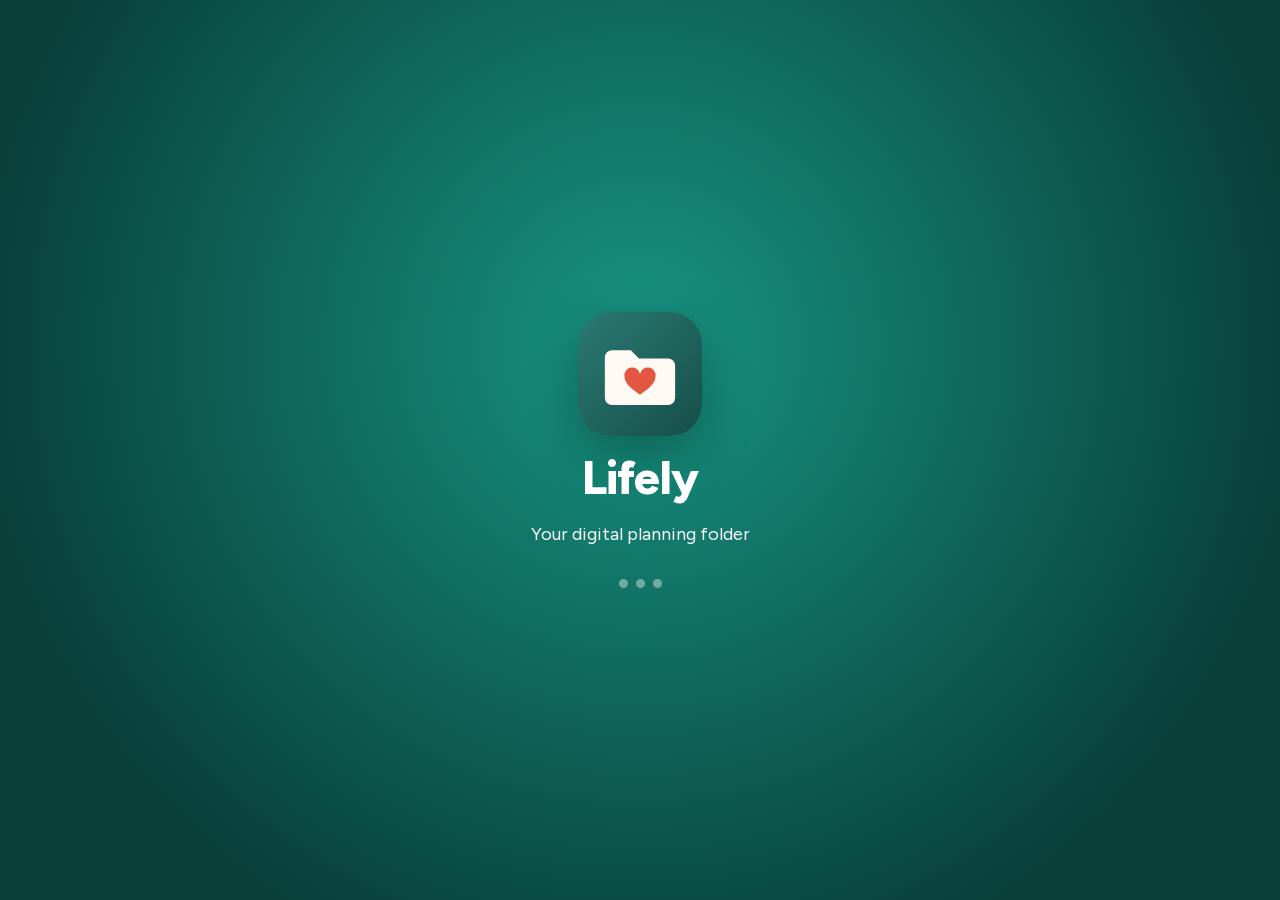
==== index.html @ 0f490be2 "Lifely Prototyp v33 (4 Sprachen)" ====
<!doctype html>
<html lang="de-CH">
<head>
  <meta charset="utf-8">
  <meta name="viewport" content="width=device-width, initial-scale=1, viewport-fit=cover">
  <meta name="theme-color" content="#0e7a6c">
  <meta name="description" content="Lifely – Ihre wichtigen Unterlagen sicher an einem Ort, für Sie und Ihre Angehörigen.">
  <title>Lifely</title>
  <link rel="manifest" href="manifest.json">
  <link rel="icon" href="icons/logo.svg" type="image/svg+xml">
  <link rel="apple-touch-icon" href="icons/logo.svg">
  <link rel="stylesheet" href="styles.css?v=33">
</head>
<body>
  <main id="app" aria-live="polite"></main>
  <div id="toast" role="status" hidden></div>
  <script src="config.js?v=33"></script>
  <script src="i18n.js?v=33"></script>
  <script src="app.js?v=33"></script>
</body>
</html>
---- styles.css ----
/* Lifely – neues Design. Schrift «Figtree» (SIL Open Font License), lokal eingebunden. */
@font-face {
  font-family: 'Figtree';
  src: url('fonts/figtree-latin.woff2') format('woff2');
  font-weight: 400 800;
  font-display: swap;
}

:root {
  --bg: #ffffff;
  --soft: #f2f5f4;
  --tint: #dcefeb;
  --tint-2: #eef7f5;
  --ink: #111a18;
  --muted: #59655f;
  --line: #e2e8e6;
  --primary: #0e7a6c;
  --primary-strong: #0a5c52;
  --primary-deep: #083f39;
  --accent: #e2573f;
  --accent-soft: #fdebe6;
  --warn: #f6e7b8;
  --warn-ink: #6b5210;
  --ok-soft: #dff3e7;
  --ok-ink: #17643a;
  --radius-xl: 32px;
  --radius-l: 24px;
  --radius-m: 18px;
  --tabbar-h: 84px;
  --fs: 18px;
  font-size: var(--fs);
}
:root[data-size="gross"] { --fs: 21px; }
:root[data-size="sehr-gross"] { --fs: 24px; }

* { box-sizing: border-box; }
html, body { margin: 0; min-height: 100%; }
body {
  font-family: 'Figtree', -apple-system, BlinkMacSystemFont, 'Segoe UI', Roboto, 'Helvetica Neue', Arial, sans-serif;
  background: var(--bg); color: var(--ink); line-height: 1.45; -webkit-font-smoothing: antialiased;
  overflow-wrap: break-word; hyphens: auto;
}
input, textarea, select, .wordmark, .code-boxes { hyphens: manual; }
button, input, select, textarea { font: inherit; color: inherit; }
button { cursor: pointer; }
:focus-visible { outline: 3px solid var(--accent); outline-offset: 3px; }
h1:focus { outline: none; }
[hidden] { display: none !important; }
svg { flex: none; }

#app { max-width: 560px; margin: 0 auto; min-height: 100vh; padding: 0 20px; }
body.has-tabs #app { padding-bottom: calc(var(--tabbar-h) + 32px + env(safe-area-inset-bottom)); }
.screen { animation: rise .28s ease both; padding-top: calc(14px + env(safe-area-inset-top)); padding-bottom: 28px; }
@keyframes rise { from { opacity: 0; transform: translateY(10px); } to { opacity: 1; transform: none; } }
@keyframes pop { from { transform: scale(.6); opacity: 0; } to { transform: scale(1); opacity: 1; } }
@keyframes blink { 50% { opacity: 1; } }
@keyframes fadeOut { to { opacity: 0; visibility: hidden; } }
@keyframes pulse { 0%, 100% { box-shadow: 0 0 0 0 rgba(14, 122, 108, .35); } 50% { box-shadow: 0 0 0 10px rgba(14, 122, 108, 0); } }

h1 { font-size: 1.75rem; line-height: 1.15; letter-spacing: -.02em; font-weight: 800; margin: 6px 0 8px; text-wrap: balance; }
h2 { font-size: 1.15rem; letter-spacing: -.01em; font-weight: 800; margin: 28px 0 12px; }
.lead { color: var(--muted); margin: 0 0 22px; }
.fine { font-size: .85rem; color: var(--muted); margin: 16px 0 0; }
.center { text-align: center; }

/* ---------- Splash ---------- */
.splash { position: fixed; inset: 0; z-index: 50; display: flex; flex-direction: column; align-items: center; justify-content: center; gap: 16px;
  background: radial-gradient(circle at 50% 38%, #179483, var(--primary-deep) 78%); color: #fff; }
.splash img { width: 124px; height: 124px; border-radius: 32px; box-shadow: 0 16px 50px rgba(0,0,0,.28); animation: pop .9s cubic-bezier(.2,.9,.3,1.3) both; }
.splash h1 { margin: 0; font-size: 2.6rem; animation: rise .6s .3s both; }
.splash p { margin: 0; opacity: .85; animation: rise .6s .5s both; }
.splash .dots { display: flex; gap: 8px; margin-top: 16px; animation: rise .5s .7s both; }
.splash .dots span { width: 9px; height: 9px; border-radius: 50%; background: #fff; opacity: .4; animation: blink 1.2s infinite; }
.splash .dots span:nth-child(2) { animation-delay: .2s; }
.splash .dots span:nth-child(3) { animation-delay: .4s; }
.splash.out { animation: fadeOut .45s forwards; }

/* ---------- Buttons ---------- */
.btn { display: flex; align-items: center; justify-content: center; gap: 10px; width: 100%; min-height: 60px; padding: 12px 22px;
  border-radius: 999px; border: 2px solid transparent; font-weight: 700; font-size: 1.05rem; text-align: center; text-decoration: none;
  transition: transform .08s, background .15s, border-color .15s; }
.btn:active { transform: scale(.98); }
.btn svg { width: 24px; height: 24px; }
.btn-primary { background: var(--primary); color: #fff; }
.btn-primary:hover { background: var(--primary-strong); }
.btn-soft { background: var(--tint); color: var(--primary-deep); }
.btn-soft:hover { background: #cde8e2; }
.btn-outline { background: var(--bg); border-color: var(--line); color: var(--ink); }
.btn-outline:hover { border-color: var(--primary); }
.btn-danger { background: var(--accent-soft); color: #9c2b17; }
.btn-link { background: none; border: 0; padding: 8px 4px; min-height: 48px; color: var(--primary); font-weight: 700; text-decoration: underline; text-underline-offset: 4px; }
.btn[disabled] { opacity: .45; cursor: not-allowed; }
.btn.small { width: auto; min-height: 48px; padding: 8px 18px; font-size: .95rem; }
.stack { display: grid; gap: 12px; }
.stack > * { min-width: 0; }
.bottom-actions { position: sticky; bottom: 0; padding: 16px 0 calc(12px + env(safe-area-inset-bottom)); background: linear-gradient(transparent, var(--bg) 24%); display: grid; gap: 10px; margin-top: 12px; }

/* ---------- Inputs ---------- */
label.field, fieldset.field { display: grid; gap: 8px; font-weight: 700; border: 0; padding: 0; margin: 0; }
fieldset.field legend { padding: 0; margin-bottom: 8px; }
.opt { font-weight: 400; color: var(--muted); font-size: .9rem; }
.input { width: 100%; min-height: 60px; padding: 14px 20px; border-radius: var(--radius-m); border: 2px solid var(--line); background: var(--bg); font-size: 1rem; }
textarea.input { min-height: 0; resize: vertical; line-height: 1.4; }
.input:focus { outline: none; border-color: var(--primary); box-shadow: 0 0 0 4px var(--tint); }

/* ---------- Topbar ---------- */
.topbar { display: flex; align-items: center; justify-content: space-between; gap: 12px; min-height: 60px; margin-bottom: 6px; }
.wordmark { display: flex; align-items: center; gap: 10px; font-weight: 800; font-size: 1.5rem; letter-spacing: -.03em; color: var(--primary-strong); }
.wordmark img { width: 38px; height: 38px; border-radius: 11px; }
.back { display: inline-flex; align-items: center; gap: 4px; min-height: 48px; padding: 0 16px 0 10px; border: 0; background: var(--soft); border-radius: 999px; font-weight: 700; }
.back svg { width: 22px; height: 22px; }
.avatar-btn { width: 52px; height: 52px; border-radius: 50%; border: 0; background: #fbeec2; color: #7a5a06; font-weight: 800; font-size: 1rem; display: grid; place-items: center; }

/* ---------- Illustration (Handy-Mockup im Stil der Einführung) ---------- */
.illu { position: relative; background: var(--tint); border-radius: var(--radius-xl); height: 330px; overflow: hidden; display: flex; justify-content: center; align-items: flex-end; }
.phone { width: 64%; max-width: 260px; height: 88%; border-radius: 36px 36px 0 0; background: linear-gradient(180deg, #13907f, var(--primary-deep)); padding: 22px 16px 0; display: grid; align-content: start; gap: 10px; position: relative; }
.phone::before { content: ""; justify-self: center; width: 42%; height: 18px; border-radius: 999px; background: #0a1412; margin-bottom: 8px; }
.ph-card { background: rgba(255,255,255,.95); border-radius: 14px; padding: 10px 12px; display: flex; align-items: center; gap: 10px; font-size: .78rem; font-weight: 700; color: var(--ink); animation: rise .5s both; }
.ph-card:nth-of-type(2) { animation-delay: .1s; } .ph-card:nth-of-type(3) { animation-delay: .2s; }
.ph-card small { display: block; font-weight: 500; color: var(--muted); font-size: .68rem; }
.ph-dot { width: 30px; height: 30px; border-radius: 9px; display: grid; place-items: center; }
.ph-dot svg { width: 18px; height: 18px; }
.ph-bubble { max-width: 86%; padding: 9px 12px; border-radius: 14px; font-size: .76rem; font-weight: 600; line-height: 1.35; animation: rise .5s both; }
.ph-bubble.me { justify-self: end; background: #fff; color: var(--ink); border-bottom-right-radius: 4px; }
.ph-bubble.bot { justify-self: start; background: rgba(255,255,255,.18); color: #fff; border-bottom-left-radius: 4px; animation-delay: .25s; }
.ph-shield { justify-self: center; width: 92px; height: 92px; border-radius: 50%; background: rgba(255,255,255,.16); display: grid; place-items: center; color: #fff; margin: 10px 0 4px; }
.ph-shield svg { width: 50px; height: 50px; }
.illu .float { position: absolute; border-radius: 6px; opacity: .8; }

/* ---------- Einführung ---------- */
.intro { min-height: 100vh; display: flex; flex-direction: column; padding-top: calc(12px + env(safe-area-inset-top)); position: relative; }
.intro-brand { display: grid; grid-template-columns: 1fr auto 1fr; align-items: center; margin: 6px 0 10px; }
.intro-brand > span:last-child { justify-self: end; }
.pager { display: flex; justify-content: center; gap: 8px; margin: 4px 0 18px; }
.pager span { width: 8px; height: 8px; border-radius: 999px; background: #b9dcd5; transition: width .25s; }
.pager span.on { width: 34px; background: var(--primary); }
.intro h1 { text-align: center; font-size: 2rem; margin: 26px 8px 10px; }
.intro .lead { text-align: center; margin: 0 8px; }
.intro .spacer { flex: 1; min-height: 16px; }
.intro .skip { font-size: .9rem; padding: 8px 0; }

/* ---------- Anmeldung ---------- */
.login-hero { text-align: center; padding: 30px 0 8px; }
.login-hero img { width: 92px; height: 92px; border-radius: 26px; box-shadow: 0 10px 30px rgba(8, 63, 57, .18); }
.login-hero h1 { font-size: 2rem; margin-top: 18px; }
.google-g { width: 24px; height: 24px; }
.divider { display: flex; align-items: center; gap: 14px; color: var(--muted); margin: 4px 0; font-size: .95rem; }
.divider::before, .divider::after { content: ""; flex: 1; height: 2px; background: var(--line); }
.code-boxes { display: grid; grid-template-columns: repeat(6, 1fr); gap: 8px; margin: 8px 0 4px; }
.code-boxes input { width: 100%; min-width: 0; aspect-ratio: 4/5; max-height: 78px; text-align: center; font-size: 1.6rem; font-weight: 800; border-radius: var(--radius-m); border: 2px solid var(--line); background: var(--bg); }
.code-boxes input:focus { outline: none; border-color: var(--primary); box-shadow: 0 0 0 4px var(--tint); }
.demo-note { background: var(--tint-2); border-radius: var(--radius-m); padding: 12px 16px; font-size: .9rem; margin-bottom: 18px; color: var(--primary-deep); }
.demo-note b { font-size: 1.15rem; letter-spacing: .15em; }

/* ---------- Datenschutz (Akkordeon) ---------- */
.acc { border-bottom: 1px solid var(--line); }
.acc summary { list-style: none; display: flex; align-items: center; gap: 14px; padding: 18px 0; cursor: pointer; font-weight: 800; font-size: 1.05rem; }
.acc summary::-webkit-details-marker { display: none; }
.acc summary .ic { width: 44px; height: 44px; border-radius: 14px; background: var(--tint); color: var(--primary-strong); display: grid; place-items: center; }
.acc summary .ic svg { width: 24px; height: 24px; }
.acc summary > span:nth-child(2) { flex: 1; }
.acc summary .chev { width: 30px; height: 30px; border: 2px solid var(--line); border-radius: 50%; display: grid; place-items: center; color: var(--muted); transition: transform .2s; }
.acc summary .chev svg { width: 16px; height: 16px; }
.acc[open] summary .chev { transform: rotate(180deg); }
.acc p { margin: 0 0 18px 58px; color: var(--muted); }
.privacy-badges { display: flex; flex-wrap: wrap; gap: 8px; margin: 0 0 8px; }
.badge { display: inline-flex; align-items: center; gap: 6px; padding: 6px 12px; border-radius: 999px; background: var(--ok-soft); color: var(--ok-ink); font-weight: 700; font-size: .85rem; }
.badge svg { width: 16px; height: 16px; }

/* ---------- Auswahl (Onboarding & Formulare) ---------- */
.steps { display: flex; gap: 6px; margin: 4px 0 12px; }
.steps span { flex: 1; height: 6px; border-radius: 3px; background: var(--line); }
.steps span.on { background: var(--primary); }
.step-label { color: var(--muted); font-weight: 700; font-size: .9rem; margin: 0; }
.choice { display: flex; align-items: center; gap: 14px; width: 100%; min-height: 64px; padding: 14px 18px; border-radius: var(--radius-m); border: 2px solid var(--line); background: var(--bg); text-align: left; font-weight: 700; }
.choice::before { content: ""; width: 24px; height: 24px; border-radius: 50%; border: 2px solid #c7d1ce; flex: none; box-sizing: border-box; }
.choice[aria-checked="true"], .choice[aria-pressed="true"] { border-color: var(--primary); background: var(--tint-2); }
.choice[aria-checked="true"]::before { border: 7px solid var(--primary); }
.choice.multi::before { border-radius: 7px; }
.choice.multi[aria-pressed="true"]::before { background: var(--primary) url("data:image/svg+xml,%3Csvg xmlns='http://www.w3.org/2000/svg' viewBox='0 0 24 24' fill='none' stroke='white' stroke-width='3.5' stroke-linecap='round' stroke-linejoin='round'%3E%3Cpath d='M5 12.5l4.5 4.5L19 7.5'/%3E%3C/svg%3E") center/16px no-repeat; border-color: var(--primary); }
.segmented { display: grid; grid-template-columns: repeat(3, 1fr); gap: 6px; padding: 6px; background: var(--soft); border-radius: 999px; }
.segmented.two { grid-template-columns: repeat(2, 1fr); }
.segmented button { min-height: 50px; border-radius: 999px; border: 0; background: transparent; font-weight: 700; color: var(--muted); }
.segmented button[aria-pressed="true"] { background: var(--bg); color: var(--ink); box-shadow: 0 2px 8px rgba(17, 26, 24, .1); }
.done-mark { width: 150px; height: 150px; margin: 10px auto 0; border-radius: 50%; display: grid; place-items: center; background: radial-gradient(circle, #cdebe5 0 45%, #e4f4f1 46% 65%, #f1f9f7 66%); }
.done-mark span { width: 84px; height: 84px; border-radius: 50%; display: grid; place-items: center; background: var(--primary); color: #fff; animation: pop .6s cubic-bezier(.2,.9,.3,1.3) both; }
.done-mark svg { width: 44px; height: 44px; }

/* ---------- Karten & Listen ---------- */
.card { background: var(--bg); border: 2px solid var(--line); border-radius: var(--radius-l); padding: 18px; }
.soft-card { background: var(--soft); border-radius: var(--radius-l); padding: 18px; }
.row { display: flex; align-items: center; gap: 14px; width: 100%; min-height: 72px; padding: 14px 16px; border-radius: var(--radius-l); border: 2px solid var(--line); background: var(--bg); text-align: left; }
button.row:hover, a.row:hover { border-color: var(--primary); }
.row .meta { flex: 1; min-width: 0; display: grid; gap: 2px; }
.row .meta strong { overflow: hidden; text-overflow: ellipsis; }
.row .meta small { color: var(--muted); font-size: .88rem; overflow: hidden; text-overflow: ellipsis; }
.row .chev { color: #a9b5b1; width: 22px; height: 22px; }
.ico { width: 48px; height: 48px; border-radius: 15px; display: grid; place-items: center; background: var(--tint); color: var(--primary-strong); flex: none; }
.ico svg { width: 26px; height: 26px; }
.ico.coral { background: var(--accent-soft); color: var(--accent); }
.list { display: grid; gap: 10px; }
.list > * { min-width: 0; }
.pill { flex: none; font-size: .8rem; font-weight: 800; padding: 5px 12px; border-radius: 999px; background: var(--warn); color: var(--warn-ink); }
.pill.ok { background: var(--ok-soft); color: var(--ok-ink); }
.tag { display: inline-flex; align-items: center; font-size: .8rem; font-weight: 700; padding: 3px 10px; border-radius: 999px; width: fit-content; }
.empty { text-align: center; padding: 30px 12px; color: var(--muted); }
.empty .bubble-ic { width: 110px; height: 110px; margin: 0 auto 14px; border-radius: 50%; background: var(--soft); display: grid; place-items: center; color: #a4b1ad; }
.empty .bubble-ic svg { width: 48px; height: 48px; }
.empty strong { display: block; color: var(--ink); font-size: 1.15rem; margin-bottom: 4px; }
.info { display: flex; gap: 12px; padding: 14px 16px; border-radius: var(--radius-m); background: var(--tint-2); color: var(--primary-deep); font-size: .92rem; margin-top: 18px; }
.info svg { width: 24px; height: 24px; }
.info.warn { background: #fdf6e0; color: var(--warn-ink); }
.sum { display: grid; padding: 4px 18px; }
.sum-row { display: flex; justify-content: space-between; gap: 16px; padding: 14px 0; border-bottom: 1px solid var(--line); }
.sum-row:last-child { border-bottom: 0; }
.sum-row span { color: var(--muted); }
.sum-row strong { text-align: right; }
.sum-row strong small { display: block; font-weight: 400; color: var(--muted); font-size: .85rem; }
.sum-row em { color: var(--muted); font-weight: 400; }

/* ---------- Startseite ---------- */
.greet { margin: 4px 0 18px; }
.greet h1 { margin: 0; font-size: 1.9rem; }
.greet p { margin: 4px 0 0; color: var(--muted); }
.ai-hero { position: relative; overflow: hidden; border-radius: var(--radius-xl); padding: 22px 20px 20px; color: #fff;
  background: radial-gradient(circle at 90% 0%, #1bab97 0, transparent 55%), linear-gradient(160deg, #0f8373, var(--primary-deep)); }
.ai-hero .ai-top { display: flex; align-items: center; gap: 12px; }
.ai-orb { width: 48px; height: 48px; border-radius: 16px; display: grid; place-items: center; background: rgba(255,255,255,.18); flex: none; }
.ai-orb svg { width: 28px; height: 28px; }
.ai-hero h2 { margin: 0; font-size: 1.3rem; color: #fff; }
.ai-hero p { margin: 2px 0 0; opacity: .85; font-size: .92rem; }
.ai-ask { display: flex; align-items: center; gap: 10px; margin-top: 18px; background: #fff; border-radius: 999px; padding: 6px 6px 6px 20px; }
.ai-ask svg.s { width: 22px; height: 22px; color: var(--muted); }
.ai-ask input { flex: 1; min-width: 0; border: 0; outline: none; background: transparent; min-height: 50px; font-size: 1rem; color: var(--ink); }
.ai-ask button { width: 50px; height: 50px; border-radius: 50%; border: 0; background: var(--primary); color: #fff; display: grid; place-items: center; flex: none; }
.ai-ask button svg { width: 22px; height: 22px; }
.ai-chips { display: flex; gap: 8px; margin-top: 12px; flex-wrap: wrap; }
.ai-chips button { border: 0; border-radius: 999px; padding: 9px 14px; background: rgba(255,255,255,.16); color: #fff; font-weight: 600; font-size: .88rem; text-align: left; }
.ai-chips button:hover { background: rgba(255,255,255,.26); }

.photo-cta { display: flex; align-items: center; gap: 16px; width: 100%; margin-top: 14px; padding: 18px; border-radius: var(--radius-l); border: 0; background: var(--tint); color: var(--primary-deep); text-align: left; }
.photo-cta .cam { width: 60px; height: 60px; border-radius: 50%; background: var(--primary); color: #fff; display: grid; place-items: center; flex: none; }
.photo-cta .cam svg { width: 30px; height: 30px; }
.photo-cta strong { display: block; font-size: 1.15rem; }
.photo-cta small { color: var(--primary-strong); font-size: .9rem; }

.progress-card { margin-top: 14px; background: var(--soft); border-radius: var(--radius-l); padding: 18px; display: grid; gap: 10px; }
.progress-top { display: flex; align-items: center; justify-content: space-between; gap: 12px; }
.progress-top span { color: var(--muted); font-weight: 600; }
.progress-top strong { font-size: 1.6rem; font-weight: 800; color: var(--primary-strong); font-variant-numeric: tabular-nums; }
.bar { height: 12px; border-radius: 6px; background: #d9e3e0; overflow: hidden; }
.bar span { display: block; height: 100%; min-width: 12px; border-radius: 6px; background: var(--primary); transition: width .6s ease; }
.next-link { display: flex; align-items: center; justify-content: space-between; gap: 10px; border: 0; background: var(--bg); border-radius: 999px; min-height: 54px; padding: 8px 10px 8px 18px; font-weight: 700; text-align: left; }
.next-link span.arrow { width: 38px; height: 38px; border-radius: 50%; background: var(--primary); color: #fff; display: grid; place-items: center; flex: none; }
.next-link span.arrow svg { width: 20px; height: 20px; }

.discover { display: grid; grid-template-columns: repeat(3, minmax(0, 1fr)); gap: 10px; }
.disc { min-width: 0; display: grid; justify-items: center; gap: 10px; padding: 16px 8px; border-radius: var(--radius-l); border: 0; background: var(--soft); text-align: center; font-weight: 700; font-size: .9rem; line-height: 1.2; }
.disc:hover { background: #e7eeec; }
.disc .ico { width: 58px; height: 58px; border-radius: 50%; }
.disc small { display: block; color: var(--muted); font-weight: 500; font-size: .78rem; margin-top: 2px; }
.alert-banner { display: flex; align-items: center; gap: 14px; width: 100%; margin-bottom: 14px; padding: 14px 16px; border-radius: var(--radius-l); border: 0; background: var(--accent-soft); color: #7d2412; text-align: left; }
.alert-banner svg { width: 26px; height: 26px; }
.alert-banner small { display: block; font-size: .85rem; }

/* ---------- Tabbar ---------- */
.tabbar { position: fixed; left: 50%; transform: translateX(-50%); bottom: calc(12px + env(safe-area-inset-bottom)); z-index: 30;
  width: min(calc(100% - 24px), 540px); height: var(--tabbar-h); display: grid; grid-template-columns: repeat(5, minmax(0, 1fr)); align-items: center;
  background: rgba(255,255,255,.96); backdrop-filter: blur(12px); border-radius: 999px; box-shadow: 0 8px 30px rgba(17, 26, 24, .14); padding: 0 4px; }
.tab { display: grid; justify-items: center; gap: 3px; border: 0; background: none; padding: 8px 0; border-radius: 999px; color: var(--ink); font-size: 11.5px; letter-spacing: -.01em; min-width: 0; font-weight: 700; min-height: 64px; align-content: center; }
.tab svg { width: 26px; height: 26px; }
.tab[aria-current="page"] { color: var(--primary); background: var(--tint-2); }
.tab.ai { align-self: start; margin-top: -18px; }
.tab.ai .orb { width: 62px; height: 62px; border-radius: 50%; display: grid; place-items: center; color: #fff; background: linear-gradient(160deg, #15a08d, var(--primary-deep)); box-shadow: 0 6px 18px rgba(8, 63, 57, .35); animation: pulse 2.6s ease-in-out 3; }
.tab.ai .orb svg { width: 30px; height: 30px; }
.tab.ai[aria-current="page"] { background: none; color: var(--primary); }

/* ---------- Assistent ---------- */
.assistant-head { display: flex; align-items: center; gap: 14px; margin: 4px 0 16px; }
.assistant-head .ai-orb { width: 56px; height: 56px; border-radius: 18px; background: linear-gradient(160deg, #15a08d, var(--primary-deep)); color: #fff; }
.assistant-head h1 { margin: 0; font-size: 1.5rem; }
.assistant-head p { margin: 2px 0 0; color: var(--muted); font-size: .9rem; }
.chat { display: grid; gap: 10px; align-content: start; margin-top: 16px; }
.bubble { max-width: 88%; padding: 12px 16px; border-radius: 20px; font-size: .98rem; }
.bubble.bot { background: var(--soft); border-bottom-left-radius: 6px; justify-self: start; }
.bubble.me { background: var(--primary); color: #fff; border-bottom-right-radius: 6px; justify-self: end; }
.bubble p { margin: 0 0 8px; } .bubble p:last-child { margin: 0; }
.bubble ol, .bubble ul { margin: 4px 0 8px; padding-left: 1.3em; display: grid; gap: 4px; }
.bubble.typing { display: flex; gap: 6px; }
.bubble.typing span { width: 8px; height: 8px; border-radius: 50%; background: var(--muted); opacity: .35; animation: blink 1s infinite; }
.bubble.typing span:nth-child(2) { animation-delay: .15s; } .bubble.typing span:nth-child(3) { animation-delay: .3s; }
.ai-note { display: block; margin-top: 8px; color: var(--muted); font-size: .8rem; }
.suggest { display: flex; flex-wrap: wrap; gap: 8px; margin-top: 14px; }
.suggest button { border: 2px solid var(--line); background: var(--bg); border-radius: 999px; padding: 9px 14px; font-weight: 600; font-size: .9rem; text-align: left; }
.suggest button:hover { border-color: var(--primary); }
.composer { z-index: 5; isolation: isolate; position: sticky; bottom: calc(var(--tabbar-h) + 26px + env(safe-area-inset-bottom)); margin-top: 18px; display: flex; gap: 8px; padding: 6px 6px 6px 18px; background: var(--bg); border: 2px solid var(--line); border-radius: 999px; box-shadow: 0 6px 20px rgba(17, 26, 24, .08); }
.composer::before { content: ""; position: absolute; z-index: -1; left: -22px; right: -22px; top: -14px; bottom: calc(-1 * (var(--tabbar-h) + 40px)); background: linear-gradient(rgba(255,255,255,0), var(--bg) 22px); pointer-events: none; }
.composer::after { content: ""; position: absolute; inset: 0; z-index: -1; border-radius: 999px; background: var(--bg); }
.composer input { flex: 1; min-width: 0; border: 0; outline: none; background: transparent; min-height: 50px; font-size: 1rem; }
.composer button { width: 50px; height: 50px; border-radius: 50%; border: 0; background: var(--primary); color: #fff; display: grid; place-items: center; }
.composer button svg { width: 22px; height: 22px; }
.guide-list { list-style: none; margin: 0; padding: 0; display: grid; gap: 10px; counter-reset: step; }
ol.guide-list li { counter-increment: step; }
.guide-item { display: flex; align-items: flex-start; gap: 14px; width: 100%; padding: 14px 16px; border-radius: var(--radius-m); border: 2px solid var(--line); background: var(--bg); text-align: left; font-weight: 700; }
.guide-item > span:last-child { min-width: 0; }
.guide-item small { display: block; margin-top: 3px; color: var(--primary); font-size: .8rem; font-weight: 800; }
.guide-item.is-done > span:last-child { color: var(--muted); }
.check-mark { width: 30px; height: 30px; border-radius: 50%; border: 2px solid #c7d1ce; display: grid; place-items: center; flex: none; color: #fff; }
.check-mark svg { width: 18px; height: 18px; }
.is-done .check-mark { background: var(--primary); border-color: var(--primary); }
ol.guide-list .guide-item:not(.is-done) .check-mark::before { content: counter(step); color: var(--muted); font-size: .85rem; }

/* ---------- Dokumente ---------- */
.chips { display: flex; gap: 8px; overflow-x: auto; margin: 0 -20px 14px; padding: 2px 20px 6px; scrollbar-width: none; }
.chip { flex: none; min-height: 46px; padding: 0 18px; border-radius: 999px; border: 0; background: var(--soft); font-weight: 700; white-space: nowrap; }
.chip[aria-pressed="true"] { background: var(--ink); color: #fff; }
.thumb { width: 64px; height: 64px; border-radius: 14px; object-fit: cover; flex: none; background: var(--tint); display: grid; place-items: center; color: var(--primary-strong); font-weight: 800; font-size: .8rem; }
.note-line { display: flex !important; gap: 6px; align-items: center; white-space: nowrap; }
.note-line svg { width: 15px; height: 15px; }
.preview { width: 100%; max-height: 42vh; object-fit: contain; border-radius: var(--radius-l); background: var(--soft); display: block; }
.pdf-box { display: grid; place-items: center; gap: 8px; padding: 36px; border-radius: var(--radius-l); background: var(--tint); color: var(--primary-deep); font-weight: 800; }
.pdf-box svg { width: 52px; height: 52px; }
.cat-grid { display: grid; grid-template-columns: repeat(2, minmax(0, 1fr)); gap: 10px; }
.cat { display: grid; gap: 10px; align-content: start; min-height: 108px; padding: 14px; border-radius: var(--radius-m); border: 2px solid var(--line); background: var(--bg); text-align: left; font-weight: 700; font-size: .95rem; line-height: 1.2; overflow-wrap: break-word; min-width: 0; }
.cat small { display: block; font-weight: 500; color: var(--muted); font-size: .8rem; margin-top: 3px; }
.cat .dot { width: 40px; height: 40px; border-radius: 12px; display: grid; place-items: center; }
.cat .dot svg { width: 22px; height: 22px; }
.cat[aria-pressed="true"] { border-color: var(--primary); background: var(--tint-2); }
.fab-row { display: grid; grid-template-columns: 1fr 1fr; gap: 10px; }

/* ---------- Vorsorge ---------- */
.vorsorge-hero { background: var(--tint); border-radius: var(--radius-xl); padding: 22px; display: grid; gap: 12px; }
.vorsorge-hero .big { font-size: 3rem; font-weight: 800; letter-spacing: -.03em; color: var(--primary-deep); line-height: 1; font-variant-numeric: tabular-nums; }
.vorsorge-hero .bar { background: rgba(255,255,255,.7); }
.vorsorge-hero p { margin: 0; color: var(--primary-deep); }
.group-label { font-size: .8rem; font-weight: 800; letter-spacing: .08em; text-transform: uppercase; color: var(--muted); margin: 26px 0 10px; }

/* ---------- Erinnerungen ---------- */
.reminder.is-due { border-color: #f5c9bd; background: #fff8f6; }
.reminder.is-due .ico { background: var(--accent-soft); color: var(--accent); }
.demo-link { display: block; margin: 12px auto 0; font-size: .85rem; color: var(--muted); }

/* ---------- Notfall ---------- */
.emergency-banner { background: linear-gradient(160deg, #0f8373, var(--primary-deep)); color: #fff; border-radius: var(--radius-xl); padding: 22px; }
.emergency-banner h1 { margin: 0 0 6px; }
.emergency-banner p { margin: 0; opacity: .9; font-size: .92rem; }

/* ---------- Profil ---------- */
.profile-head { display: flex; align-items: center; gap: 16px; margin: 6px 0 8px; }
.profile-head .avatar-btn { width: 72px; height: 72px; font-size: 1.5rem; cursor: default; }
.profile-head h1 { margin: 0; font-size: 1.5rem; }
.profile-head small { color: var(--muted); }
.help-steps { display: grid; gap: 12px; padding-left: 1.4em; margin: 0; }
.help-steps strong { display: block; }
.help-steps span { color: var(--muted); }

/* ---------- Sheets, Viewer, Toast ---------- */
.sheet-backdrop { position: fixed; inset: 0; z-index: 40; background: rgba(12, 22, 20, .45); display: flex; align-items: flex-end; justify-content: center; animation: rise .2s both; }
.sheet { background: var(--bg); width: 100%; max-width: 560px; border-radius: 28px 28px 0 0; padding: 26px 22px calc(24px + env(safe-area-inset-bottom)); }
.sheet h2 { margin-top: 0; }
.account { display: flex; align-items: center; gap: 14px; width: 100%; padding: 14px; border-radius: var(--radius-m); border: 2px solid var(--line); background: var(--bg); text-align: left; margin-bottom: 12px; }
.account:hover { border-color: var(--primary); }
.avatar { width: 48px; height: 48px; border-radius: 50%; display: grid; place-items: center; background: var(--tint); color: var(--primary-deep); font-weight: 800; flex: none; }
.avatar svg { width: 24px; height: 24px; }
.viewer { position: fixed; inset: 0; z-index: 45; background: #0d1715; display: flex; flex-direction: column; gap: 12px; padding: calc(12px + env(safe-area-inset-top)) 16px calc(16px + env(safe-area-inset-bottom)); }
.viewer-bar { display: flex; align-items: center; justify-content: space-between; gap: 12px; color: #fff; }
.viewer-bar strong { overflow: hidden; text-overflow: ellipsis; white-space: nowrap; }
.viewer-bar .btn { width: auto; min-height: 50px; }
.viewer img { flex: 1; min-height: 0; width: 100%; object-fit: contain; }
.viewer .pdf-box { margin: auto; }
.viewer-note { display: flex; gap: 10px; color: #e2efec; margin: 0; }
.viewer-note svg { width: 20px; height: 20px; margin-top: 3px; }
#toast { position: fixed; left: 20px; right: 20px; margin: 0 auto; width: fit-content; max-width: 520px; text-align: center; z-index: 60;
  bottom: calc(var(--tabbar-h) + 30px + env(safe-area-inset-bottom)); background: var(--ink); color: #fff; padding: 14px 22px; border-radius: 999px; font-weight: 700; box-shadow: 0 10px 30px rgba(0,0,0,.25); animation: rise .25s both; }


/* ---------- Sprachauswahl ---------- */
.choice.lang { min-height: 70px; font-size: 1.1rem; }
.lang-code { font-size: .8rem; font-weight: 800; letter-spacing: .06em; padding: 4px 9px; border-radius: 8px; background: var(--tint); color: var(--primary-strong); }
.tab span { max-width: 100%; overflow: hidden; text-overflow: ellipsis; white-space: nowrap; hyphens: manual; }


/* Grosse Schrift: Entdecken-Kacheln untereinander */
:root[data-size="gross"] .discover, :root[data-size="sehr-gross"] .discover { grid-template-columns: 1fr; }
:root[data-size="gross"] .disc, :root[data-size="sehr-gross"] .disc { display: flex; justify-items: start; text-align: left; align-items: center; padding: 12px 14px; }
:root[data-size="sehr-gross"] .tabbar { --tabbar-h: 84px; }

/* ---------- Kleine & grosse Bildschirme ---------- */
@media (max-width: 360px) {
  #app { padding: 0 14px; }
  .discover { grid-template-columns: 1fr; }
  .tab { font-size: .66rem; }
}
@media (min-width: 900px) {
  #app { max-width: 760px; }
  body { background: linear-gradient(180deg, var(--tint-2), var(--bg) 40%); }
  .illu { height: 380px; }
  .cat-grid { grid-template-columns: repeat(4, minmax(0, 1fr)); }
  .home-grid { display: grid; grid-template-columns: 1.2fr 1fr; gap: 14px; align-items: start; }
  .home-grid .photo-cta, .home-grid .progress-card { margin-top: 0; }
  .home-grid > div { display: grid; gap: 14px; }
  .intro, .auth { max-width: 520px; margin: 0 auto; }
  .sheet-backdrop { align-items: center; }
  .sheet { border-radius: 28px; max-width: 480px; }
}
@media (prefers-reduced-motion: reduce) { * { animation-duration: .01ms !important; animation-iteration-count: 1 !important; transition: none !important; } }
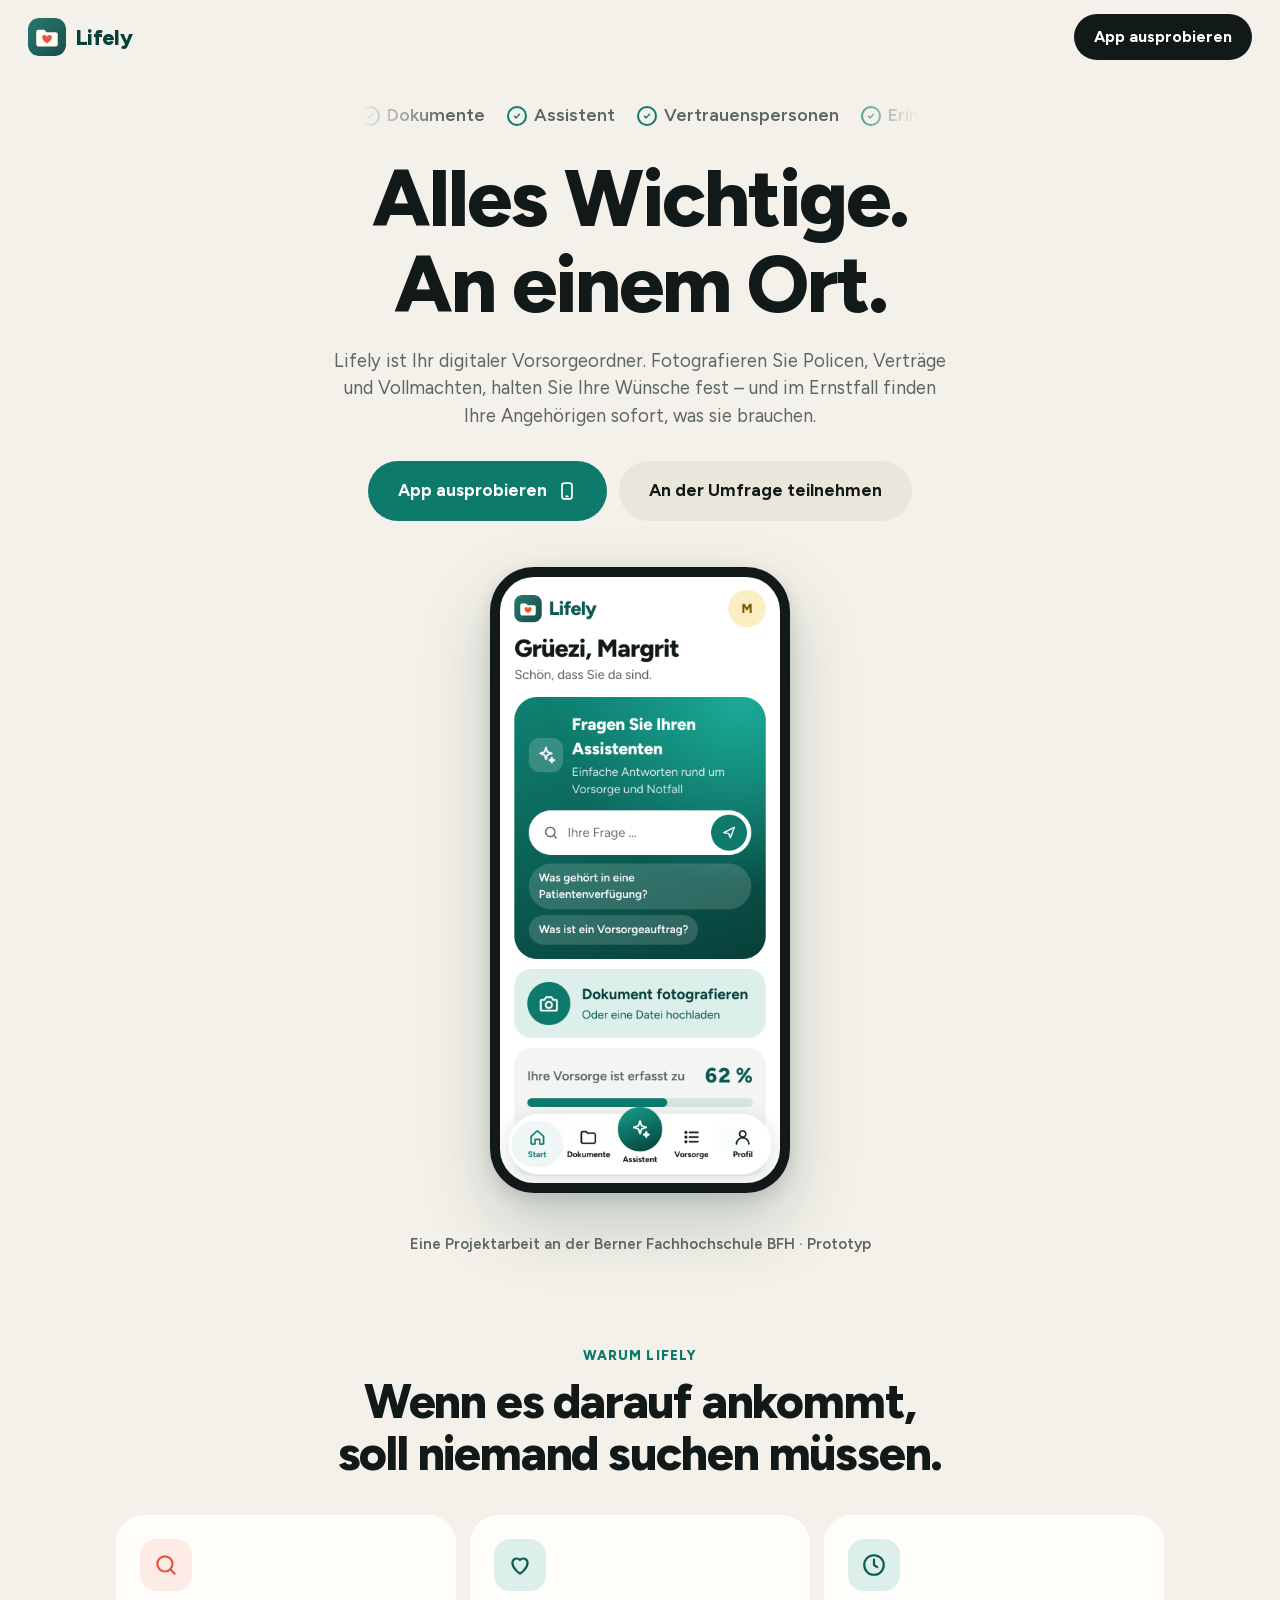
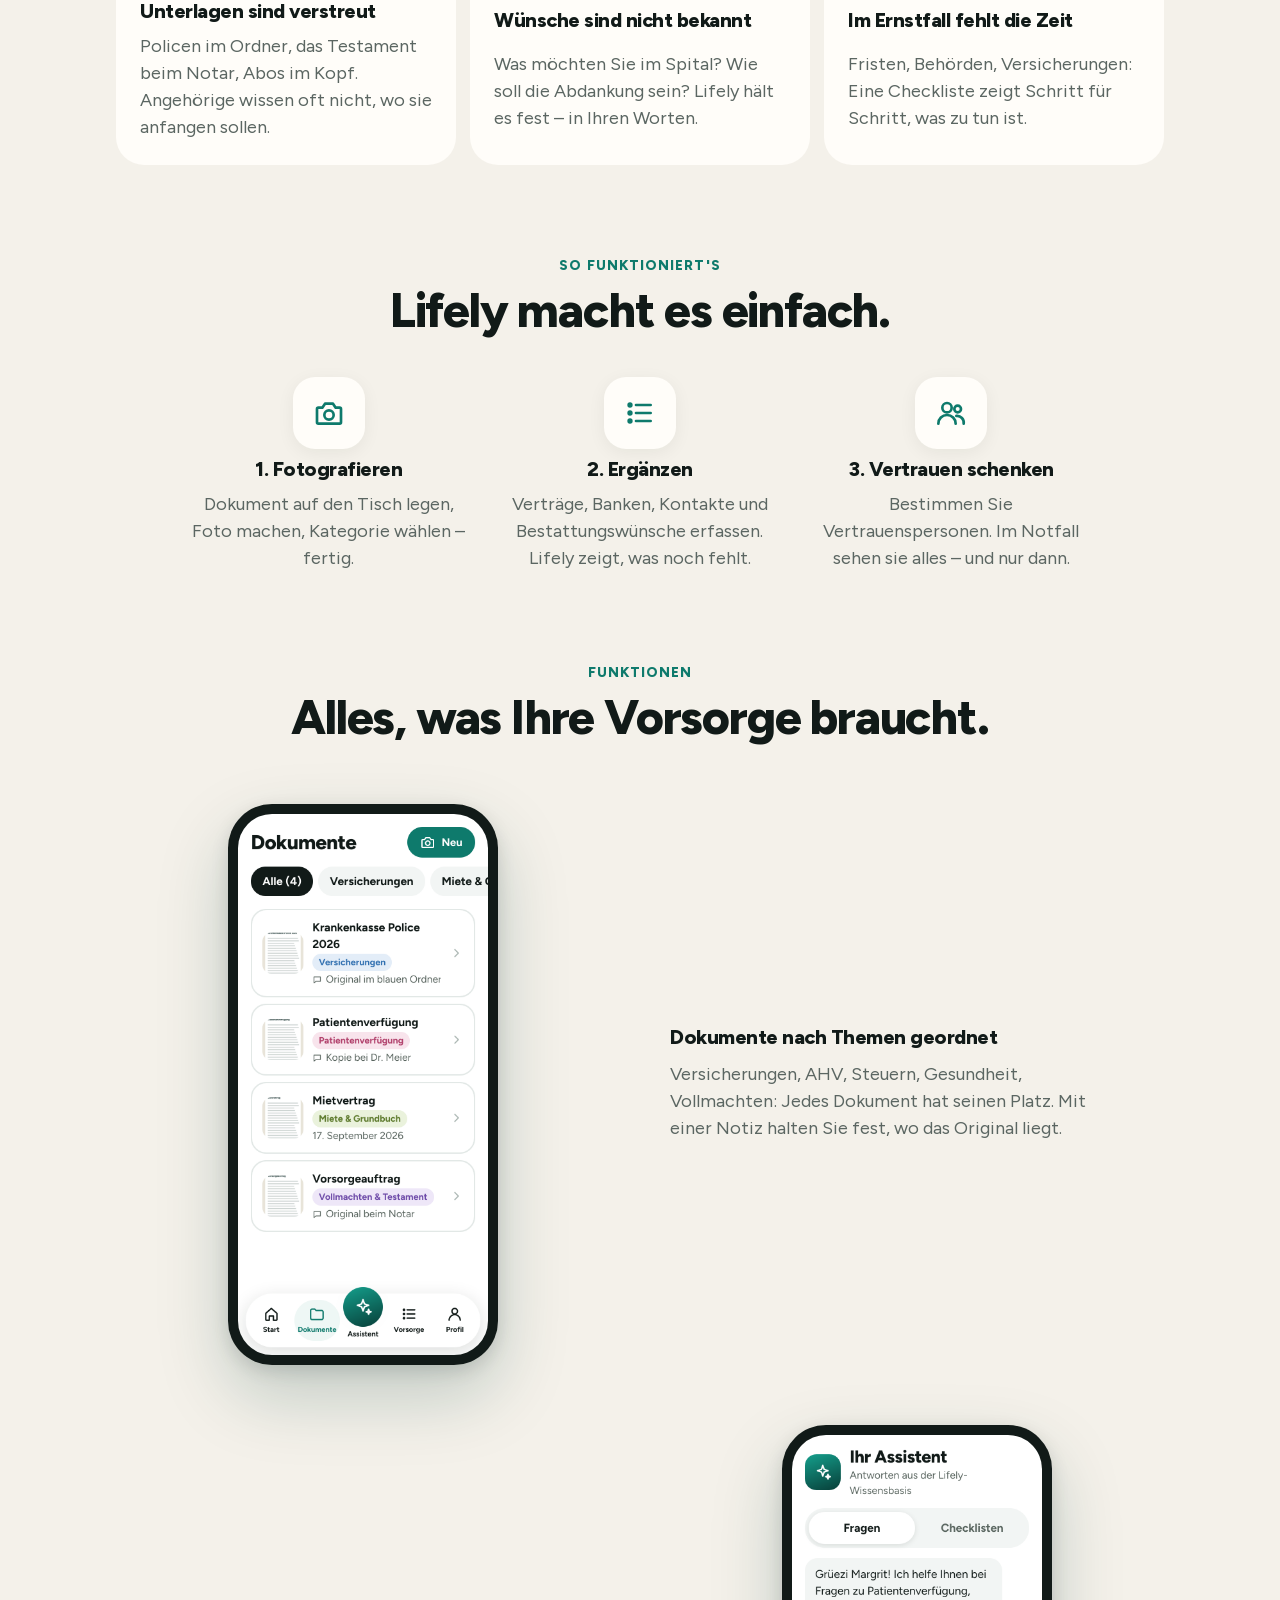
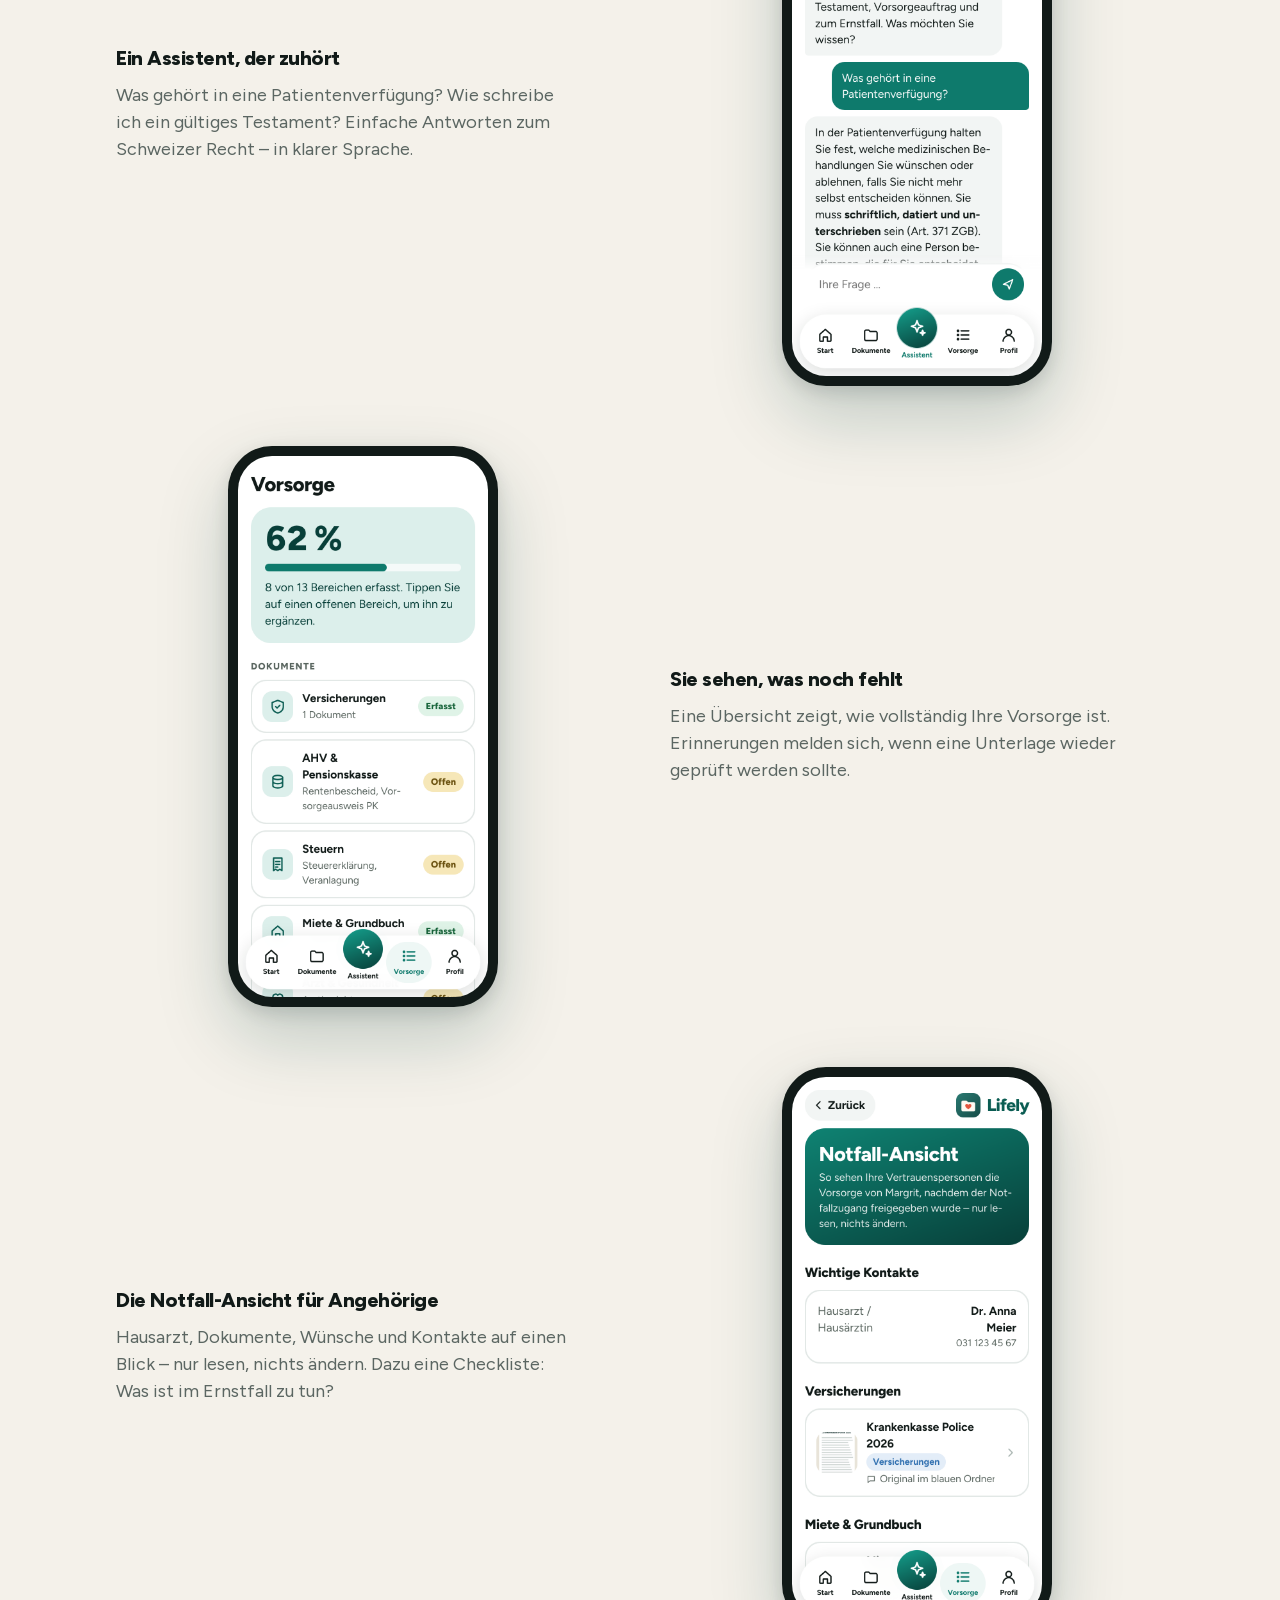
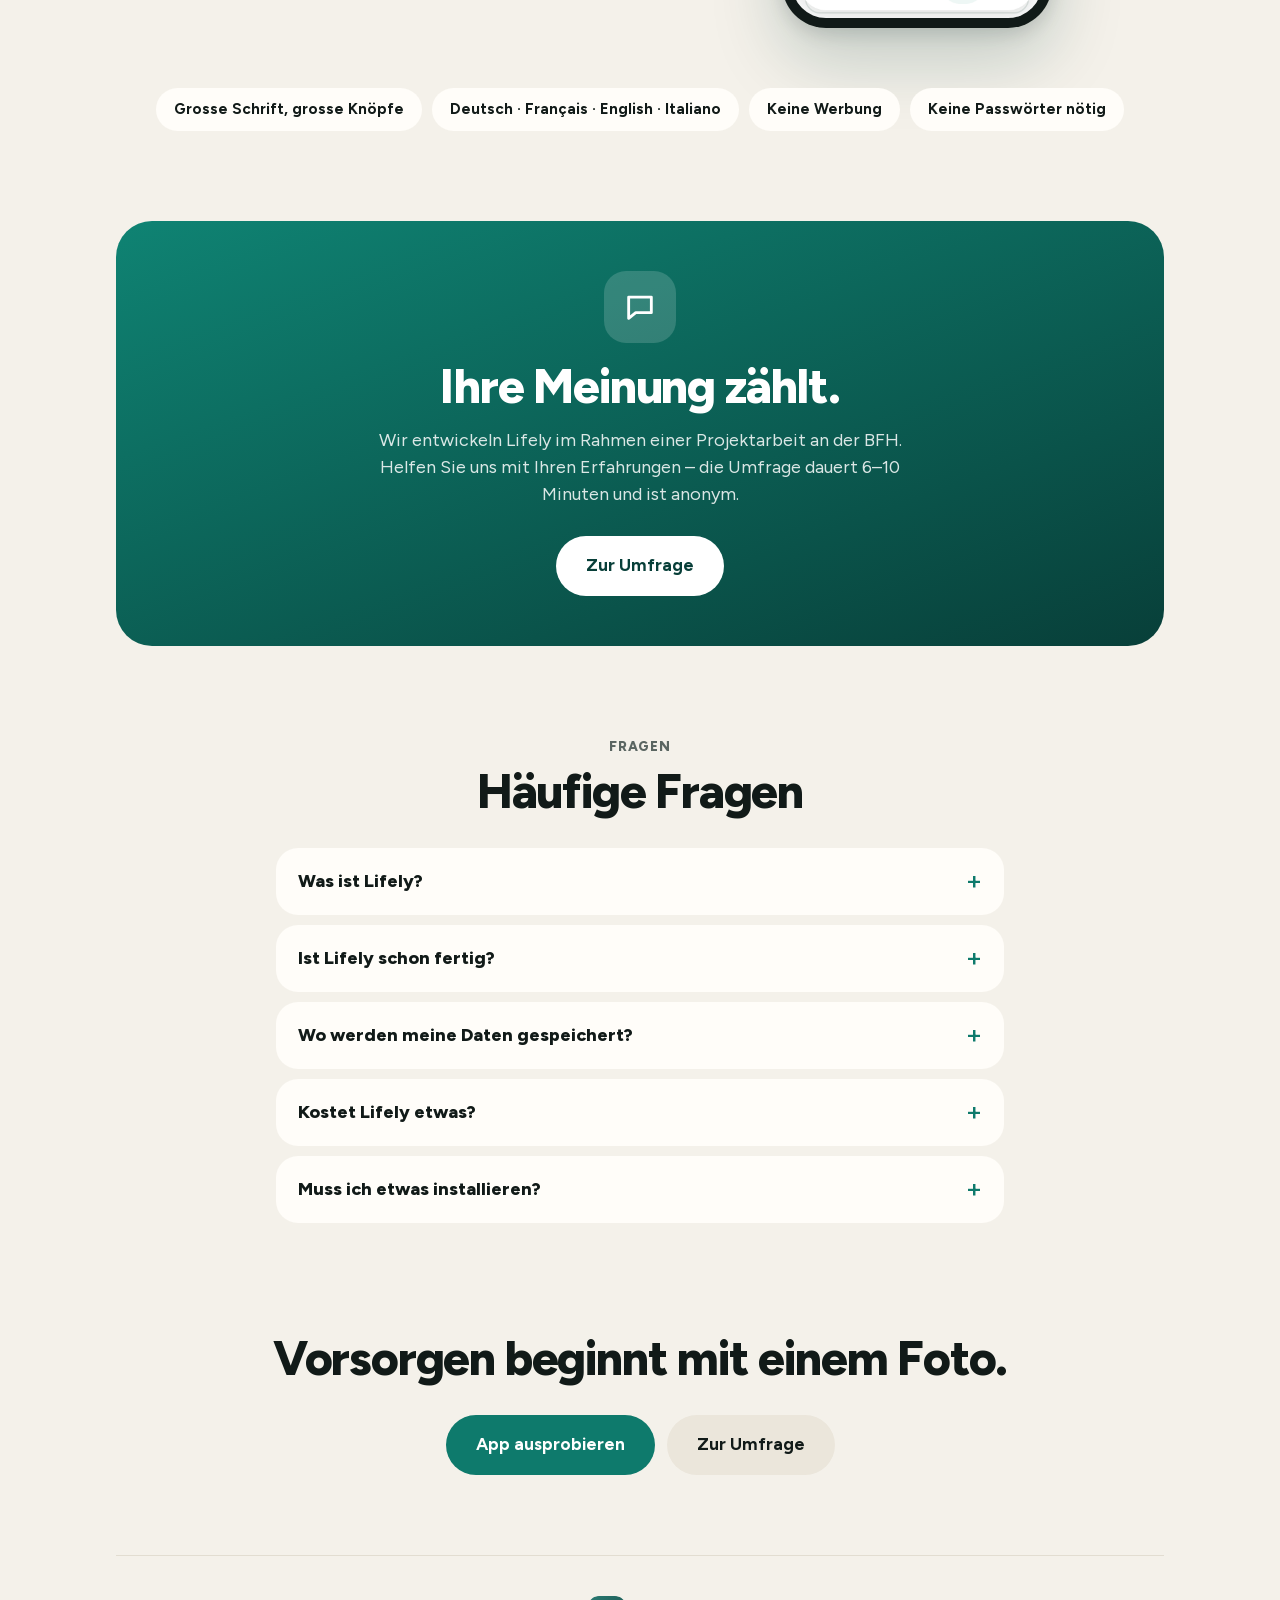
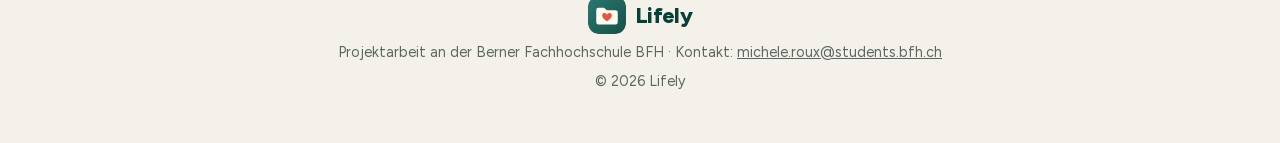
==== commit d246a079: "Landingpage, App unter /app/, Umfrage unter /umfrage/" ====
--- a/index.html
+++ b/index.html
@@ -3,19 +3,112 @@
 <head>
   <meta charset="utf-8">
   <meta name="viewport" content="width=device-width, initial-scale=1, viewport-fit=cover">
-  <meta name="theme-color" content="#0e7a6c">
-  <meta name="description" content="Lifely – Ihre wichtigen Unterlagen sicher an einem Ort, für Sie und Ihre Angehörigen.">
-  <title>Lifely</title>
-  <link rel="manifest" href="manifest.json">
+  <meta name="theme-color" content="#f4f1ea">
+  <title>Lifely – Ihr digitaler Vorsorgeordner</title>
+  <meta name="description" content="Lifely ordnet Ihre wichtigen Unterlagen an einem Ort. Im Ernstfall finden Ihre Angehörigen sofort, was sie brauchen. Ein Projekt der Berner Fachhochschule BFH.">
+  <meta property="og:title" content="Lifely – Ihr digitaler Vorsorgeordner">
+  <meta property="og:description" content="Alle wichtigen Unterlagen an einem Ort – für Sie und Ihre Angehörigen.">
+  <meta property="og:image" content="img/screen-start.png">
   <link rel="icon" href="icons/logo.svg" type="image/svg+xml">
-  <link rel="apple-touch-icon" href="icons/logo.svg">
-  <link rel="stylesheet" href="styles.css?v=33">
+  <link rel="stylesheet" href="site.css?v=1">
 </head>
 <body>
-  <main id="app" aria-live="polite"></main>
-  <div id="toast" role="status" hidden></div>
-  <script src="config.js?v=33"></script>
-  <script src="i18n.js?v=33"></script>
-  <script src="app.js?v=33"></script>
+  <header class="nav">
+    <a class="brand" href="./"><img src="icons/logo.svg" alt="">Lifely</a>
+    <a class="pill dark" href="app/">App ausprobieren</a>
+  </header>
+
+  <main>
+    <section class="hero">
+      <div class="marquee" aria-hidden="true"><div class="track">
+        <span>Dokumente</span><span>Assistent</span><span>Vertrauenspersonen</span><span>Erinnerungen</span><span>Notfall-Ansicht</span><span>4 Sprachen</span><span>Kostenlos</span>
+        <span>Dokumente</span><span>Assistent</span><span>Vertrauenspersonen</span><span>Erinnerungen</span><span>Notfall-Ansicht</span><span>4 Sprachen</span><span>Kostenlos</span>
+      </div></div>
+      <h1>Alles Wichtige.<br>An einem Ort.</h1>
+      <p class="lead">Lifely ist Ihr digitaler Vorsorgeordner. Fotografieren Sie Policen, Verträge und Vollmachten, halten Sie Ihre Wünsche fest – und im Ernstfall finden Ihre Angehörigen sofort, was sie brauchen.</p>
+      <div class="cta">
+        <a class="pill primary big" href="app/">App ausprobieren <svg viewBox="0 0 24 24" aria-hidden="true"><rect x="6" y="2.5" width="12" height="19" rx="3"/><path d="M11 18.5h2"/></svg></a>
+        <a class="pill soft big" href="umfrage/">An der Umfrage teilnehmen</a>
+      </div>
+      <div class="phone hero-phone"><img src="img/screen-start.png" alt="Startseite der Lifely-App mit Assistent und Fortschritt"></div>
+    </section>
+
+    <p class="band">Eine Projektarbeit an der Berner Fachhochschule BFH · Prototyp</p>
+
+    <section class="why">
+      <p class="eyebrow">Warum Lifely</p>
+      <h2>Wenn es darauf ankommt,<br>soll niemand suchen müssen.</h2>
+      <div class="cards">
+        <article class="card"><span class="ic coral"><svg viewBox="0 0 24 24"><circle cx="11" cy="11" r="7"/><path d="M20 20l-4-4"/></svg></span><h3>Unterlagen sind verstreut</h3><p>Policen im Ordner, das Testament beim Notar, Abos im Kopf. Angehörige wissen oft nicht, wo sie anfangen sollen.</p></article>
+        <article class="card"><span class="ic"><svg viewBox="0 0 24 24"><path d="M12 20s-7-4.4-7-10a4 4 0 0 1 7-2.6A4 4 0 0 1 19 10c0 5.6-7 10-7 10z"/></svg></span><h3>Wünsche sind nicht bekannt</h3><p>Was möchten Sie im Spital? Wie soll die Abdankung sein? Lifely hält es fest – in Ihren Worten.</p></article>
+        <article class="card"><span class="ic"><svg viewBox="0 0 24 24"><circle cx="12" cy="12" r="9"/><path d="M12 7v5l3 2"/></svg></span><h3>Im Ernstfall fehlt die Zeit</h3><p>Fristen, Behörden, Versicherungen: Eine Checkliste zeigt Schritt für Schritt, was zu tun ist.</p></article>
+      </div>
+    </section>
+
+    <section class="how">
+      <p class="eyebrow">So funktioniert's</p>
+      <h2>Lifely macht es einfach.</h2>
+      <ol class="steps">
+        <li><span class="step-ic"><svg viewBox="0 0 24 24"><path d="M4 8h3l2-3h6l2 3h3a1 1 0 0 1 1 1v10a1 1 0 0 1-1 1H4a1 1 0 0 1-1-1V9a1 1 0 0 1 1-1z"/><circle cx="12" cy="13.5" r="3.5"/></svg></span><h3>1. Fotografieren</h3><p>Dokument auf den Tisch legen, Foto machen, Kategorie wählen – fertig.</p></li>
+        <li><span class="step-ic"><svg viewBox="0 0 24 24"><path d="M9 6h11M9 12h11M9 18h11"/><circle cx="4.5" cy="6" r="1"/><circle cx="4.5" cy="12" r="1"/><circle cx="4.5" cy="18" r="1"/></svg></span><h3>2. Ergänzen</h3><p>Verträge, Banken, Kontakte und Bestattungswünsche erfassen. Lifely zeigt, was noch fehlt.</p></li>
+        <li><span class="step-ic"><svg viewBox="0 0 24 24"><circle cx="9" cy="8" r="3.5"/><path d="M2.5 20a6.5 6.5 0 0 1 13 0"/><circle cx="17" cy="9" r="2.5"/><path d="M16 14.2a5 5 0 0 1 5.5 5.8"/></svg></span><h3>3. Vertrauen schenken</h3><p>Bestimmen Sie Vertrauenspersonen. Im Notfall sehen sie alles – und nur dann.</p></li>
+      </ol>
+    </section>
+
+    <section class="features">
+      <p class="eyebrow">Funktionen</p>
+      <h2>Alles, was Ihre Vorsorge braucht.</h2>
+      <div class="feature">
+        <div class="phone"><img src="img/screen-dokumente.png" alt="Dokumentenliste mit Kategorien" loading="lazy"></div>
+        <div class="text"><h3>Dokumente nach Themen geordnet</h3><p>Versicherungen, AHV, Steuern, Gesundheit, Vollmachten: Jedes Dokument hat seinen Platz. Mit einer Notiz halten Sie fest, wo das Original liegt.</p></div>
+      </div>
+      <div class="feature flip">
+        <div class="phone"><img src="img/screen-assistent.png" alt="Assistent beantwortet eine Frage zur Patientenverfügung" loading="lazy"></div>
+        <div class="text"><h3>Ein Assistent, der zuhört</h3><p>Was gehört in eine Patientenverfügung? Wie schreibe ich ein gültiges Testament? Einfache Antworten zum Schweizer Recht – in klarer Sprache.</p></div>
+      </div>
+      <div class="feature">
+        <div class="phone"><img src="img/screen-vorsorge.png" alt="Vorsorge-Übersicht mit Prozentanzeige" loading="lazy"></div>
+        <div class="text"><h3>Sie sehen, was noch fehlt</h3><p>Eine Übersicht zeigt, wie vollständig Ihre Vorsorge ist. Erinnerungen melden sich, wenn eine Unterlage wieder geprüft werden sollte.</p></div>
+      </div>
+      <div class="feature flip">
+        <div class="phone"><img src="img/screen-notfall.png" alt="Notfall-Ansicht für Angehörige" loading="lazy"></div>
+        <div class="text"><h3>Die Notfall-Ansicht für Angehörige</h3><p>Hausarzt, Dokumente, Wünsche und Kontakte auf einen Blick – nur lesen, nichts ändern. Dazu eine Checkliste: Was ist im Ernstfall zu tun?</p></div>
+      </div>
+      <ul class="extras">
+        <li>Grosse Schrift, grosse Knöpfe</li><li>Deutsch · Français · English · Italiano</li><li>Keine Werbung</li><li>Keine Passwörter nötig</li>
+      </ul>
+    </section>
+
+    <section class="survey-cta">
+      <span class="ic big"><svg viewBox="0 0 24 24"><path d="M4 5h16v11H9l-5 4z"/></svg></span>
+      <h2>Ihre Meinung zählt.</h2>
+      <p>Wir entwickeln Lifely im Rahmen einer Projektarbeit an der BFH. Helfen Sie uns mit Ihren Erfahrungen – die Umfrage dauert 6–10 Minuten und ist anonym.</p>
+      <a class="pill primary big" href="umfrage/">Zur Umfrage</a>
+    </section>
+
+    <section class="faq">
+      <p class="eyebrow">Fragen</p>
+      <h2>Häufige Fragen</h2>
+      <details><summary>Was ist Lifely?</summary><p>Lifely ist ein digitaler Vorsorgeordner. Sie legen wichtige Dokumente, Verträge und persönliche Wünsche an einem Ort ab und bestimmen Vertrauenspersonen, die im Ernstfall Zugriff erhalten.</p></details>
+      <details><summary>Ist Lifely schon fertig?</summary><p>Nein. Lifely ist ein Prototyp aus einer Projektarbeit an der Berner Fachhochschule BFH. Sie können die App ausprobieren – bitte nur mit Testdokumenten.</p></details>
+      <details><summary>Wo werden meine Daten gespeichert?</summary><p>Im Prototyp bleiben alle Dokumente und Angaben nur im Browser auf Ihrem Gerät. Es gibt keine Cloud und keinen Server, niemand sonst sieht Ihre Unterlagen.</p></details>
+      <details><summary>Kostet Lifely etwas?</summary><p>Der Prototyp ist kostenlos und ohne Werbung. Ob und was eine spätere Version kosten soll, möchten wir in der Umfrage herausfinden.</p></details>
+      <details><summary>Muss ich etwas installieren?</summary><p>Nein. Lifely läuft im Browser auf Handy, Tablet und Computer. Auf dem Handy können Sie die App zum Startbildschirm hinzufügen.</p></details>
+    </section>
+
+    <section class="final">
+      <h2>Vorsorgen beginnt mit einem Foto.</h2>
+      <div class="cta">
+        <a class="pill primary big" href="app/">App ausprobieren</a>
+        <a class="pill soft big" href="umfrage/">Zur Umfrage</a>
+      </div>
+    </section>
+  </main>
+
+  <footer>
+    <a class="brand" href="./"><img src="icons/logo.svg" alt="">Lifely</a>
+    <p>Projektarbeit an der Berner Fachhochschule BFH · Kontakt: <a href="mailto:michele.roux@students.bfh.ch">michele.roux@students.bfh.ch</a></p>
+    <p>© 2026 Lifely</p>
+  </footer>
 </body>
 </html>
--- a/site.css
+++ b/site.css
@@ -0,0 +1,105 @@
+/* Lifely – Landingpage und Umfrage. Farben wie in der App, warmer Hintergrund. */
+@font-face { font-family: 'Figtree'; src: url('fonts/figtree-latin.woff2') format('woff2'); font-weight: 400 800; font-display: swap; }
+:root {
+  --bg: #f4f1ea; --card: #fffdf9; --soft: #ebe6db; --ink: #111a18; --muted: #5b6662; --line: #e2ddd1;
+  --primary: #0e7a6c; --primary-strong: #0a5c52; --primary-deep: #083f39; --tint: #dcefeb;
+  --accent: #e2573f; --accent-soft: #fdebe6;
+}
+* { box-sizing: border-box; }
+html { scroll-behavior: smooth; }
+body { margin: 0; background: var(--bg); color: var(--ink); font: 18px/1.5 'Figtree', -apple-system, 'Segoe UI', Roboto, Arial, sans-serif; -webkit-font-smoothing: antialiased; overflow-x: hidden; }
+a { color: inherit; }
+svg { width: 22px; height: 22px; fill: none; stroke: currentColor; stroke-width: 2; stroke-linecap: round; stroke-linejoin: round; flex: none; }
+:focus-visible { outline: 3px solid var(--accent); outline-offset: 3px; }
+h1, h2, h3 { letter-spacing: -.025em; line-height: 1.08; margin: 0; text-wrap: balance; }
+h1 { font-size: clamp(2.6rem, 9vw, 5rem); font-weight: 800; }
+h2 { font-size: clamp(1.9rem, 5.5vw, 3rem); font-weight: 800; }
+h3 { font-size: 1.25rem; font-weight: 800; }
+p { margin: 0; }
+
+/* Navigation */
+.nav { position: sticky; top: 0; z-index: 20; display: flex; align-items: center; justify-content: space-between; gap: 12px; padding: 12px 16px;
+  background: rgba(244, 241, 234, .86); backdrop-filter: blur(14px); -webkit-backdrop-filter: blur(14px); }
+.brand { display: flex; align-items: center; gap: 10px; font-weight: 800; font-size: 1.35rem; letter-spacing: -.03em; text-decoration: none; color: var(--primary-deep); }
+.brand img { width: 38px; height: 38px; border-radius: 11px; }
+.pill { display: inline-flex; align-items: center; justify-content: center; gap: 10px; min-height: 46px; padding: 10px 20px; border-radius: 999px; font-weight: 700; text-decoration: none; border: 0; font-size: 1rem; cursor: pointer; transition: transform .1s, background .15s; }
+.pill:active { transform: scale(.98); }
+.pill.dark { background: var(--ink); color: #fff; }
+.pill.primary { background: var(--primary); color: #fff; }
+.pill.primary:hover { background: var(--primary-strong); }
+.pill.soft { background: var(--soft); color: var(--ink); }
+.pill.soft:hover { background: #e2dccf; }
+.pill.big { min-height: 60px; padding: 14px 30px; font-size: 1.08rem; width: 100%; max-width: 340px; }
+
+/* Hero */
+main > section { padding: 0 16px; max-width: 1080px; margin: 0 auto; }
+.hero { text-align: center; padding-top: 28px !important; }
+.marquee { overflow: hidden; margin: 0 auto 26px; max-width: 560px; mask-image: linear-gradient(90deg, transparent, #000 15%, #000 85%, transparent); -webkit-mask-image: linear-gradient(90deg, transparent, #000 15%, #000 85%, transparent); }
+.track { display: flex; gap: 22px; width: max-content; animation: slide 26s linear infinite; }
+.track span { display: inline-flex; align-items: center; gap: 7px; color: var(--muted); font-weight: 600; white-space: nowrap; }
+.track span::before { content: ""; width: 16px; height: 16px; border-radius: 50%; border: 2px solid var(--primary); background: url("data:image/svg+xml,%3Csvg xmlns='http://www.w3.org/2000/svg' viewBox='0 0 24 24' fill='none' stroke='%230e7a6c' stroke-width='3.5' stroke-linecap='round' stroke-linejoin='round'%3E%3Cpath d='M6 12.5l4 4L18 8'/%3E%3C/svg%3E") center/10px no-repeat; }
+@keyframes slide { to { transform: translateX(-50%); } }
+.hero .lead { max-width: 620px; margin: 20px auto 0; color: var(--muted); font-size: 1.15rem; }
+.cta { display: flex; flex-direction: column; align-items: center; gap: 12px; margin-top: 30px; }
+.cta svg { width: 20px; height: 20px; }
+
+/* Handy-Rahmen */
+.phone { width: min(300px, 78vw); margin: 0 auto; border-radius: 44px; padding: 10px; background: #111a18; box-shadow: 0 30px 70px rgba(8, 63, 57, .22), 0 6px 18px rgba(0,0,0,.12); }
+.phone img { display: block; width: 100%; border-radius: 34px; }
+.hero-phone { margin-top: 46px; }
+
+.band { text-align: center; color: var(--muted); font-weight: 600; font-size: .95rem; padding: 40px 16px 0; }
+
+/* Abschnitte */
+.eyebrow { color: var(--primary); font-weight: 800; text-transform: uppercase; letter-spacing: .08em; font-size: .85rem; margin-bottom: 10px; }
+.why, .how, .features, .faq { padding-top: 90px !important; text-align: center; }
+.cards { display: grid; gap: 14px; margin-top: 36px; text-align: left; }
+.card { background: var(--card); border-radius: 28px; padding: 24px; display: grid; gap: 10px; }
+.card p, .steps p, .feature p, .faq p, .survey-cta p { color: var(--muted); }
+.ic { width: 52px; height: 52px; border-radius: 16px; display: grid; place-items: center; background: var(--tint); color: var(--primary-strong); }
+.ic.coral { background: var(--accent-soft); color: var(--accent); }
+.ic svg { width: 26px; height: 26px; }
+.ic.big { width: 72px; height: 72px; border-radius: 22px; margin: 0 auto 18px; }
+.ic.big svg { width: 34px; height: 34px; }
+
+.steps { list-style: none; padding: 0; margin: 40px auto 0; display: grid; gap: 34px; max-width: 900px; }
+.steps li { display: grid; justify-items: center; gap: 10px; }
+.step-ic { width: 72px; height: 72px; border-radius: 22px; background: var(--card); display: grid; place-items: center; color: var(--primary); box-shadow: 0 4px 18px rgba(17, 26, 24, .06); }
+.step-ic svg { width: 32px; height: 32px; }
+.steps p { max-width: 300px; }
+
+.feature { display: grid; gap: 30px; margin-top: 60px; align-items: center; }
+.feature .text { display: grid; gap: 12px; max-width: 460px; margin: 0 auto; }
+.feature .phone { width: min(270px, 72vw); }
+.extras { list-style: none; padding: 0; margin: 60px auto 0; display: flex; flex-wrap: wrap; justify-content: center; gap: 10px; }
+.extras li { background: var(--card); border-radius: 999px; padding: 10px 18px; font-weight: 700; font-size: .95rem; }
+
+.survey-cta { margin-top: 90px !important; text-align: center; background: linear-gradient(160deg, #0f8373, var(--primary-deep)); color: #fff; border-radius: 36px; padding: 50px 22px !important; max-width: 1048px !important; }
+.survey-cta p { color: rgba(255,255,255,.85); max-width: 560px; margin: 14px auto 28px; }
+.survey-cta .ic { background: rgba(255,255,255,.16); color: #fff; }
+.survey-cta .pill.primary { background: #fff; color: var(--primary-deep); }
+
+.faq { max-width: 760px !important; text-align: left; }
+.faq .eyebrow, .faq h2 { text-align: center; }
+.faq h2 { margin-bottom: 30px; }
+.faq details { background: var(--card); border-radius: 22px; margin-bottom: 10px; }
+.faq summary { list-style: none; cursor: pointer; padding: 20px 56px 20px 22px; font-weight: 800; position: relative; }
+.faq summary::-webkit-details-marker { display: none; }
+.faq summary::after { content: "+"; position: absolute; right: 22px; top: 50%; transform: translateY(-50%); font-size: 1.6rem; font-weight: 500; color: var(--primary); transition: transform .2s; }
+.faq details[open] summary::after { transform: translateY(-50%) rotate(45deg); }
+.faq details p { padding: 0 22px 22px; }
+
+.final { text-align: center; padding: 100px 16px 40px !important; }
+footer { text-align: center; padding: 40px 16px 50px; color: var(--muted); font-size: .9rem; display: grid; gap: 8px; justify-items: center; border-top: 1px solid var(--line); max-width: 1048px; margin: 40px auto 0; }
+
+@media (min-width: 760px) {
+  .nav { padding: 14px 28px; }
+  .cta { flex-direction: row; justify-content: center; }
+  .pill.big { width: auto; }
+  .cards { grid-template-columns: repeat(3, 1fr); }
+  .steps { grid-template-columns: repeat(3, 1fr); }
+  .feature { grid-template-columns: 1fr 1fr; text-align: left; gap: 60px; }
+  .feature.flip .phone { order: 2; }
+  .feature .text { margin: 0; }
+}
+@media (prefers-reduced-motion: reduce) { .track { animation: none; } html { scroll-behavior: auto; } }
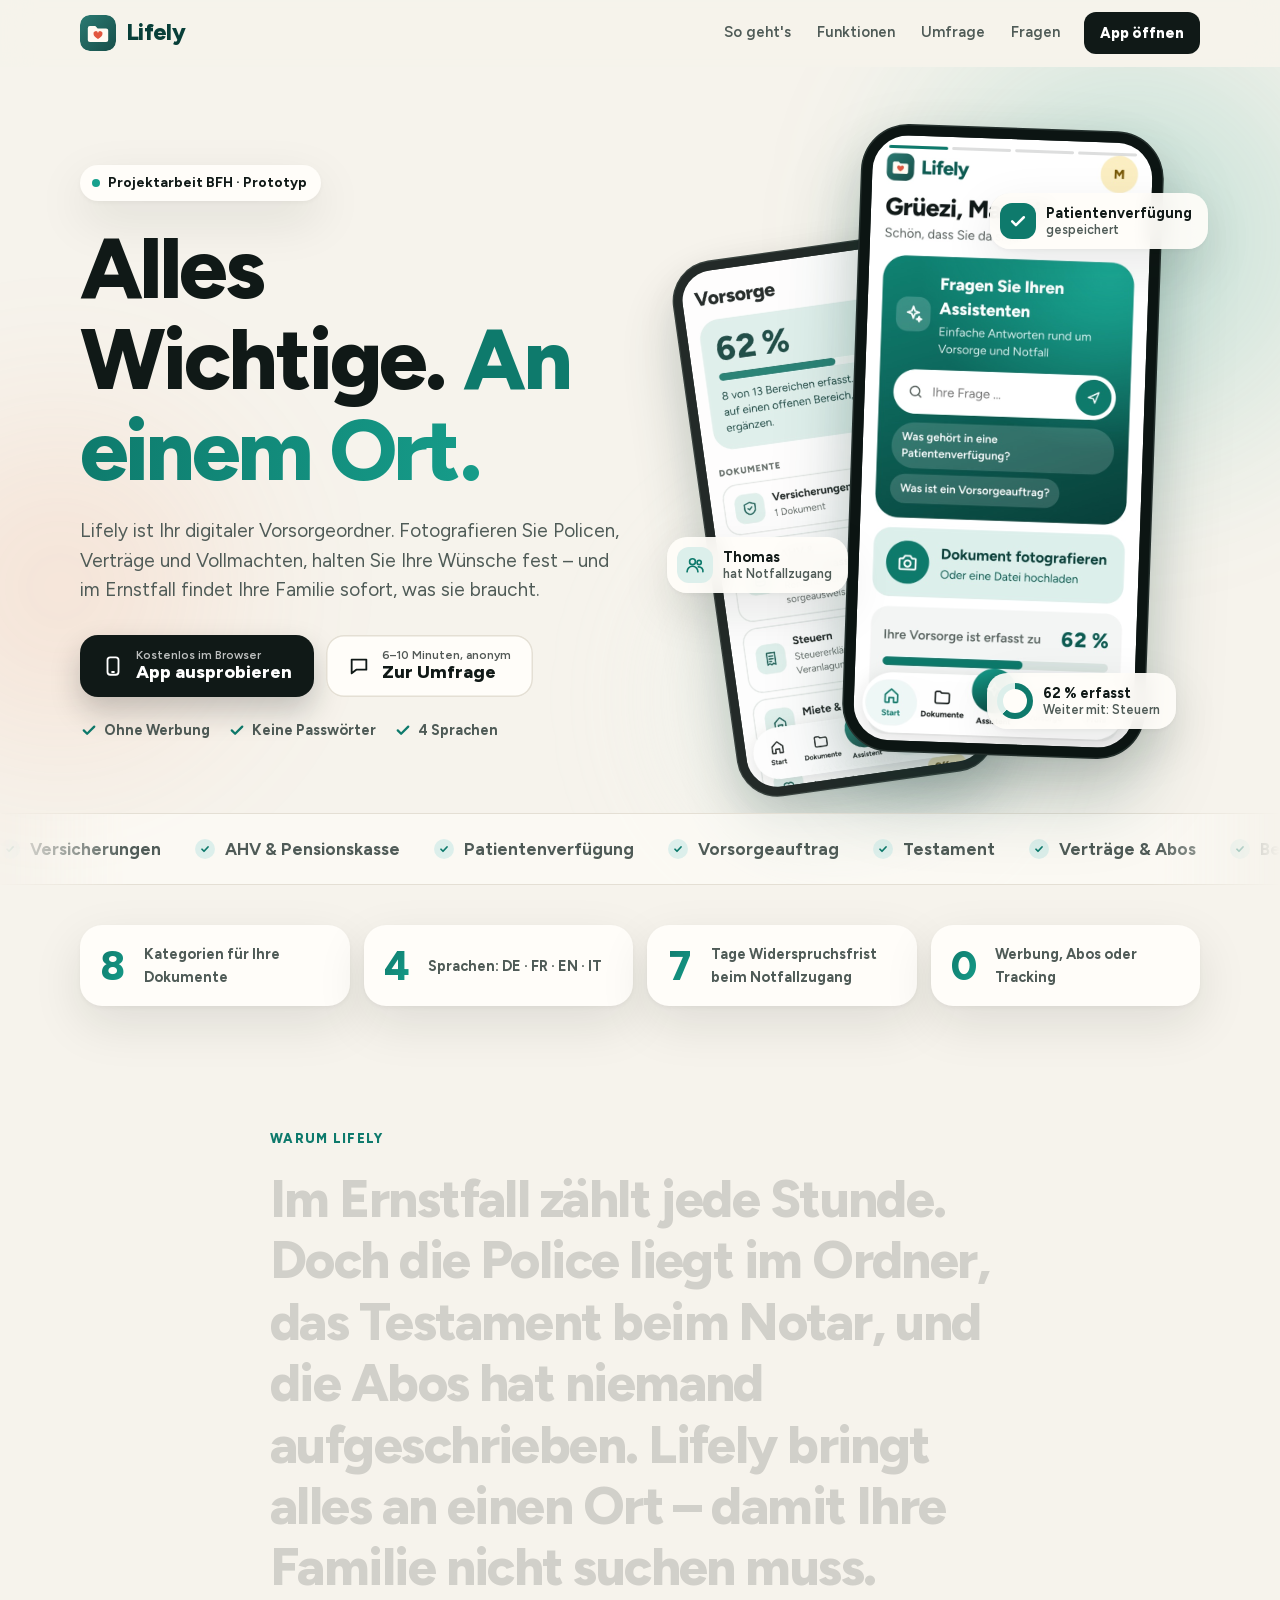
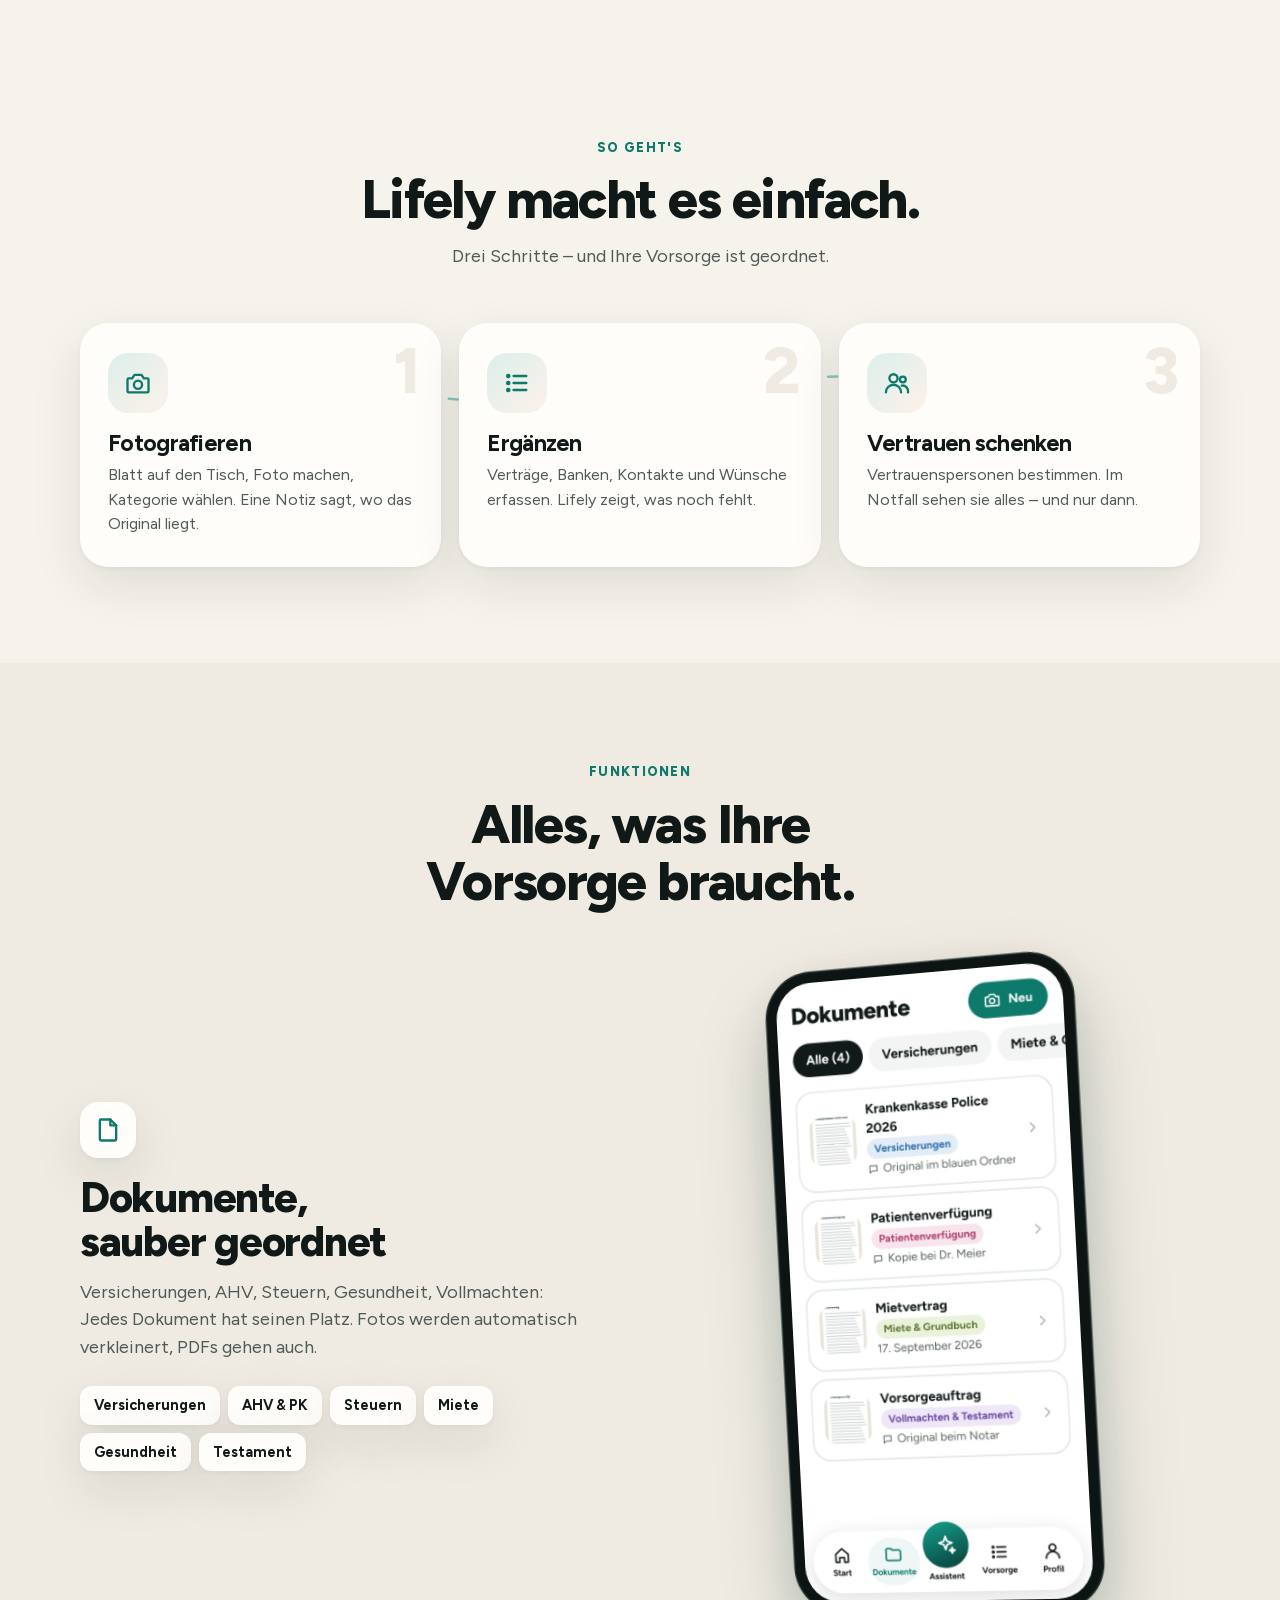
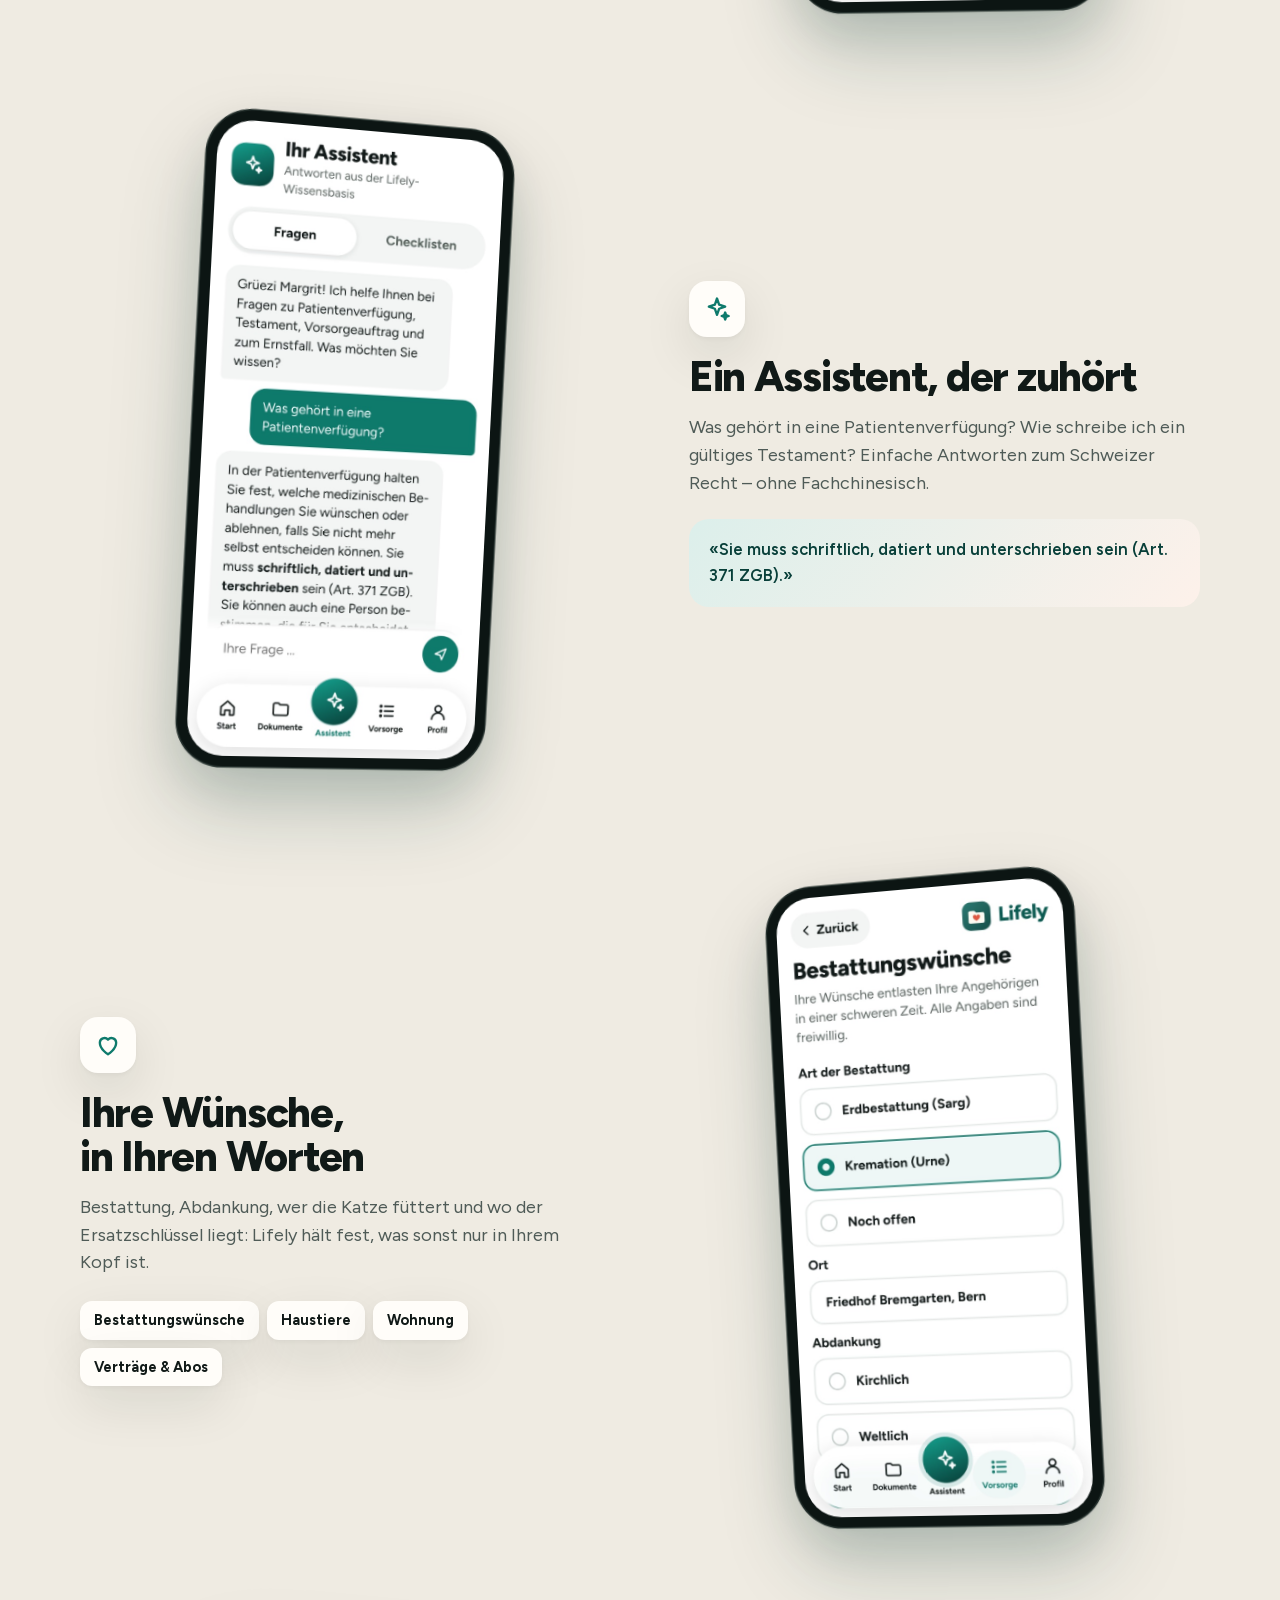
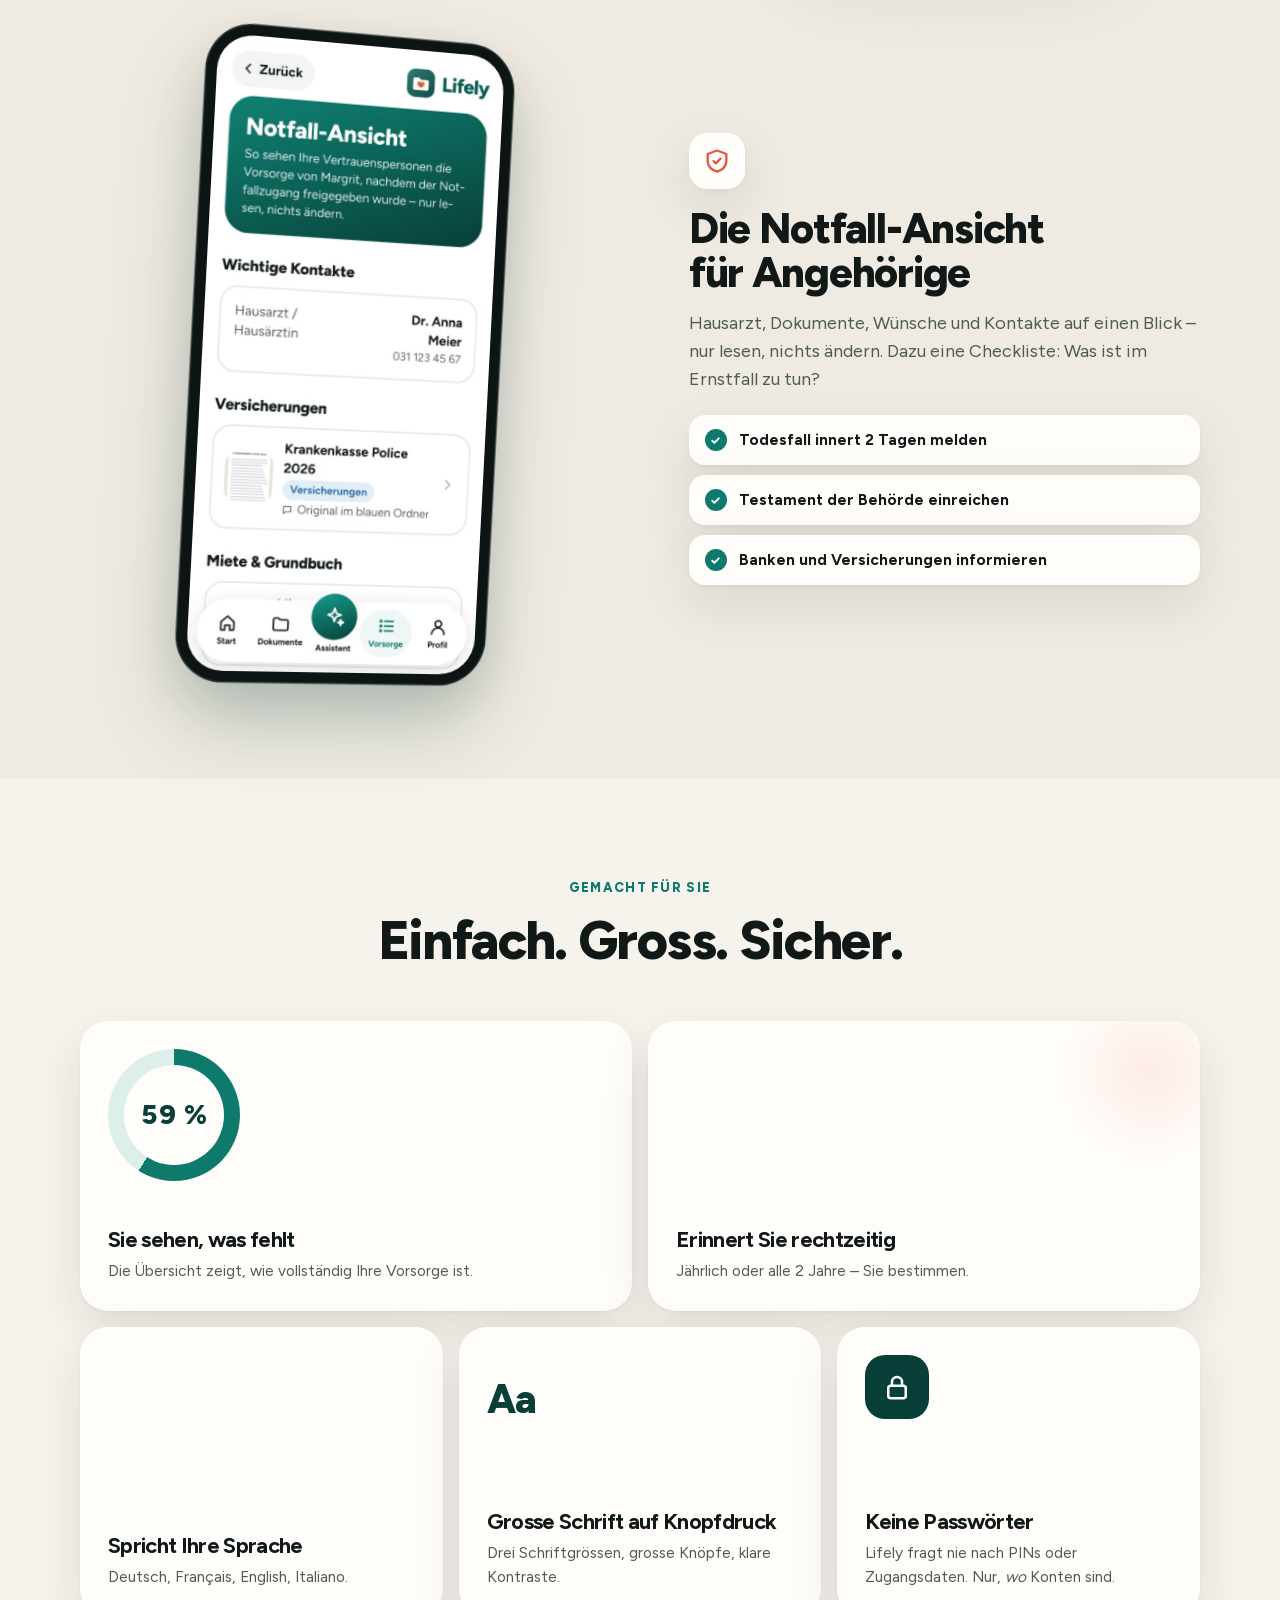
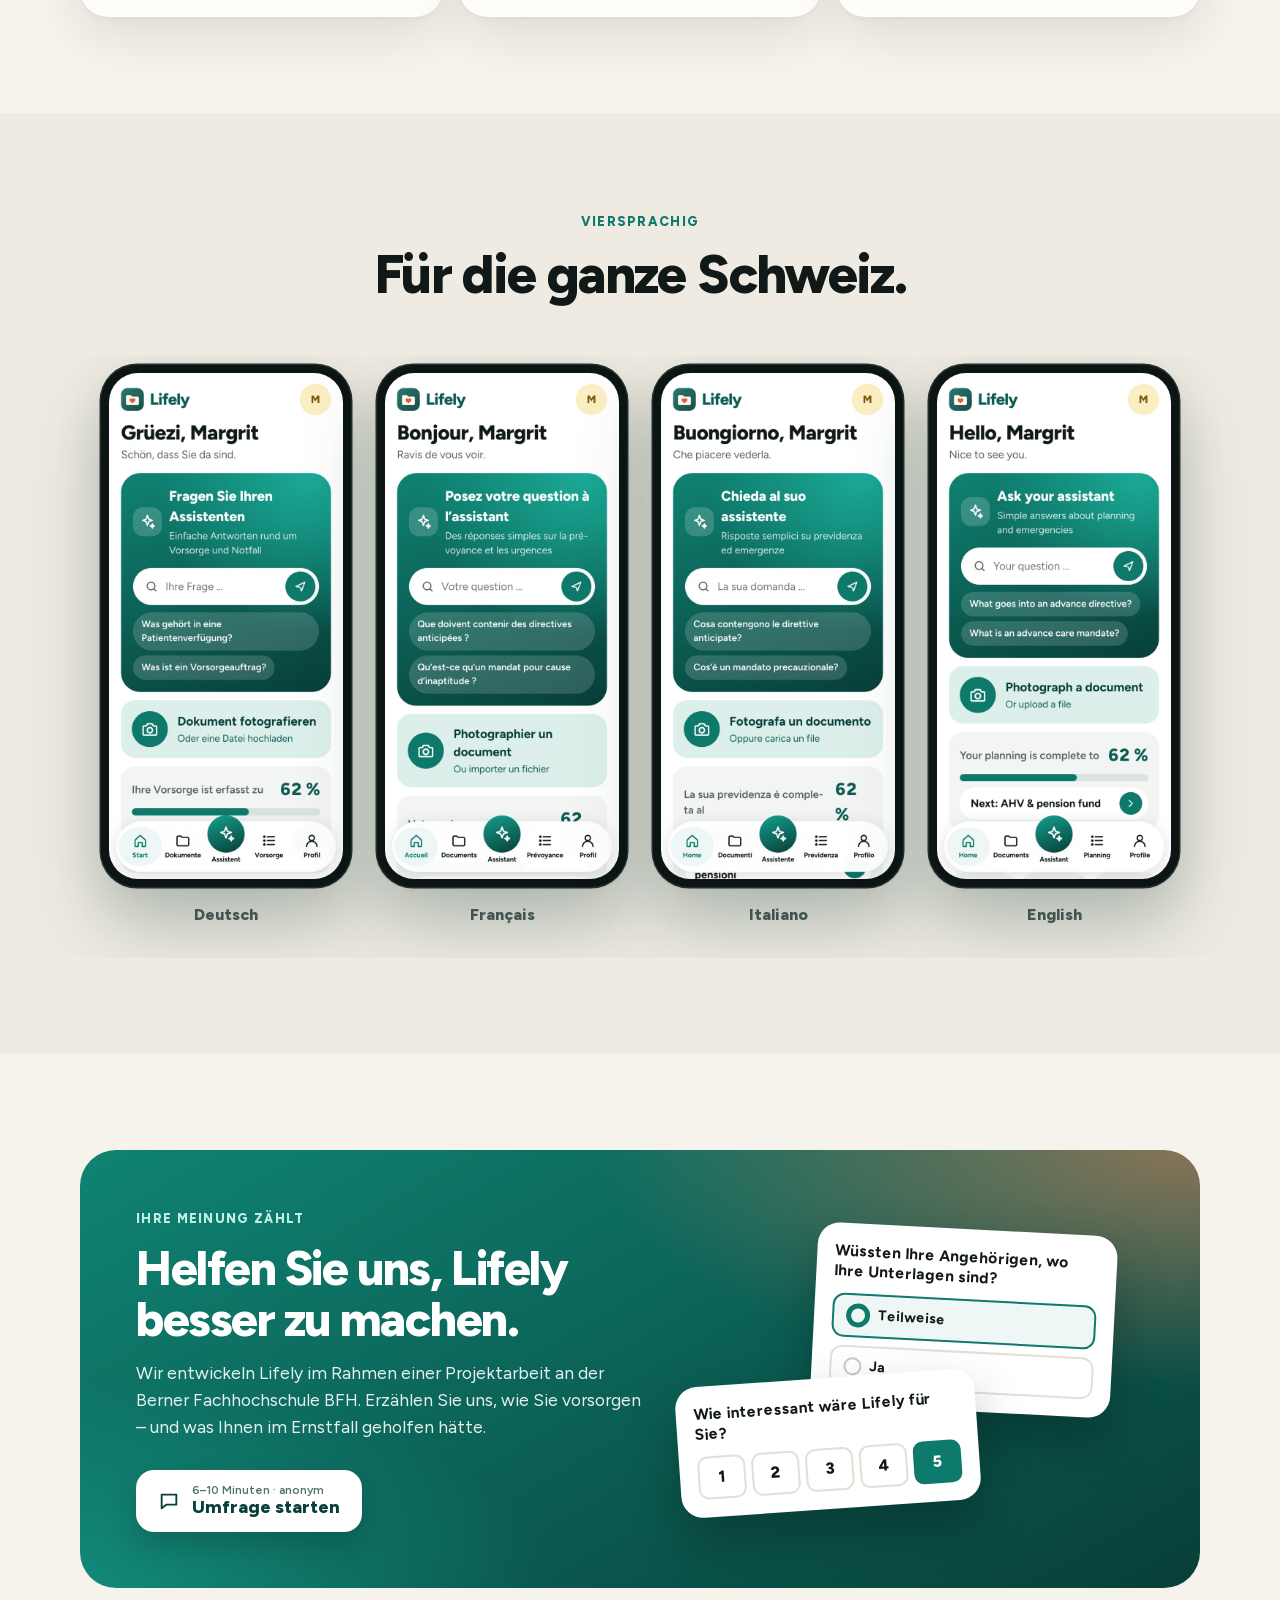
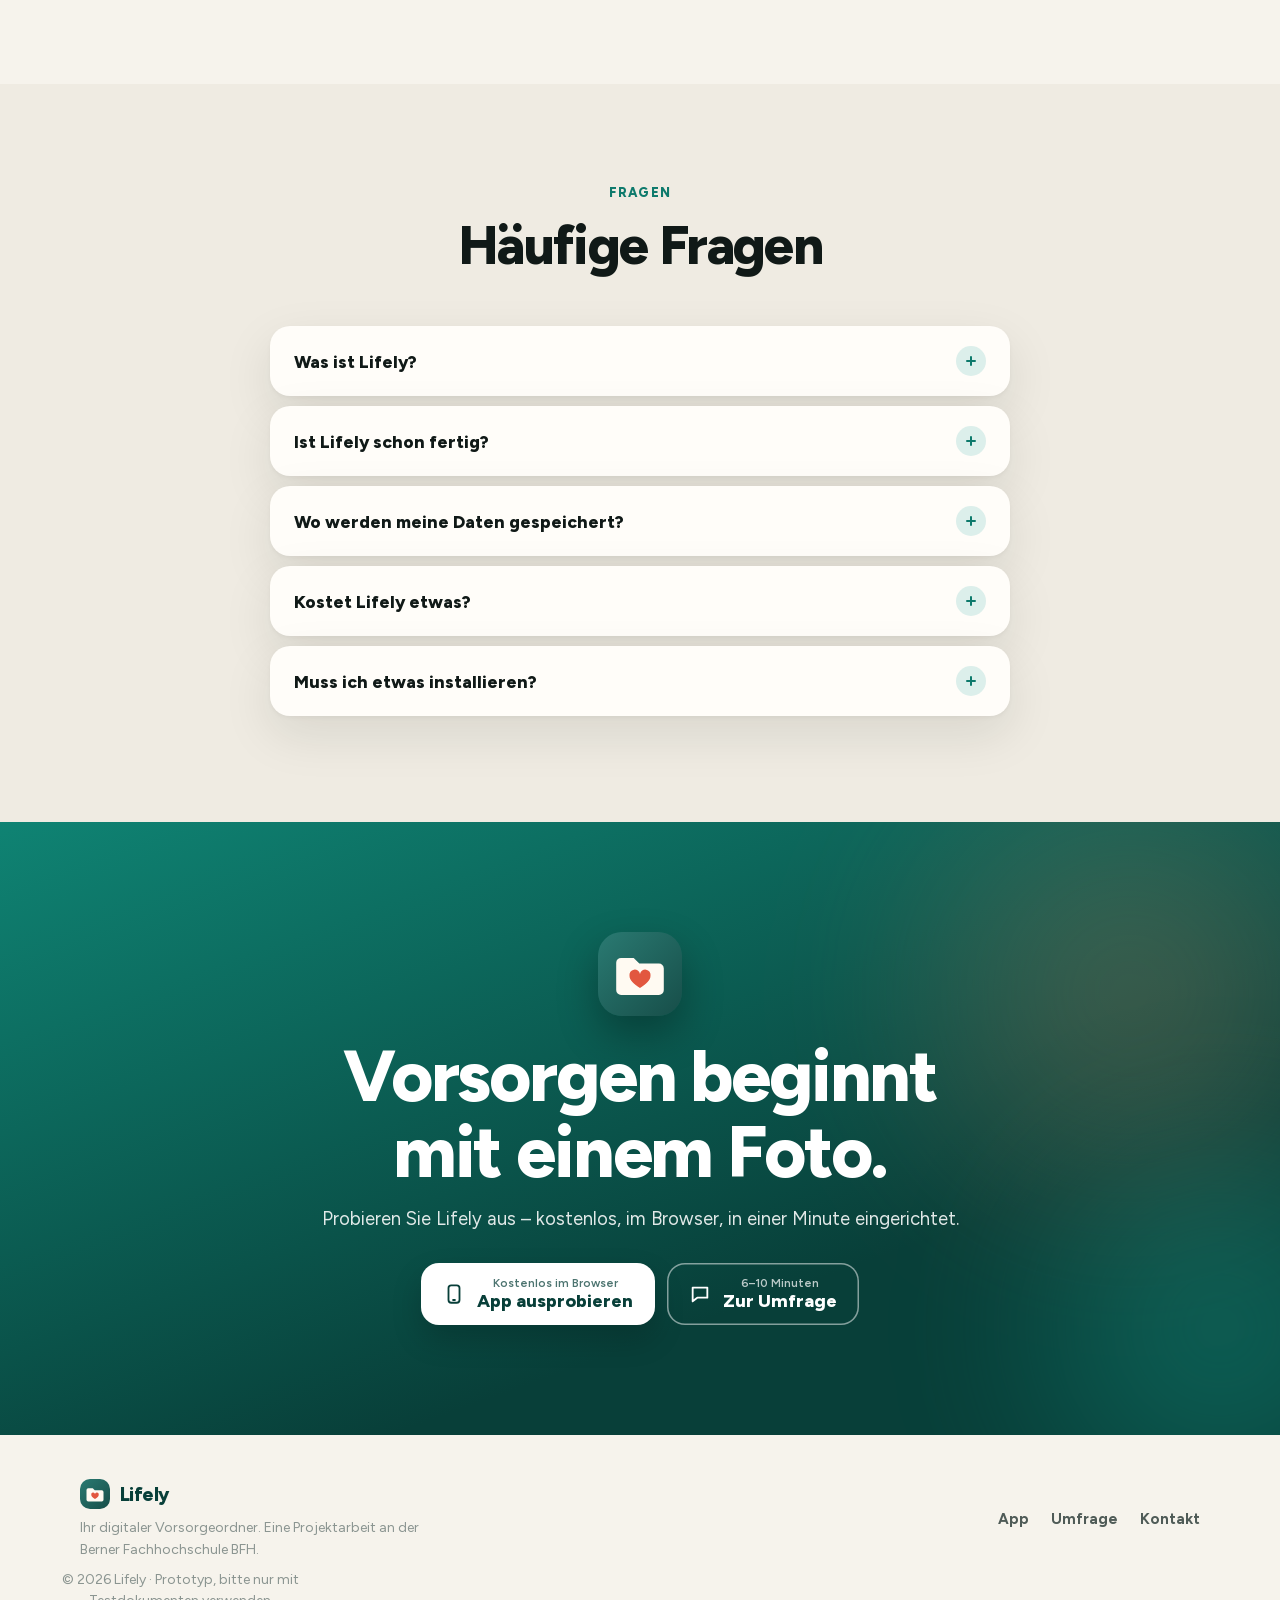
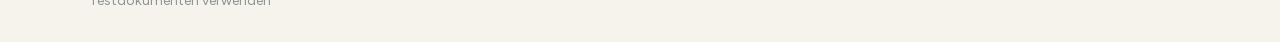
==== commit 03942bdc: "Landingpage neu: Mischung Brained/Coconote, Animationen, Story-Handy, Sprachen-Galerie; Screenshots " ====
--- a/index.html
+++ b/index.html
@@ -3,112 +3,231 @@
 <head>
   <meta charset="utf-8">
   <meta name="viewport" content="width=device-width, initial-scale=1, viewport-fit=cover">
-  <meta name="theme-color" content="#f4f1ea">
+  <meta name="theme-color" content="#f6f3ec">
   <title>Lifely – Ihr digitaler Vorsorgeordner</title>
   <meta name="description" content="Lifely ordnet Ihre wichtigen Unterlagen an einem Ort. Im Ernstfall finden Ihre Angehörigen sofort, was sie brauchen. Ein Projekt der Berner Fachhochschule BFH.">
   <meta property="og:title" content="Lifely – Ihr digitaler Vorsorgeordner">
   <meta property="og:description" content="Alle wichtigen Unterlagen an einem Ort – für Sie und Ihre Angehörigen.">
-  <meta property="og:image" content="img/screen-start.png">
+  <meta property="og:image" content="https://icham135.github.io/lifely/img/screen-start.jpg">
   <link rel="icon" href="icons/logo.svg" type="image/svg+xml">
-  <link rel="stylesheet" href="site.css?v=1">
+  <link rel="preload" href="fonts/figtree-latin.woff2" as="font" type="font/woff2" crossorigin>
+  <link rel="stylesheet" href="landing.css?v=2">
+  <script>document.documentElement.classList.add('js')</script>
 </head>
 <body>
-  <header class="nav">
-    <a class="brand" href="./"><img src="icons/logo.svg" alt="">Lifely</a>
-    <a class="pill dark" href="app/">App ausprobieren</a>
+  <svg width="0" height="0" style="position:absolute" aria-hidden="true">
+    <symbol id="i-check" viewBox="0 0 24 24"><path d="M5 12.5l4.5 4.5L19 7.5"/></symbol>
+    <symbol id="i-arrow" viewBox="0 0 24 24"><path d="M5 12h14M13 6l6 6-6 6"/></symbol>
+    <symbol id="i-phone" viewBox="0 0 24 24"><rect x="6" y="2.5" width="12" height="19" rx="3"/><path d="M11 18.5h2"/></symbol>
+    <symbol id="i-camera" viewBox="0 0 24 24"><path d="M4 8h3l2-3h6l2 3h3a1 1 0 0 1 1 1v10a1 1 0 0 1-1 1H4a1 1 0 0 1-1-1V9a1 1 0 0 1 1-1z"/><circle cx="12" cy="13.5" r="3.5"/></symbol>
+    <symbol id="i-list" viewBox="0 0 24 24"><path d="M9 6h11M9 12h11M9 18h11"/><circle cx="4.5" cy="6" r="1"/><circle cx="4.5" cy="12" r="1"/><circle cx="4.5" cy="18" r="1"/></symbol>
+    <symbol id="i-people" viewBox="0 0 24 24"><circle cx="9" cy="8" r="3.5"/><path d="M2.5 20a6.5 6.5 0 0 1 13 0"/><circle cx="17" cy="9" r="2.5"/><path d="M16 14.2a5 5 0 0 1 5.5 5.8"/></symbol>
+    <symbol id="i-shield" viewBox="0 0 24 24"><path d="M12 3l8 3v6c0 4.5-3.4 8.2-8 9-4.6-.8-8-4.5-8-9V6z"/><path d="M9 12l2 2 4-4"/></symbol>
+    <symbol id="i-bell" viewBox="0 0 24 24"><path d="M6 16V11a6 6 0 0 1 12 0v5l2 2H4z"/><path d="M10 20a2 2 0 0 0 4 0"/></symbol>
+    <symbol id="i-lock" viewBox="0 0 24 24"><rect x="5" y="11" width="14" height="10" rx="2"/><path d="M8 11V8a4 4 0 0 1 8 0v3"/></symbol>
+    <symbol id="i-spark" viewBox="0 0 24 24"><path d="M12 3l1.8 5.2L19 10l-5.2 1.8L12 17l-1.8-5.2L5 10l5.2-1.8z"/><path d="M19 15l.8 2.2L22 18l-2.2.8L19 21l-.8-2.2L16 18l2.2-.8z"/></symbol>
+    <symbol id="i-heart" viewBox="0 0 24 24"><path d="M12 20s-7-4.4-7-10a4 4 0 0 1 7-2.6A4 4 0 0 1 19 10c0 5.6-7 10-7 10z"/></symbol>
+    <symbol id="i-chat" viewBox="0 0 24 24"><path d="M4 5h16v11H9l-5 4z"/></symbol>
+    <symbol id="i-file" viewBox="0 0 24 24"><path d="M14 3H6a1 1 0 0 0-1 1v16a1 1 0 0 0 1 1h12a1 1 0 0 0 1-1V8z"/><path d="M14 3v5h5"/></symbol>
+  </svg>
+
+  <header class="nav" id="nav">
+    <div class="wrap nav-in">
+      <a class="logo" href="./"><img src="icons/logo.svg" alt="" width="36" height="36">Lifely</a>
+      <nav class="links" aria-label="Seitennavigation"><a href="#so-gehts">So geht's</a><a href="#funktionen">Funktionen</a><a href="#umfrage">Umfrage</a><a href="#fragen">Fragen</a></nav>
+      <a class="btn small" href="app/">App öffnen</a>
+    </div>
   </header>
 
   <main>
+    <!-- Hero -->
     <section class="hero">
+      <div class="aurora" aria-hidden="true"><span></span><span></span><span></span></div>
+      <div class="wrap hero-in">
+        <div class="hero-text">
+          <span class="badge rv"><span class="dot"></span> Projektarbeit BFH · Prototyp</span>
+          <h1 class="split-words">Alles Wichtige. <span class="grad">An einem Ort.</span></h1>
+          <p class="lead rv">Lifely ist Ihr digitaler Vorsorgeordner. Fotografieren Sie Policen, Verträge und Vollmachten, halten Sie Ihre Wünsche fest – und im Ernstfall findet Ihre Familie sofort, was sie braucht.</p>
+          <div class="ctas rv">
+            <a class="store dark" href="app/"><svg><use href="#i-phone"/></svg><span><small>Kostenlos im Browser</small>App ausprobieren</span></a>
+            <a class="store ghost" href="umfrage/"><svg><use href="#i-chat"/></svg><span><small>6–10 Minuten, anonym</small>Zur Umfrage</span></a>
+          </div>
+          <ul class="trust rv"><li><svg><use href="#i-check"/></svg>Ohne Werbung</li><li><svg><use href="#i-check"/></svg>Keine Passwörter</li><li><svg><use href="#i-check"/></svg>4 Sprachen</li></ul>
+        </div>
+
+        <div class="hero-art" aria-label="Lifely auf dem Handy">
+          <div class="phone back" aria-hidden="true"><img src="img/screen-vorsorge.jpg" alt="" width="640" height="1385"></div>
+          <div class="phone main story" id="story">
+            <div class="story-bars" aria-hidden="true"><i></i><i></i><i></i><i></i></div>
+            <img class="on" src="img/screen-start.jpg" alt="Lifely Startseite" width="640" height="1385">
+            <img src="img/screen-dokumente.jpg" alt="Dokumente nach Kategorien" width="640" height="1385" loading="lazy">
+            <img src="img/screen-assistent.jpg" alt="Assistent beantwortet eine Frage" width="640" height="1385" loading="lazy">
+            <img src="img/screen-notfall.jpg" alt="Notfall-Ansicht für Angehörige" width="640" height="1385" loading="lazy">
+          </div>
+          <div class="chip c1"><span class="chip-ic ok"><svg><use href="#i-check"/></svg></span><span><b>Patientenverfügung</b><small>gespeichert</small></span></div>
+          <div class="chip c2"><span class="chip-ic"><svg><use href="#i-people"/></svg></span><span><b>Thomas</b><small>hat Notfallzugang</small></span></div>
+          <div class="chip c3"><span class="ring-mini" style="--p:62"></span><span><b>62 % erfasst</b><small>Weiter mit: Steuern</small></span></div>
+        </div>
+      </div>
+
       <div class="marquee" aria-hidden="true"><div class="track">
-        <span>Dokumente</span><span>Assistent</span><span>Vertrauenspersonen</span><span>Erinnerungen</span><span>Notfall-Ansicht</span><span>4 Sprachen</span><span>Kostenlos</span>
-        <span>Dokumente</span><span>Assistent</span><span>Vertrauenspersonen</span><span>Erinnerungen</span><span>Notfall-Ansicht</span><span>4 Sprachen</span><span>Kostenlos</span>
+        <span>Versicherungen</span><span>AHV &amp; Pensionskasse</span><span>Patientenverfügung</span><span>Vorsorgeauftrag</span><span>Testament</span><span>Verträge &amp; Abos</span><span>Bestattungswünsche</span><span>Wichtige Kontakte</span><span>Steuern</span>
+        <span>Versicherungen</span><span>AHV &amp; Pensionskasse</span><span>Patientenverfügung</span><span>Vorsorgeauftrag</span><span>Testament</span><span>Verträge &amp; Abos</span><span>Bestattungswünsche</span><span>Wichtige Kontakte</span><span>Steuern</span>
       </div></div>
-      <h1>Alles Wichtige.<br>An einem Ort.</h1>
-      <p class="lead">Lifely ist Ihr digitaler Vorsorgeordner. Fotografieren Sie Policen, Verträge und Vollmachten, halten Sie Ihre Wünsche fest – und im Ernstfall finden Ihre Angehörigen sofort, was sie brauchen.</p>
-      <div class="cta">
-        <a class="pill primary big" href="app/">App ausprobieren <svg viewBox="0 0 24 24" aria-hidden="true"><rect x="6" y="2.5" width="12" height="19" rx="3"/><path d="M11 18.5h2"/></svg></a>
-        <a class="pill soft big" href="umfrage/">An der Umfrage teilnehmen</a>
-      </div>
-      <div class="phone hero-phone"><img src="img/screen-start.png" alt="Startseite der Lifely-App mit Assistent und Fortschritt"></div>
-    </section>
-
-    <p class="band">Eine Projektarbeit an der Berner Fachhochschule BFH · Prototyp</p>
-
-    <section class="why">
-      <p class="eyebrow">Warum Lifely</p>
-      <h2>Wenn es darauf ankommt,<br>soll niemand suchen müssen.</h2>
-      <div class="cards">
-        <article class="card"><span class="ic coral"><svg viewBox="0 0 24 24"><circle cx="11" cy="11" r="7"/><path d="M20 20l-4-4"/></svg></span><h3>Unterlagen sind verstreut</h3><p>Policen im Ordner, das Testament beim Notar, Abos im Kopf. Angehörige wissen oft nicht, wo sie anfangen sollen.</p></article>
-        <article class="card"><span class="ic"><svg viewBox="0 0 24 24"><path d="M12 20s-7-4.4-7-10a4 4 0 0 1 7-2.6A4 4 0 0 1 19 10c0 5.6-7 10-7 10z"/></svg></span><h3>Wünsche sind nicht bekannt</h3><p>Was möchten Sie im Spital? Wie soll die Abdankung sein? Lifely hält es fest – in Ihren Worten.</p></article>
-        <article class="card"><span class="ic"><svg viewBox="0 0 24 24"><circle cx="12" cy="12" r="9"/><path d="M12 7v5l3 2"/></svg></span><h3>Im Ernstfall fehlt die Zeit</h3><p>Fristen, Behörden, Versicherungen: Eine Checkliste zeigt Schritt für Schritt, was zu tun ist.</p></article>
-      </div>
-    </section>
-
-    <section class="how">
-      <p class="eyebrow">So funktioniert's</p>
-      <h2>Lifely macht es einfach.</h2>
-      <ol class="steps">
-        <li><span class="step-ic"><svg viewBox="0 0 24 24"><path d="M4 8h3l2-3h6l2 3h3a1 1 0 0 1 1 1v10a1 1 0 0 1-1 1H4a1 1 0 0 1-1-1V9a1 1 0 0 1 1-1z"/><circle cx="12" cy="13.5" r="3.5"/></svg></span><h3>1. Fotografieren</h3><p>Dokument auf den Tisch legen, Foto machen, Kategorie wählen – fertig.</p></li>
-        <li><span class="step-ic"><svg viewBox="0 0 24 24"><path d="M9 6h11M9 12h11M9 18h11"/><circle cx="4.5" cy="6" r="1"/><circle cx="4.5" cy="12" r="1"/><circle cx="4.5" cy="18" r="1"/></svg></span><h3>2. Ergänzen</h3><p>Verträge, Banken, Kontakte und Bestattungswünsche erfassen. Lifely zeigt, was noch fehlt.</p></li>
-        <li><span class="step-ic"><svg viewBox="0 0 24 24"><circle cx="9" cy="8" r="3.5"/><path d="M2.5 20a6.5 6.5 0 0 1 13 0"/><circle cx="17" cy="9" r="2.5"/><path d="M16 14.2a5 5 0 0 1 5.5 5.8"/></svg></span><h3>3. Vertrauen schenken</h3><p>Bestimmen Sie Vertrauenspersonen. Im Notfall sehen sie alles – und nur dann.</p></li>
-      </ol>
-    </section>
-
-    <section class="features">
-      <p class="eyebrow">Funktionen</p>
-      <h2>Alles, was Ihre Vorsorge braucht.</h2>
-      <div class="feature">
-        <div class="phone"><img src="img/screen-dokumente.png" alt="Dokumentenliste mit Kategorien" loading="lazy"></div>
-        <div class="text"><h3>Dokumente nach Themen geordnet</h3><p>Versicherungen, AHV, Steuern, Gesundheit, Vollmachten: Jedes Dokument hat seinen Platz. Mit einer Notiz halten Sie fest, wo das Original liegt.</p></div>
-      </div>
-      <div class="feature flip">
-        <div class="phone"><img src="img/screen-assistent.png" alt="Assistent beantwortet eine Frage zur Patientenverfügung" loading="lazy"></div>
-        <div class="text"><h3>Ein Assistent, der zuhört</h3><p>Was gehört in eine Patientenverfügung? Wie schreibe ich ein gültiges Testament? Einfache Antworten zum Schweizer Recht – in klarer Sprache.</p></div>
-      </div>
-      <div class="feature">
-        <div class="phone"><img src="img/screen-vorsorge.png" alt="Vorsorge-Übersicht mit Prozentanzeige" loading="lazy"></div>
-        <div class="text"><h3>Sie sehen, was noch fehlt</h3><p>Eine Übersicht zeigt, wie vollständig Ihre Vorsorge ist. Erinnerungen melden sich, wenn eine Unterlage wieder geprüft werden sollte.</p></div>
-      </div>
-      <div class="feature flip">
-        <div class="phone"><img src="img/screen-notfall.png" alt="Notfall-Ansicht für Angehörige" loading="lazy"></div>
-        <div class="text"><h3>Die Notfall-Ansicht für Angehörige</h3><p>Hausarzt, Dokumente, Wünsche und Kontakte auf einen Blick – nur lesen, nichts ändern. Dazu eine Checkliste: Was ist im Ernstfall zu tun?</p></div>
-      </div>
-      <ul class="extras">
-        <li>Grosse Schrift, grosse Knöpfe</li><li>Deutsch · Français · English · Italiano</li><li>Keine Werbung</li><li>Keine Passwörter nötig</li>
-      </ul>
-    </section>
-
-    <section class="survey-cta">
-      <span class="ic big"><svg viewBox="0 0 24 24"><path d="M4 5h16v11H9l-5 4z"/></svg></span>
-      <h2>Ihre Meinung zählt.</h2>
-      <p>Wir entwickeln Lifely im Rahmen einer Projektarbeit an der BFH. Helfen Sie uns mit Ihren Erfahrungen – die Umfrage dauert 6–10 Minuten und ist anonym.</p>
-      <a class="pill primary big" href="umfrage/">Zur Umfrage</a>
-    </section>
-
-    <section class="faq">
-      <p class="eyebrow">Fragen</p>
-      <h2>Häufige Fragen</h2>
-      <details><summary>Was ist Lifely?</summary><p>Lifely ist ein digitaler Vorsorgeordner. Sie legen wichtige Dokumente, Verträge und persönliche Wünsche an einem Ort ab und bestimmen Vertrauenspersonen, die im Ernstfall Zugriff erhalten.</p></details>
-      <details><summary>Ist Lifely schon fertig?</summary><p>Nein. Lifely ist ein Prototyp aus einer Projektarbeit an der Berner Fachhochschule BFH. Sie können die App ausprobieren – bitte nur mit Testdokumenten.</p></details>
-      <details><summary>Wo werden meine Daten gespeichert?</summary><p>Im Prototyp bleiben alle Dokumente und Angaben nur im Browser auf Ihrem Gerät. Es gibt keine Cloud und keinen Server, niemand sonst sieht Ihre Unterlagen.</p></details>
-      <details><summary>Kostet Lifely etwas?</summary><p>Der Prototyp ist kostenlos und ohne Werbung. Ob und was eine spätere Version kosten soll, möchten wir in der Umfrage herausfinden.</p></details>
-      <details><summary>Muss ich etwas installieren?</summary><p>Nein. Lifely läuft im Browser auf Handy, Tablet und Computer. Auf dem Handy können Sie die App zum Startbildschirm hinzufügen.</p></details>
-    </section>
-
+    </section>
+
+    <!-- Zahlen -->
+    <section class="strip">
+      <div class="wrap strip-in">
+        <div class="rv"><b class="count" data-to="8">8</b><span>Kategorien für Ihre Dokumente</span></div>
+        <div class="rv"><b class="count" data-to="4">4</b><span>Sprachen: DE · FR · EN · IT</span></div>
+        <div class="rv"><b class="count" data-to="7">7</b><span>Tage Widerspruchsfrist beim Notfallzugang</span></div>
+        <div class="rv"><b>0</b><span>Werbung, Abos oder Tracking</span></div>
+      </div>
+    </section>
+
+    <!-- Aussage, die sich beim Scrollen einfärbt -->
+    <section class="statement">
+      <div class="wrap narrow">
+        <p class="kicker rv">Warum Lifely</p>
+        <p class="fill" id="fill">Im Ernstfall zählt jede Stunde. Doch die Police liegt im Ordner, das Testament beim Notar, und die Abos hat niemand aufgeschrieben. Lifely bringt alles an einen Ort – damit Ihre Familie nicht suchen muss.</p>
+      </div>
+    </section>
+
+    <!-- So geht's -->
+    <section class="section" id="so-gehts">
+      <div class="wrap">
+        <div class="head rv"><span class="kicker">So geht's</span><h2>Lifely macht es einfach.</h2><p>Drei Schritte – und Ihre Vorsorge ist geordnet.</p></div>
+        <div class="steps">
+          <svg class="connector" viewBox="0 0 1000 40" preserveAspectRatio="none" aria-hidden="true"><path d="M60 20 C 300 -10, 400 50, 500 20 S 760 -10, 940 20"/></svg>
+          <article class="step rv"><span class="num">1</span><span class="step-ic"><svg><use href="#i-camera"/></svg></span><h3>Fotografieren</h3><p>Blatt auf den Tisch, Foto machen, Kategorie wählen. Eine Notiz sagt, wo das Original liegt.</p></article>
+          <article class="step rv"><span class="num">2</span><span class="step-ic"><svg><use href="#i-list"/></svg></span><h3>Ergänzen</h3><p>Verträge, Banken, Kontakte und Wünsche erfassen. Lifely zeigt, was noch fehlt.</p></article>
+          <article class="step rv"><span class="num">3</span><span class="step-ic"><svg><use href="#i-people"/></svg></span><h3>Vertrauen schenken</h3><p>Vertrauenspersonen bestimmen. Im Notfall sehen sie alles – und nur dann.</p></article>
+        </div>
+      </div>
+    </section>
+
+    <!-- Funktionen -->
+    <section class="section alt" id="funktionen">
+      <div class="wrap">
+        <div class="head rv"><span class="kicker">Funktionen</span><h2>Alles, was Ihre Vorsorge braucht.</h2></div>
+
+        <div class="split">
+          <div class="split-text rv">
+            <span class="tag-ic"><svg><use href="#i-file"/></svg></span>
+            <h3>Dokumente, sauber geordnet</h3>
+            <p>Versicherungen, AHV, Steuern, Gesundheit, Vollmachten: Jedes Dokument hat seinen Platz. Fotos werden automatisch verkleinert, PDFs gehen auch.</p>
+            <div class="tags"><span>Versicherungen</span><span>AHV &amp; PK</span><span>Steuern</span><span>Miete</span><span>Gesundheit</span><span>Testament</span></div>
+          </div>
+          <div class="split-art rv"><div class="phone tilt-r"><img src="img/screen-dokumente.jpg" alt="Dokumentenliste" width="640" height="1385" loading="lazy"></div></div>
+        </div>
+
+        <div class="split rev">
+          <div class="split-art rv"><div class="phone tilt-l"><img src="img/screen-assistent.jpg" alt="Assistent" width="640" height="1385" loading="lazy"></div></div>
+          <div class="split-text rv">
+            <span class="tag-ic"><svg><use href="#i-spark"/></svg></span>
+            <h3>Ein Assistent, der zuhört</h3>
+            <p>Was gehört in eine Patientenverfügung? Wie schreibe ich ein gültiges Testament? Einfache Antworten zum Schweizer Recht – ohne Fachchinesisch.</p>
+            <div class="callout">«Sie muss schriftlich, datiert und unterschrieben sein (Art. 371 ZGB).»</div>
+          </div>
+        </div>
+
+        <div class="split">
+          <div class="split-text rv">
+            <span class="tag-ic"><svg><use href="#i-heart"/></svg></span>
+            <h3>Ihre Wünsche, in Ihren Worten</h3>
+            <p>Bestattung, Abdankung, wer die Katze füttert und wo der Ersatzschlüssel liegt: Lifely hält fest, was sonst nur in Ihrem Kopf ist.</p>
+            <div class="tags"><span>Bestattungswünsche</span><span>Haustiere</span><span>Wohnung</span><span>Verträge &amp; Abos</span></div>
+          </div>
+          <div class="split-art rv"><div class="phone tilt-r"><img src="img/screen-bestattung.jpg" alt="Bestattungswünsche erfassen" width="640" height="1385" loading="lazy"></div></div>
+        </div>
+
+        <div class="split rev">
+          <div class="split-art rv"><div class="phone tilt-l"><img src="img/screen-notfall.jpg" alt="Notfall-Ansicht" width="640" height="1385" loading="lazy"></div></div>
+          <div class="split-text rv">
+            <span class="tag-ic coral"><svg><use href="#i-shield"/></svg></span>
+            <h3>Die Notfall-Ansicht für Angehörige</h3>
+            <p>Hausarzt, Dokumente, Wünsche und Kontakte auf einen Blick – nur lesen, nichts ändern. Dazu eine Checkliste: Was ist im Ernstfall zu tun?</p>
+            <ul class="mini-list"><li>Todesfall innert 2 Tagen melden</li><li>Testament der Behörde einreichen</li><li>Banken und Versicherungen informieren</li></ul>
+          </div>
+        </div>
+      </div>
+    </section>
+
+    <!-- Bento mit kleinen Animationen -->
+    <section class="section">
+      <div class="wrap">
+        <div class="head rv"><span class="kicker">Gemacht für Sie</span><h2>Einfach. Gross. Sicher.</h2></div>
+        <div class="bento">
+          <article class="tile t-ring rv"><div class="ring" id="ring" style="--p:0"><span id="ringNum">0 %</span></div><h3>Sie sehen, was fehlt</h3><p>Die Übersicht zeigt, wie vollständig Ihre Vorsorge ist.</p></article>
+          <article class="tile t-bell rv"><div class="notif"><img src="icons/logo.svg" alt="" width="34" height="34"><span><b>Lifely</b><small>Bitte Patientenverfügung prüfen</small></span></div><h3>Erinnert Sie rechtzeitig</h3><p>Jährlich oder alle 2 Jahre – Sie bestimmen.</p></article>
+          <article class="tile t-lang rv"><div class="hello" aria-hidden="true"><span>Grüezi</span><span>Bonjour</span><span>Hello</span><span>Buongiorno</span></div><h3>Spricht Ihre Sprache</h3><p>Deutsch, Français, English, Italiano.</p></article>
+          <article class="tile t-size rv"><div class="aa" aria-hidden="true">Aa</div><h3>Grosse Schrift auf Knopfdruck</h3><p>Drei Schriftgrössen, grosse Knöpfe, klare Kontraste.</p></article>
+          <article class="tile t-lock rv"><div class="lockbox" aria-hidden="true"><svg><use href="#i-lock"/></svg></div><h3>Keine Passwörter</h3><p>Lifely fragt nie nach PINs oder Zugangsdaten. Nur, <em>wo</em> Konten sind.</p></article>
+        </div>
+      </div>
+    </section>
+
+    <!-- Sprachen-Galerie -->
+    <section class="section alt">
+      <div class="wrap"><div class="head rv"><span class="kicker">Viersprachig</span><h2>Für die ganze Schweiz.</h2></div></div>
+      <div class="gallery" tabindex="0" aria-label="Lifely in vier Sprachen">
+        <figure class="rv"><div class="phone"><img src="img/screen-start.jpg" alt="Lifely auf Deutsch" width="640" height="1385" loading="lazy"></div><figcaption>Deutsch</figcaption></figure>
+        <figure class="rv"><div class="phone"><img src="img/screen-start-fr.jpg" alt="Lifely en français" width="640" height="1385" loading="lazy"></div><figcaption>Français</figcaption></figure>
+        <figure class="rv"><div class="phone"><img src="img/screen-start-it.jpg" alt="Lifely in italiano" width="640" height="1385" loading="lazy"></div><figcaption>Italiano</figcaption></figure>
+        <figure class="rv"><div class="phone"><img src="img/screen-start-en.jpg" alt="Lifely in English" width="640" height="1385" loading="lazy"></div><figcaption>English</figcaption></figure>
+      </div>
+    </section>
+
+    <!-- Umfrage -->
+    <section class="section" id="umfrage">
+      <div class="wrap">
+        <div class="survey-card rv">
+          <div class="survey-text">
+            <span class="kicker light">Ihre Meinung zählt</span>
+            <h2>Helfen Sie uns, Lifely besser zu machen.</h2>
+            <p>Wir entwickeln Lifely im Rahmen einer Projektarbeit an der Berner Fachhochschule BFH. Erzählen Sie uns, wie Sie vorsorgen – und was Ihnen im Ernstfall geholfen hätte.</p>
+            <div class="ctas"><a class="store light" href="umfrage/"><svg><use href="#i-chat"/></svg><span><small>6–10 Minuten · anonym</small>Umfrage starten</span></a></div>
+          </div>
+          <div class="survey-art" aria-hidden="true">
+            <div class="q-card qa"><b>Wüssten Ihre Angehörigen, wo Ihre Unterlagen sind?</b><span class="opt on">Teilweise</span><span class="opt">Ja</span></div>
+            <div class="q-card qb"><b>Wie interessant wäre Lifely für Sie?</b><span class="scale"><i>1</i><i>2</i><i>3</i><i>4</i><i class="on">5</i></span></div>
+          </div>
+        </div>
+      </div>
+    </section>
+
+    <!-- Fragen -->
+    <section class="section alt" id="fragen">
+      <div class="wrap narrow">
+        <div class="head rv"><span class="kicker">Fragen</span><h2>Häufige Fragen</h2></div>
+        <details class="rv"><summary>Was ist Lifely?</summary><div class="ans"><p>Ein digitaler Vorsorgeordner. Sie legen wichtige Dokumente, Verträge und persönliche Wünsche an einem Ort ab und bestimmen Vertrauenspersonen, die im Ernstfall Zugriff erhalten.</p></div></details>
+        <details class="rv"><summary>Ist Lifely schon fertig?</summary><div class="ans"><p>Nein. Lifely ist ein Prototyp aus einer Projektarbeit an der Berner Fachhochschule BFH. Sie können die App ausprobieren – bitte nur mit Testdokumenten.</p></div></details>
+        <details class="rv"><summary>Wo werden meine Daten gespeichert?</summary><div class="ans"><p>Im Prototyp bleiben alle Dokumente und Angaben nur im Browser auf Ihrem Gerät. Es gibt keine Cloud und keinen Server – niemand sonst sieht Ihre Unterlagen.</p></div></details>
+        <details class="rv"><summary>Kostet Lifely etwas?</summary><div class="ans"><p>Der Prototyp ist kostenlos und ohne Werbung. Ob und was eine spätere Version kosten soll, möchten wir in der <a href="umfrage/">Umfrage</a> herausfinden.</p></div></details>
+        <details class="rv"><summary>Muss ich etwas installieren?</summary><div class="ans"><p>Nein. Lifely läuft im Browser auf Handy, Tablet und Computer. Auf dem Handy können Sie die App zum Startbildschirm hinzufügen.</p></div></details>
+      </div>
+    </section>
+
+    <!-- Abschluss -->
     <section class="final">
-      <h2>Vorsorgen beginnt mit einem Foto.</h2>
-      <div class="cta">
-        <a class="pill primary big" href="app/">App ausprobieren</a>
-        <a class="pill soft big" href="umfrage/">Zur Umfrage</a>
+      <div class="aurora dark" aria-hidden="true"><span></span><span></span></div>
+      <div class="wrap final-in rv">
+        <img src="icons/logo.svg" alt="" width="84" height="84">
+        <h2>Vorsorgen beginnt<br>mit einem Foto.</h2>
+        <p>Probieren Sie Lifely aus – kostenlos, im Browser, in einer Minute eingerichtet.</p>
+        <div class="ctas center"><a class="store light" href="app/"><svg><use href="#i-phone"/></svg><span><small>Kostenlos im Browser</small>App ausprobieren</span></a><a class="store outline" href="umfrage/"><svg><use href="#i-chat"/></svg><span><small>6–10 Minuten</small>Zur Umfrage</span></a></div>
       </div>
     </section>
   </main>
 
-  <footer>
-    <a class="brand" href="./"><img src="icons/logo.svg" alt="">Lifely</a>
-    <p>Projektarbeit an der Berner Fachhochschule BFH · Kontakt: <a href="mailto:michele.roux@students.bfh.ch">michele.roux@students.bfh.ch</a></p>
-    <p>© 2026 Lifely</p>
+  <footer class="foot">
+    <div class="wrap foot-in">
+      <div><a class="logo small" href="./"><img src="icons/logo.svg" alt="" width="30" height="30">Lifely</a><p>Ihr digitaler Vorsorgeordner. Eine Projektarbeit an der Berner Fachhochschule BFH.</p></div>
+      <nav aria-label="Fusszeile"><a href="app/">App</a><a href="umfrage/">Umfrage</a><a href="mailto:michele.roux@students.bfh.ch">Kontakt</a></nav>
+    </div>
+    <p class="copy">© 2026 Lifely · Prototyp, bitte nur mit Testdokumenten verwenden</p>
   </footer>
+  <script src="landing.js?v=2"></script>
 </body>
 </html>
--- a/landing.css
+++ b/landing.css
@@ -0,0 +1,336 @@
+/* Lifely – Landingpage. Mischung aus Brained-Website (Hero, Kacheln, Splits) und Coconote (Laufband, Story, Ruhe). */
+@font-face { font-family: 'Figtree'; src: url('fonts/figtree-latin.woff2') format('woff2'); font-weight: 400 800; font-display: swap; }
+:root {
+  --bg: #f6f3ec; --surface: #fffdf9; --surface-2: #efebe2; --ink: #101917; --ink-2: #4f5b57; --ink-3: #8b9591; --line: #e4dfd4;
+  --brand: #0e7a6c; --brand-2: #17a08d; --deep: #083f39; --coral: #e2573f; --coral-2: #f08a5d; --tint: #dcefeb; --coral-soft: #fdebe6;
+  --shadow: 0 2px 4px rgba(16,25,23,.04), 0 18px 50px rgba(16,25,23,.10);
+  --ease: cubic-bezier(.2,.8,.2,1);
+  color-scheme: light;
+}
+* { box-sizing: border-box; }
+html { scroll-behavior: smooth; }
+body { margin: 0; font-family: 'Figtree', -apple-system, 'Segoe UI', Roboto, Arial, sans-serif; color: var(--ink); background: var(--bg); -webkit-font-smoothing: antialiased; line-height: 1.55; overflow-x: hidden; }
+img { max-width: 100%; display: block; }
+a { color: inherit; }
+svg { width: 22px; height: 22px; fill: none; stroke: currentColor; stroke-width: 2; stroke-linecap: round; stroke-linejoin: round; flex: none; }
+:focus-visible { outline: 3px solid var(--coral); outline-offset: 3px; border-radius: 8px; }
+h1, h2, h3 { margin: 0; letter-spacing: -.03em; line-height: 1.06; text-wrap: balance; }
+p { margin: 0; }
+.wrap { max-width: 1160px; margin: 0 auto; padding: 0 20px; }
+.narrow { max-width: 780px; }
+.grad { background: linear-gradient(100deg, var(--brand) 10%, var(--brand-2) 55%, var(--coral-2)); background-size: 200% 100%; -webkit-background-clip: text; background-clip: text; color: transparent; animation: sheen 8s ease-in-out infinite; }
+@keyframes sheen { 50% { background-position: 100% 0; } }
+
+/* ---------- Navigation ---------- */
+.nav { position: sticky; top: 0; z-index: 30; background: color-mix(in srgb, var(--bg) 80%, transparent); backdrop-filter: blur(16px) saturate(1.4); -webkit-backdrop-filter: blur(16px) saturate(1.4); border-bottom: 1px solid transparent; transition: border-color .3s, box-shadow .3s; }
+.nav.scrolled { border-color: var(--line); box-shadow: 0 6px 24px rgba(16,25,23,.06); }
+.nav-in { display: flex; align-items: center; gap: 24px; height: 66px; }
+.logo { display: flex; align-items: center; gap: 10px; font-weight: 800; font-size: 23px; letter-spacing: -.03em; text-decoration: none; color: var(--deep); }
+.logo img { border-radius: 10px; }
+.logo.small { font-size: 19px; }
+.links { display: flex; gap: 26px; margin-left: auto; }
+.links a { text-decoration: none; font-weight: 600; font-size: 15px; color: var(--ink-2); position: relative; }
+.links a::after { content: ""; position: absolute; left: 0; right: 0; bottom: -4px; height: 2px; background: var(--brand); transform: scaleX(0); transition: transform .3s var(--ease); }
+.links a:hover { color: var(--ink); }
+.links a:hover::after { transform: scaleX(1); }
+.btn { display: inline-flex; align-items: center; justify-content: center; height: 46px; padding: 0 20px; border-radius: 14px; background: var(--ink); color: #fff; font-weight: 800; text-decoration: none; transition: transform .2s var(--ease), box-shadow .2s; }
+.btn:hover { transform: translateY(-1px); box-shadow: 0 10px 24px rgba(16,25,23,.2); }
+.btn.small { height: 42px; padding: 0 16px; font-size: 14.5px; border-radius: 12px; }
+
+/* ---------- Hero ---------- */
+.hero { position: relative; padding: 56px 0 0; overflow: hidden; }
+.aurora { position: absolute; inset: 0; pointer-events: none; overflow: hidden; }
+.aurora span { position: absolute; border-radius: 50%; filter: blur(60px); opacity: .55; animation: drift 18s ease-in-out infinite; }
+.aurora span:nth-child(1) { width: 620px; height: 620px; right: -160px; top: -140px; background: radial-gradient(closest-side, rgba(23,160,141,.45), transparent); }
+.aurora span:nth-child(2) { width: 520px; height: 520px; left: -200px; top: 260px; background: radial-gradient(closest-side, rgba(240,138,93,.32), transparent); animation-delay: -6s; animation-duration: 22s; }
+.aurora span:nth-child(3) { width: 420px; height: 420px; right: 18%; top: 420px; background: radial-gradient(closest-side, rgba(220,239,235,.9), transparent); animation-delay: -11s; }
+@keyframes drift { 33% { transform: translate(40px, 30px) scale(1.08); } 66% { transform: translate(-30px, 20px) scale(.94); } }
+.hero-in { position: relative; display: grid; grid-template-columns: 1.05fr 1fr; gap: 40px; align-items: center; }
+.badge { display: inline-flex; gap: 8px; align-items: center; padding: 7px 14px 7px 12px; border-radius: 999px; background: var(--surface); box-shadow: var(--shadow); font-weight: 700; font-size: 14px; }
+.badge .dot { width: 8px; height: 8px; border-radius: 50%; background: var(--brand-2); box-shadow: 0 0 0 0 rgba(23,160,141,.6); animation: ping 2s infinite; }
+@keyframes ping { 70% { box-shadow: 0 0 0 9px rgba(23,160,141,0); } 100% { box-shadow: 0 0 0 0 rgba(23,160,141,0); } }
+.hero h1 { font-size: clamp(46px, 7vw, 86px); font-weight: 800; margin: 22px 0 20px; }
+.split-words .w { display: inline-block; opacity: 0; transform: translateY(.45em) rotate(2deg); filter: blur(6px); transition: opacity .8s var(--ease), transform .8s var(--ease), filter .8s var(--ease); transition-delay: calc(var(--i) * 90ms + 100ms); }
+.split-words.go .w { opacity: 1; transform: none; filter: none; }
+.lead { font-size: 19px; color: var(--ink-2); max-width: 540px; }
+.ctas { display: flex; gap: 12px; flex-wrap: wrap; margin-top: 30px; }
+.ctas.center { justify-content: center; }
+.store { display: inline-flex; align-items: center; gap: 12px; height: 62px; padding: 0 22px; border-radius: 18px; text-decoration: none; font-weight: 800; font-size: 18px; transition: transform .25s var(--ease), box-shadow .25s; position: relative; overflow: hidden; }
+.store span { display: flex; flex-direction: column; line-height: 1.15; }
+.store small { font-size: 11.5px; font-weight: 600; opacity: .72; }
+.store:hover { transform: translateY(-3px); }
+.store.dark { background: var(--ink); color: #fff; box-shadow: 0 14px 30px rgba(16,25,23,.22); }
+.store.dark::after { content: ""; position: absolute; inset: 0; background: linear-gradient(110deg, transparent 30%, rgba(255,255,255,.18) 50%, transparent 70%); transform: translateX(-120%); animation: shine 4.5s ease-in-out infinite 1.5s; }
+@keyframes shine { 30%, 100% { transform: translateX(120%); } }
+.store.ghost { background: var(--surface); color: var(--ink); box-shadow: inset 0 0 0 1.5px var(--line); }
+.store.light { background: #fff; color: var(--deep); box-shadow: 0 14px 30px rgba(0,0,0,.18); }
+.store.outline { background: transparent; color: #fff; box-shadow: inset 0 0 0 1.5px rgba(255,255,255,.5); }
+.trust { list-style: none; padding: 0; margin: 22px 0 0; display: flex; flex-wrap: wrap; gap: 8px 18px; font-size: 14.5px; font-weight: 700; color: var(--ink-2); }
+.trust li { display: flex; align-items: center; gap: 6px; }
+.trust svg { width: 18px; height: 18px; color: var(--brand); stroke-width: 3; }
+
+/* Handys */
+.phone { border-radius: 46px; padding: 10px; background: #0c1513; box-shadow: 0 0 0 1.5px #24302d, var(--shadow), 0 40px 80px rgba(8,63,57,.22); position: relative; }
+.phone img { border-radius: 36px; width: 100%; height: auto; }
+.hero-art { position: relative; height: 660px; }
+.hero-art .phone { position: absolute; width: 300px; }
+.hero-art .main { left: 50%; top: 6px; transform: translateX(-28%) rotate(2deg); z-index: 2; animation: float 7s ease-in-out infinite; }
+.hero-art .back { left: 2%; top: 80px; transform: rotate(-8deg) scale(.86); opacity: .9; filter: saturate(.9); }
+@keyframes float { 50% { transform: translateX(-28%) rotate(2deg) translateY(-12px); } }
+/* Story (wie Coconote): Bilder wechseln, Balken oben laufen */
+.story { aspect-ratio: .48; }
+.story img { position: absolute; top: 10px; left: 10px; width: calc(100% - 20px); height: calc(100% - 20px); object-fit: cover; object-position: top; opacity: 0; transform: scale(1.04); transition: opacity .8s ease, transform 1.4s var(--ease); }
+.story img.on { opacity: 1; transform: none; }
+.story-bars { position: absolute; z-index: 3; left: 26px; right: 26px; top: 20px; display: flex; gap: 4px; }
+.story-bars i { flex: 1; height: 3px; border-radius: 3px; background: rgba(16,25,23,.14); overflow: hidden; }
+.story-bars i::after { content: ""; display: block; height: 100%; width: 100%; background: var(--brand); transform: scaleX(0); transform-origin: left; }
+.story-bars i.done::after { transform: scaleX(1); }
+.story-bars i.run::after { animation: fillbar var(--dur, 4s) linear forwards; }
+@keyframes fillbar { to { transform: scaleX(1); } }
+
+.chip { position: absolute; z-index: 3; display: flex; align-items: center; gap: 10px; background: color-mix(in srgb, var(--surface) 92%, transparent); backdrop-filter: blur(10px); -webkit-backdrop-filter: blur(10px); padding: 10px 16px 10px 10px; border-radius: 20px; box-shadow: var(--shadow); white-space: nowrap; animation: float2 6s ease-in-out infinite; }
+.chip span:last-child { display: flex; flex-direction: column; line-height: 1.2; }
+.chip b { font-size: 14.5px; }
+.chip small { font-size: 12.5px; color: var(--ink-2); font-weight: 600; }
+.chip-ic { width: 36px; height: 36px; border-radius: 12px; display: grid; place-items: center; background: var(--tint); color: var(--brand); }
+.chip-ic svg { width: 20px; height: 20px; }
+.chip-ic.ok { background: var(--brand); color: #fff; }
+.chip-ic.ok svg { stroke-width: 3; }
+.c1 { top: 70px; right: -8px; }
+.c2 { bottom: 190px; left: -6px; animation-delay: -2s; }
+.c3 { bottom: 54px; right: 24px; animation-delay: -4s; }
+@keyframes float2 { 50% { transform: translateY(-9px); } }
+.ring-mini { width: 36px; height: 36px; border-radius: 50%; background: conic-gradient(var(--brand) calc(var(--p) * 1%), var(--tint) 0); display: grid; place-items: center; }
+.ring-mini::after { content: ""; width: 24px; height: 24px; border-radius: 50%; background: var(--surface); }
+.hero-art .chip { opacity: 0; translate: 0 16px; transition: opacity .7s var(--ease), translate .7s var(--ease); }
+.hero-art.go .chip { opacity: 1; translate: 0 0; }
+.hero-art.go .c1 { transition-delay: .6s; } .hero-art.go .c2 { transition-delay: .85s; } .hero-art.go .c3 { transition-delay: 1.1s; }
+
+/* Laufband */
+.marquee { position: relative; overflow: hidden; margin-top: 30px; padding: 22px 0; border-top: 1px solid var(--line); border-bottom: 1px solid var(--line); background: color-mix(in srgb, var(--surface) 60%, transparent);
+  mask-image: linear-gradient(90deg, transparent, #000 10%, #000 90%, transparent); -webkit-mask-image: linear-gradient(90deg, transparent, #000 10%, #000 90%, transparent); }
+.track { display: flex; gap: 34px; width: max-content; animation: slide 40s linear infinite; }
+.marquee:hover .track { animation-play-state: paused; }
+.track span { display: inline-flex; align-items: center; gap: 10px; color: var(--ink-2); font-weight: 700; font-size: 17px; white-space: nowrap; }
+.track span::before { content: ""; width: 20px; height: 20px; border-radius: 50%; background: var(--tint) url("data:image/svg+xml,%3Csvg xmlns='http://www.w3.org/2000/svg' viewBox='0 0 24 24' fill='none' stroke='%230e7a6c' stroke-width='3.5' stroke-linecap='round' stroke-linejoin='round'%3E%3Cpath d='M6 12.5l4 4L18 8'/%3E%3C/svg%3E") center/12px no-repeat; }
+@keyframes slide { to { transform: translateX(-50%); } }
+
+/* ---------- Zahlen ---------- */
+.strip { padding: 40px 0 10px; }
+.strip-in { display: grid; grid-template-columns: repeat(4, 1fr); gap: 14px; }
+.strip-in div { background: var(--surface); border-radius: 22px; padding: 18px 20px; display: flex; gap: 14px; align-items: center; box-shadow: var(--shadow); font-weight: 700; font-size: 14.5px; color: var(--ink-2); }
+.strip-in b { font-size: 40px; line-height: 1; font-weight: 800; letter-spacing: -.04em; background: linear-gradient(120deg, var(--brand), var(--brand-2)); -webkit-background-clip: text; background-clip: text; color: transparent; min-width: 30px; font-variant-numeric: tabular-nums; }
+
+/* ---------- Aussage ---------- */
+.statement { padding: 110px 0 40px; }
+.kicker { display: inline-block; font-weight: 800; font-size: 13px; letter-spacing: .1em; text-transform: uppercase; color: var(--brand); }
+.kicker.light { color: #bfeee5; }
+.fill { font-size: clamp(30px, 4.6vw, 52px); font-weight: 800; letter-spacing: -.03em; line-height: 1.18; margin-top: 18px; }
+.fill .w { color: color-mix(in srgb, var(--ink) 16%, transparent); transition: color .35s; }
+.fill .w.lit { color: var(--ink); }
+.fill .w.hl.lit { color: var(--brand); }
+
+/* ---------- Abschnitte ---------- */
+.section { padding: 96px 0; position: relative; }
+.section.alt { background: var(--surface-2); }
+.head { text-align: center; max-width: 720px; margin: 0 auto 52px; }
+.head h2 { font-size: clamp(34px, 4.6vw, 54px); font-weight: 800; margin: 12px 0 14px; }
+.head p { color: var(--ink-2); font-size: 18px; }
+
+.steps { position: relative; display: grid; grid-template-columns: repeat(3, 1fr); gap: 18px; }
+.connector { position: absolute; left: 0; right: 0; top: 56px; width: 100%; height: 40px; z-index: 0; overflow: visible; }
+.connector path { fill: none; stroke: var(--brand-2); stroke-width: 2.5; stroke-dasharray: 8 10; stroke-dashoffset: 1200; opacity: .5; transition: stroke-dashoffset 2.4s var(--ease); }
+.steps.go .connector path { stroke-dashoffset: 0; }
+.step { position: relative; z-index: 1; background: var(--surface); border-radius: 28px; padding: 30px 28px; box-shadow: var(--shadow); transition: transform .35s var(--ease), box-shadow .35s; }
+.step:hover { transform: translateY(-6px); box-shadow: 0 2px 4px rgba(16,25,23,.04), 0 28px 60px rgba(16,25,23,.14); }
+.step .num { position: absolute; top: 16px; right: 24px; font-size: 64px; font-weight: 800; color: var(--surface-2); line-height: 1; letter-spacing: -.05em; }
+.step-ic { width: 60px; height: 60px; border-radius: 20px; display: grid; place-items: center; background: linear-gradient(135deg, var(--tint), #fdf1ea); color: var(--brand); margin-bottom: 18px; position: relative; }
+.step-ic svg { width: 28px; height: 28px; }
+.step h3 { font-size: 23px; margin-bottom: 8px; }
+.step p { color: var(--ink-2); font-size: 16px; }
+
+.split { display: grid; grid-template-columns: 1fr 1.05fr; gap: 72px; align-items: center; margin-bottom: 110px; }
+.split:last-child { margin-bottom: 0; }
+.split.rev { grid-template-columns: 1.05fr 1fr; }
+.split-text h3 { font-size: clamp(30px, 3.6vw, 42px); font-weight: 800; margin: 18px 0 14px; }
+.split-text p { color: var(--ink-2); font-size: 18px; }
+.tag-ic { width: 56px; height: 56px; border-radius: 18px; display: grid; place-items: center; background: var(--surface); color: var(--brand); box-shadow: var(--shadow); }
+.tag-ic.coral { color: var(--coral); }
+.tag-ic svg { width: 28px; height: 28px; }
+.split-art { display: flex; justify-content: center; perspective: 1200px; }
+.split-art .phone { width: 310px; transition: transform .9s var(--ease); }
+.split-art .tilt-r { transform: rotate(-3deg) rotateY(-8deg); }
+.split-art .tilt-l { transform: rotate(3deg) rotateY(8deg); }
+.split-art:hover .phone { transform: rotate(0) rotateY(0) translateY(-6px); }
+.tags { display: flex; flex-wrap: wrap; gap: 8px; margin: 24px 0 0; }
+.tags span { background: var(--surface); padding: 8px 14px; border-radius: 12px; font-weight: 700; font-size: 14.5px; box-shadow: var(--shadow); }
+.callout { margin-top: 22px; background: linear-gradient(130deg, var(--tint), #fdf1ea); border-radius: 20px; padding: 18px 20px; font-size: 16.5px; font-weight: 600; color: var(--deep); }
+.mini-list { list-style: none; padding: 0; margin: 22px 0 0; display: grid; gap: 10px; }
+.mini-list li { display: flex; align-items: center; gap: 12px; background: var(--surface); border-radius: 16px; padding: 13px 16px; box-shadow: var(--shadow); font-weight: 700; font-size: 15.5px; }
+.mini-list li::before { content: ""; width: 22px; height: 22px; border-radius: 50%; flex: none; background: var(--brand) url("data:image/svg+xml,%3Csvg xmlns='http://www.w3.org/2000/svg' viewBox='0 0 24 24' fill='none' stroke='white' stroke-width='3.5' stroke-linecap='round' stroke-linejoin='round'%3E%3Cpath d='M6 12.5l4 4L18 8'/%3E%3C/svg%3E") center/13px no-repeat; transform: scale(0); transition: transform .5s var(--ease); }
+.mini-list.go li::before, .rv.in .mini-list li::before { transform: scale(1); }
+.rv.in .mini-list li:nth-child(2)::before { transition-delay: .25s; }
+.rv.in .mini-list li:nth-child(3)::before { transition-delay: .5s; }
+
+/* ---------- Bento ---------- */
+.bento { display: grid; grid-template-columns: repeat(6, 1fr); gap: 16px; }
+.tile { background: var(--surface); border-radius: 28px; padding: 28px; box-shadow: var(--shadow); display: flex; flex-direction: column; gap: 8px; overflow: hidden; position: relative; min-height: 290px; }
+.tile h3 { font-size: 22px; margin-top: auto; }
+.tile p { color: var(--ink-2); font-size: 15.5px; }
+.t-ring, .t-bell { grid-column: span 3; }
+.t-lang, .t-size, .t-lock { grid-column: span 2; }
+.ring { --p: 0; width: 132px; height: 132px; border-radius: 50%; background: conic-gradient(var(--brand) calc(var(--p) * 1%), var(--tint) 0); display: grid; place-items: center; margin-bottom: 18px; }
+.ring span { width: 100px; height: 100px; border-radius: 50%; background: var(--surface); display: grid; place-items: center; font-size: 28px; font-weight: 800; color: var(--deep); font-variant-numeric: tabular-nums; }
+.notif { display: flex; align-items: center; gap: 12px; background: var(--bg); border-radius: 20px; padding: 14px 16px; max-width: 360px; box-shadow: 0 10px 30px rgba(16,25,23,.1); transform: translateY(-140%); opacity: 0; }
+.notif img { border-radius: 9px; }
+.notif span { display: flex; flex-direction: column; line-height: 1.25; }
+.notif small { color: var(--ink-2); font-weight: 600; font-size: 14px; }
+.rv.in .notif { animation: drop 5s var(--ease) infinite .4s; }
+@keyframes drop { 0% { transform: translateY(-140%); opacity: 0; } 12%, 78% { transform: none; opacity: 1; } 92%, 100% { transform: translateY(-140%); opacity: 0; } }
+.t-bell::before { content: ""; position: absolute; right: -40px; top: -40px; width: 180px; height: 180px; border-radius: 50%; background: radial-gradient(closest-side, var(--coral-soft), transparent); }
+.hello { position: relative; height: 64px; }
+.hello span { position: absolute; left: 0; top: 0; font-size: 44px; font-weight: 800; letter-spacing: -.04em; color: var(--brand); opacity: 0; transform: translateY(20px); animation: hello 10s infinite; }
+.hello span:nth-child(2) { animation-delay: 2.5s; color: var(--coral); }
+.hello span:nth-child(3) { animation-delay: 5s; color: var(--deep); }
+.hello span:nth-child(4) { animation-delay: 7.5s; color: var(--brand-2); }
+@keyframes hello { 0% { opacity: 0; transform: translateY(20px); } 5%, 22% { opacity: 1; transform: none; } 27%, 100% { opacity: 0; transform: translateY(-20px); } }
+.aa { font-size: 40px; font-weight: 800; color: var(--deep); line-height: 1; animation: grow 4s ease-in-out infinite; transform-origin: left bottom; height: 64px; display: flex; align-items: flex-end; }
+@keyframes grow { 0%, 100% { font-size: 34px; } 50% { font-size: 62px; } }
+.lockbox { width: 64px; height: 64px; border-radius: 20px; background: var(--deep); color: #fff; display: grid; place-items: center; animation: shake 5s ease-in-out infinite; }
+.lockbox svg { width: 30px; height: 30px; }
+@keyframes shake { 0%, 86%, 100% { transform: rotate(0); } 89% { transform: rotate(-9deg); } 93% { transform: rotate(8deg); } 96% { transform: rotate(-4deg); } }
+
+/* ---------- Galerie ---------- */
+.gallery { display: flex; gap: 26px; overflow-x: auto; padding: 10px max(20px, calc((100vw - 1160px) / 2 + 20px)) 30px; scroll-snap-type: x mandatory; scrollbar-width: thin; }
+.gallery figure { margin: 0; flex: none; width: 250px; scroll-snap-align: center; text-align: center; }
+.gallery figure:nth-child(2) { transition-delay: .1s; } .gallery figure:nth-child(3) { transition-delay: .2s; } .gallery figure:nth-child(4) { transition-delay: .3s; }
+.gallery .phone { border-radius: 36px; padding: 8px; }
+.gallery .phone img { border-radius: 29px; }
+.gallery figcaption { margin-top: 16px; font-weight: 800; color: var(--ink-2); }
+@media (min-width: 1140px) { .gallery { justify-content: center; } }
+
+/* ---------- Umfrage ---------- */
+.survey-card { position: relative; overflow: hidden; display: grid; grid-template-columns: 1.1fr 1fr; gap: 30px; align-items: center; border-radius: 36px; padding: 56px; color: #fff;
+  background: radial-gradient(90% 90% at 100% 0%, rgba(240,138,93,.55), transparent 60%), radial-gradient(70% 80% at 0% 100%, rgba(23,160,141,.6), transparent 60%), linear-gradient(150deg, #0f8373, var(--deep)); }
+.survey-card h2 { font-size: clamp(32px, 4vw, 48px); font-weight: 800; margin: 12px 0 14px; }
+.survey-card p { font-size: 17.5px; opacity: .9; max-width: 520px; }
+.survey-art { position: relative; height: 280px; }
+.q-card { position: absolute; background: #fff; color: var(--ink); border-radius: 22px; padding: 18px; width: 300px; box-shadow: 0 24px 50px rgba(0,0,0,.25); display: flex; flex-direction: column; gap: 8px; }
+.q-card b { font-size: 15.5px; line-height: 1.3; margin-bottom: 4px; }
+.q-card .opt { border: 2px solid var(--line); border-radius: 12px; padding: 8px 12px; font-weight: 700; font-size: 14px; display: flex; align-items: center; gap: 8px; }
+.q-card .opt::before { content: ""; width: 14px; height: 14px; border-radius: 50%; border: 2px solid #c3ccc8; }
+.q-card .opt.on { border-color: var(--brand); background: #eef7f5; }
+.q-card .opt.on::before { border: 5px solid var(--brand); }
+.q-card .scale { display: grid; grid-template-columns: repeat(5, 1fr); gap: 6px; }
+.q-card .scale i { font-style: normal; text-align: center; font-weight: 800; border: 2px solid var(--line); border-radius: 10px; padding: 7px 0; }
+.q-card .scale i.on { background: var(--brand); border-color: var(--brand); color: #fff; }
+.qa { top: 0; right: 30px; transform: rotate(3deg); animation: float2 6s ease-in-out infinite; }
+.qb { bottom: 0; left: 0; transform: rotate(-4deg); animation: float2 7s ease-in-out infinite -3s; }
+
+/* ---------- Fragen ---------- */
+details { background: var(--surface); border-radius: 20px; margin-bottom: 10px; box-shadow: var(--shadow); }
+summary { cursor: pointer; padding: 20px 24px; font-weight: 800; font-size: 17.5px; list-style: none; display: flex; justify-content: space-between; gap: 16px; align-items: center; }
+summary::after { content: ""; width: 30px; height: 30px; border-radius: 50%; flex: none; background: var(--tint) url("data:image/svg+xml,%3Csvg xmlns='http://www.w3.org/2000/svg' viewBox='0 0 24 24' fill='none' stroke='%230e7a6c' stroke-width='3' stroke-linecap='round'%3E%3Cpath d='M12 6v12M6 12h12'/%3E%3C/svg%3E") center/16px no-repeat; transition: transform .35s var(--ease); }
+details[open] summary::after { transform: rotate(135deg); }
+summary::-webkit-details-marker { display: none; }
+.ans { overflow: hidden; }
+details p { padding: 0 24px 22px; color: var(--ink-2); }
+details a { color: var(--brand); font-weight: 700; }
+
+/* ---------- Abschluss ---------- */
+.final { position: relative; overflow: hidden; padding: 110px 0; text-align: center; color: #fff; background: linear-gradient(160deg, #0f8373, var(--deep) 70%); }
+.aurora.dark span:nth-child(1) { background: radial-gradient(closest-side, rgba(240,138,93,.45), transparent); }
+.aurora.dark span:nth-child(2) { background: radial-gradient(closest-side, rgba(23,160,141,.7), transparent); left: auto; right: -200px; top: 40%; }
+.final-in { position: relative; }
+.final-in img { margin: 0 auto 22px; border-radius: 24px; box-shadow: 0 18px 40px rgba(0,0,0,.3); animation: float2 5s ease-in-out infinite; }
+.final h2 { font-size: clamp(38px, 6vw, 72px); font-weight: 800; }
+.final p { font-size: 18.5px; opacity: .88; margin-top: 14px; }
+
+.foot { padding: 44px 0 30px; }
+.foot-in { display: flex; justify-content: space-between; gap: 24px; flex-wrap: wrap; }
+.foot p { color: var(--ink-3); font-size: 14px; margin-top: 8px; max-width: 360px; }
+.foot nav { display: flex; gap: 22px; flex-wrap: wrap; align-items: center; }
+.foot nav a { text-decoration: none; color: var(--ink-2); font-weight: 700; font-size: 15px; }
+.copy { text-align: center; color: var(--ink-3); font-size: 13px; margin-top: 30px; padding: 0 20px; }
+
+/* ---------- Einblenden beim Scrollen ---------- */
+.js .rv { opacity: 0; transform: translateY(28px); transition: opacity .9s var(--ease), transform .9s var(--ease); }
+.js .rv.in { opacity: 1; transform: none; }
+.js .steps .step:nth-of-type(2) { transition-delay: .12s; } .js .steps .step:nth-of-type(3) { transition-delay: .24s; }
+.js .strip-in div:nth-child(2) { transition-delay: .08s; } .js .strip-in div:nth-child(3) { transition-delay: .16s; } .js .strip-in div:nth-child(4) { transition-delay: .24s; }
+.js .split-art.rv { transform: translateY(50px) scale(.96); }
+.js .split-art.rv.in { transform: none; }
+
+/* ---------- Handy ---------- */
+@media (max-width: 960px) {
+  .links { display: none; }
+  .nav-in .btn { margin-left: auto; }
+  .hero { padding-top: 34px; }
+  .hero-in, .split, .split.rev, .survey-card { grid-template-columns: 1fr; }
+  .hero-text { text-align: center; }
+  .hero-text .lead { margin: 0 auto; }
+  .ctas, .trust { justify-content: center; }
+  .hero-art { height: 600px; max-width: 460px; margin: 10px auto 0; width: 100%; }
+  .split { gap: 40px; margin-bottom: 90px; }
+  .split.rev .split-art { order: -1; }
+  .split-text { text-align: center; }
+  .split-text .tag-ic { margin: 0 auto; }
+  .tags { justify-content: center; }
+  .mini-list { text-align: left; max-width: 420px; margin-left: auto; margin-right: auto; }
+  .steps { grid-template-columns: 1fr; }
+  .connector { display: none; }
+  .strip-in { grid-template-columns: 1fr 1fr; }
+  .section { padding: 76px 0; }
+  .bento { grid-template-columns: 1fr 1fr; }
+  .t-ring, .t-bell { grid-column: span 2; }
+  .t-lang, .t-size { grid-column: span 1; }
+  .t-lock { grid-column: span 2; }
+  .survey-card { padding: 40px 26px; text-align: center; }
+  .survey-card p { margin: 0 auto; }
+  .survey-card .ctas { justify-content: center; }
+  .survey-art { height: 260px; max-width: 340px; width: 100%; margin: 0 auto; }
+}
+@media (max-width: 620px) {
+  .wrap { padding: 0 16px; }
+  .hero h1 { font-size: 46px; margin: 18px 0 16px; }
+  .lead { font-size: 17.5px; }
+  .ctas { flex-direction: column; align-items: stretch; }
+  .store { justify-content: flex-start; height: 64px; }
+  .hero-art { height: 520px; }
+  .hero-art .phone { width: 244px; }
+  .hero-art .back { display: none; }
+  .hero-art .main { transform: translateX(-50%) rotate(2deg); }
+  @keyframes float { 50% { transform: translateX(-50%) rotate(2deg) translateY(-10px); } }
+  .story-bars { left: 22px; right: 22px; top: 18px; }
+  .c1 { top: 40px; right: -4px; } .c2 { bottom: 170px; left: -4px; } .c3 { bottom: 30px; right: 0; }
+  .chip { padding: 8px 12px 8px 8px; } .chip b { font-size: 13.5px; } .chip small { font-size: 11.5px; } .chip-ic, .ring-mini { width: 32px; height: 32px; }
+  .marquee { margin-top: 20px; padding: 16px 0; }
+  .track span { font-size: 15px; }
+  .strip-in { gap: 10px; }
+  .strip-in div { flex-direction: column; align-items: flex-start; gap: 6px; padding: 16px; font-size: 13.5px; }
+  .strip-in b { font-size: 34px; }
+  .statement { padding: 80px 0 20px; }
+  .fill { font-size: 30px; }
+  .head { margin-bottom: 36px; }
+  .split-art .phone { width: 250px; }
+  .split-text p { font-size: 17px; }
+  .bento { grid-template-columns: 1fr; }
+  .tile { min-height: 0; padding: 24px; grid-column: auto !important; }
+  .ring { width: 116px; height: 116px; } .ring span { width: 88px; height: 88px; font-size: 24px; }
+  .gallery figure { width: 210px; }
+  .survey-card { border-radius: 30px; padding: 34px 20px; }
+  .q-card { width: 250px; padding: 14px; }
+  .qa { right: 0; }
+  summary { padding: 18px 20px; font-size: 16.5px; }
+  details p { padding: 0 20px 20px; }
+  .final { padding: 84px 0; }
+  .final h2 { font-size: 40px; }
+  .foot-in { flex-direction: column; }
+}
+@media (prefers-reduced-motion: reduce) {
+  *, *::before, *::after { animation: none !important; transition: none !important; }
+  .js .rv, .split-words .w, .hero-art .chip { opacity: 1 !important; transform: none !important; translate: none !important; filter: none !important; }
+  .notif { transform: none; opacity: 1; }
+  .hello span:first-child { opacity: 1; transform: none; }
+  html { scroll-behavior: auto; }
+}
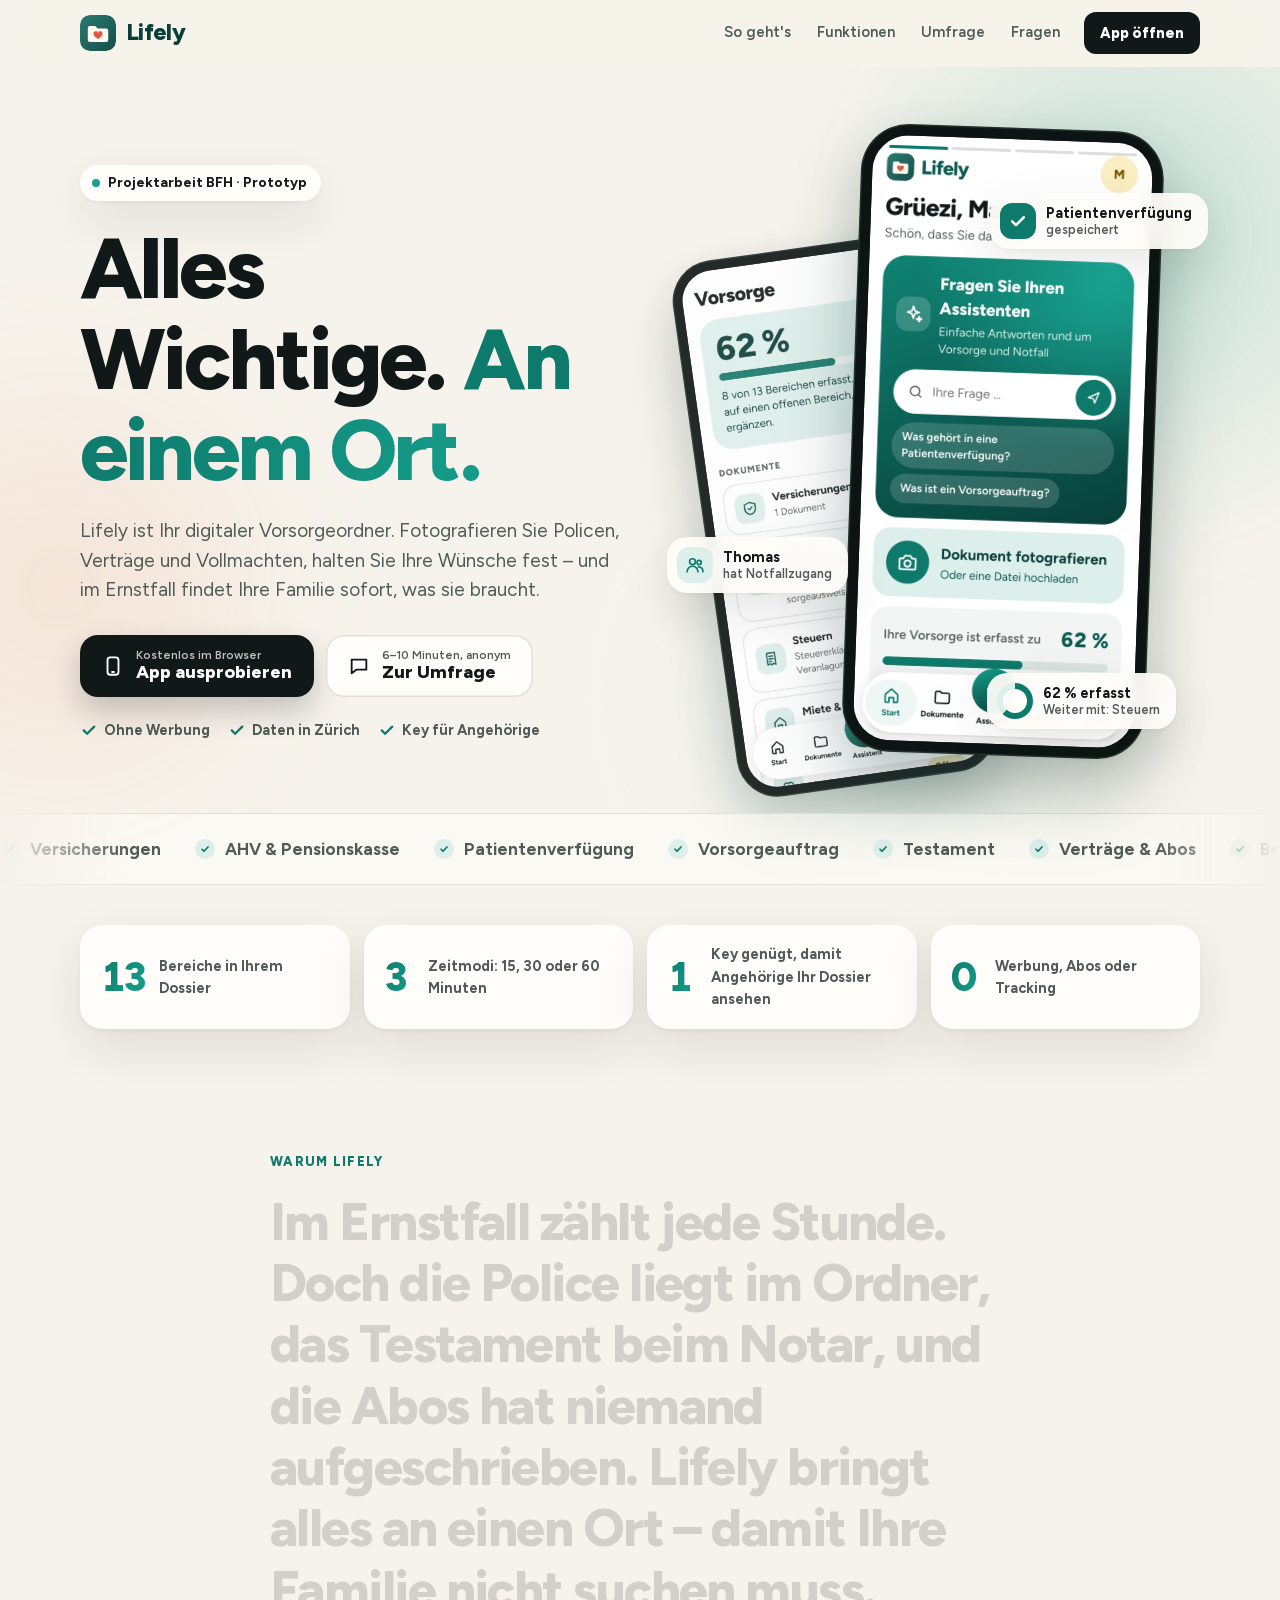
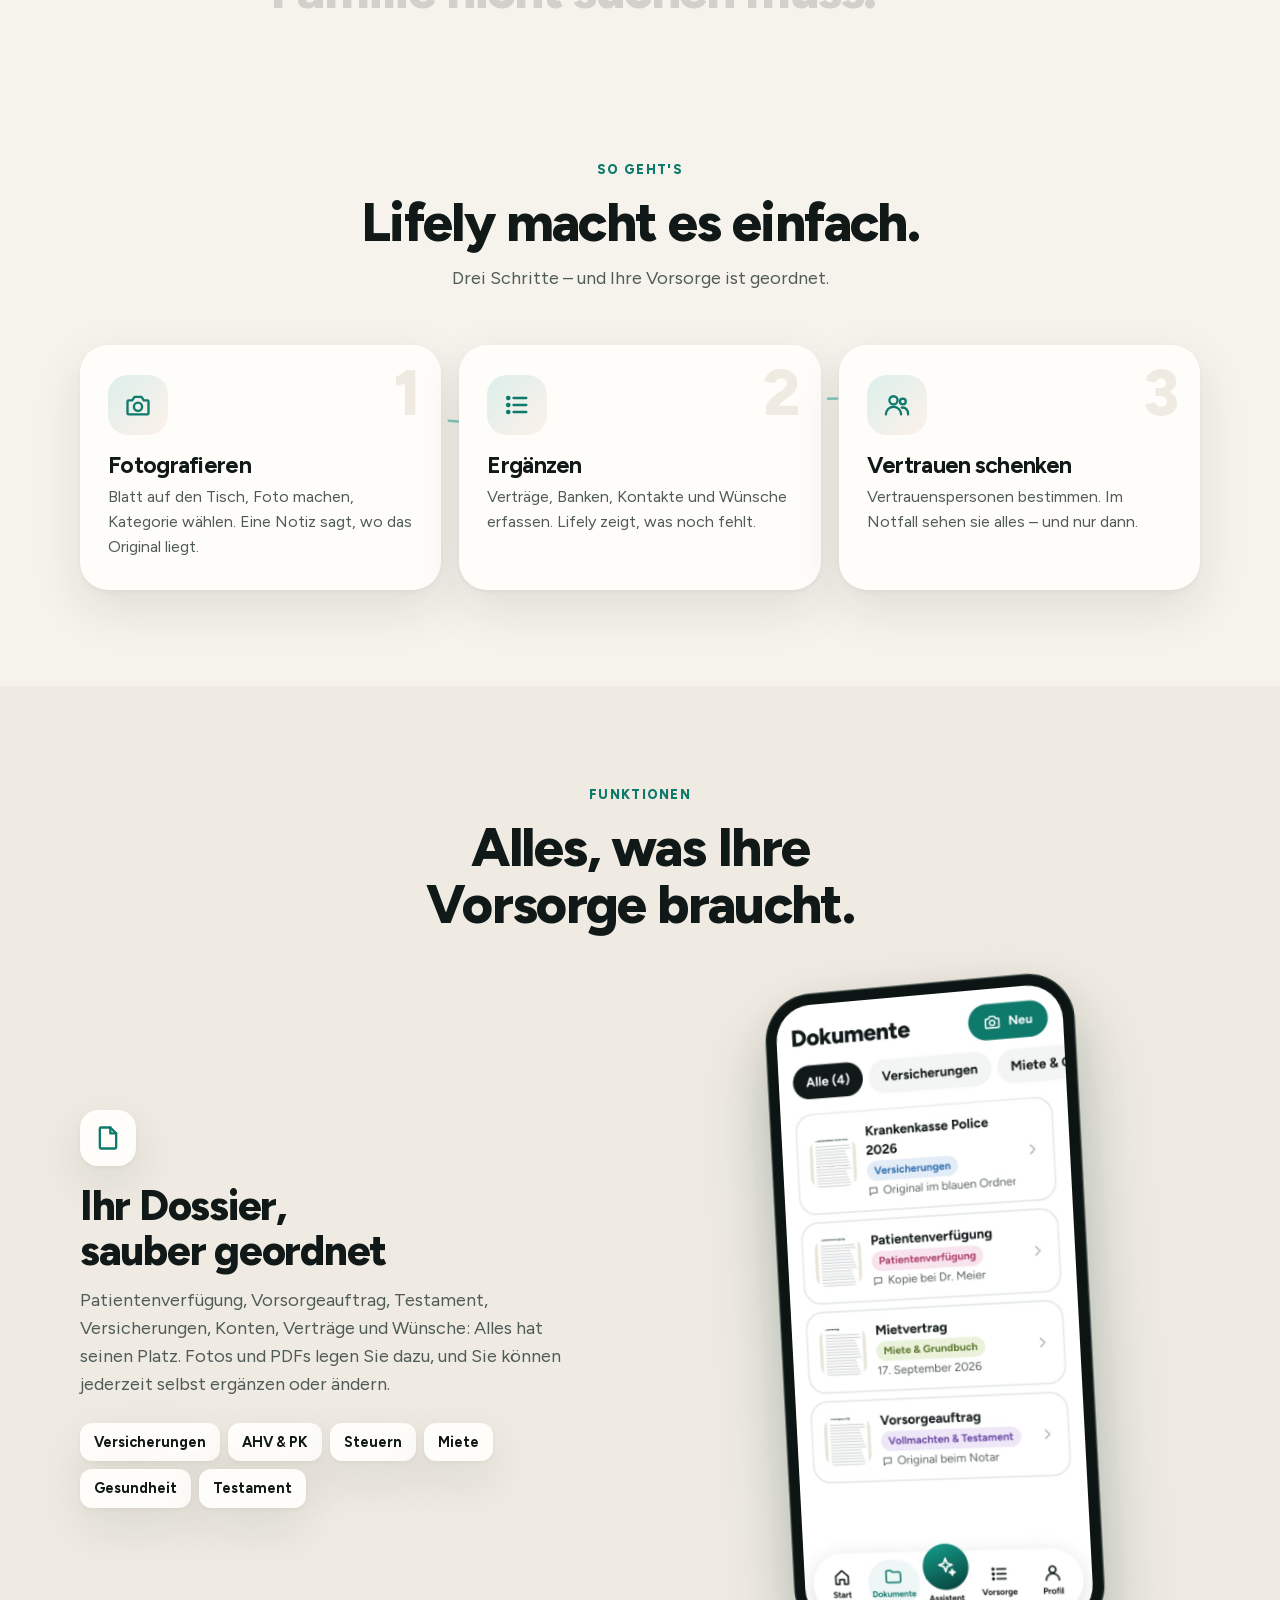
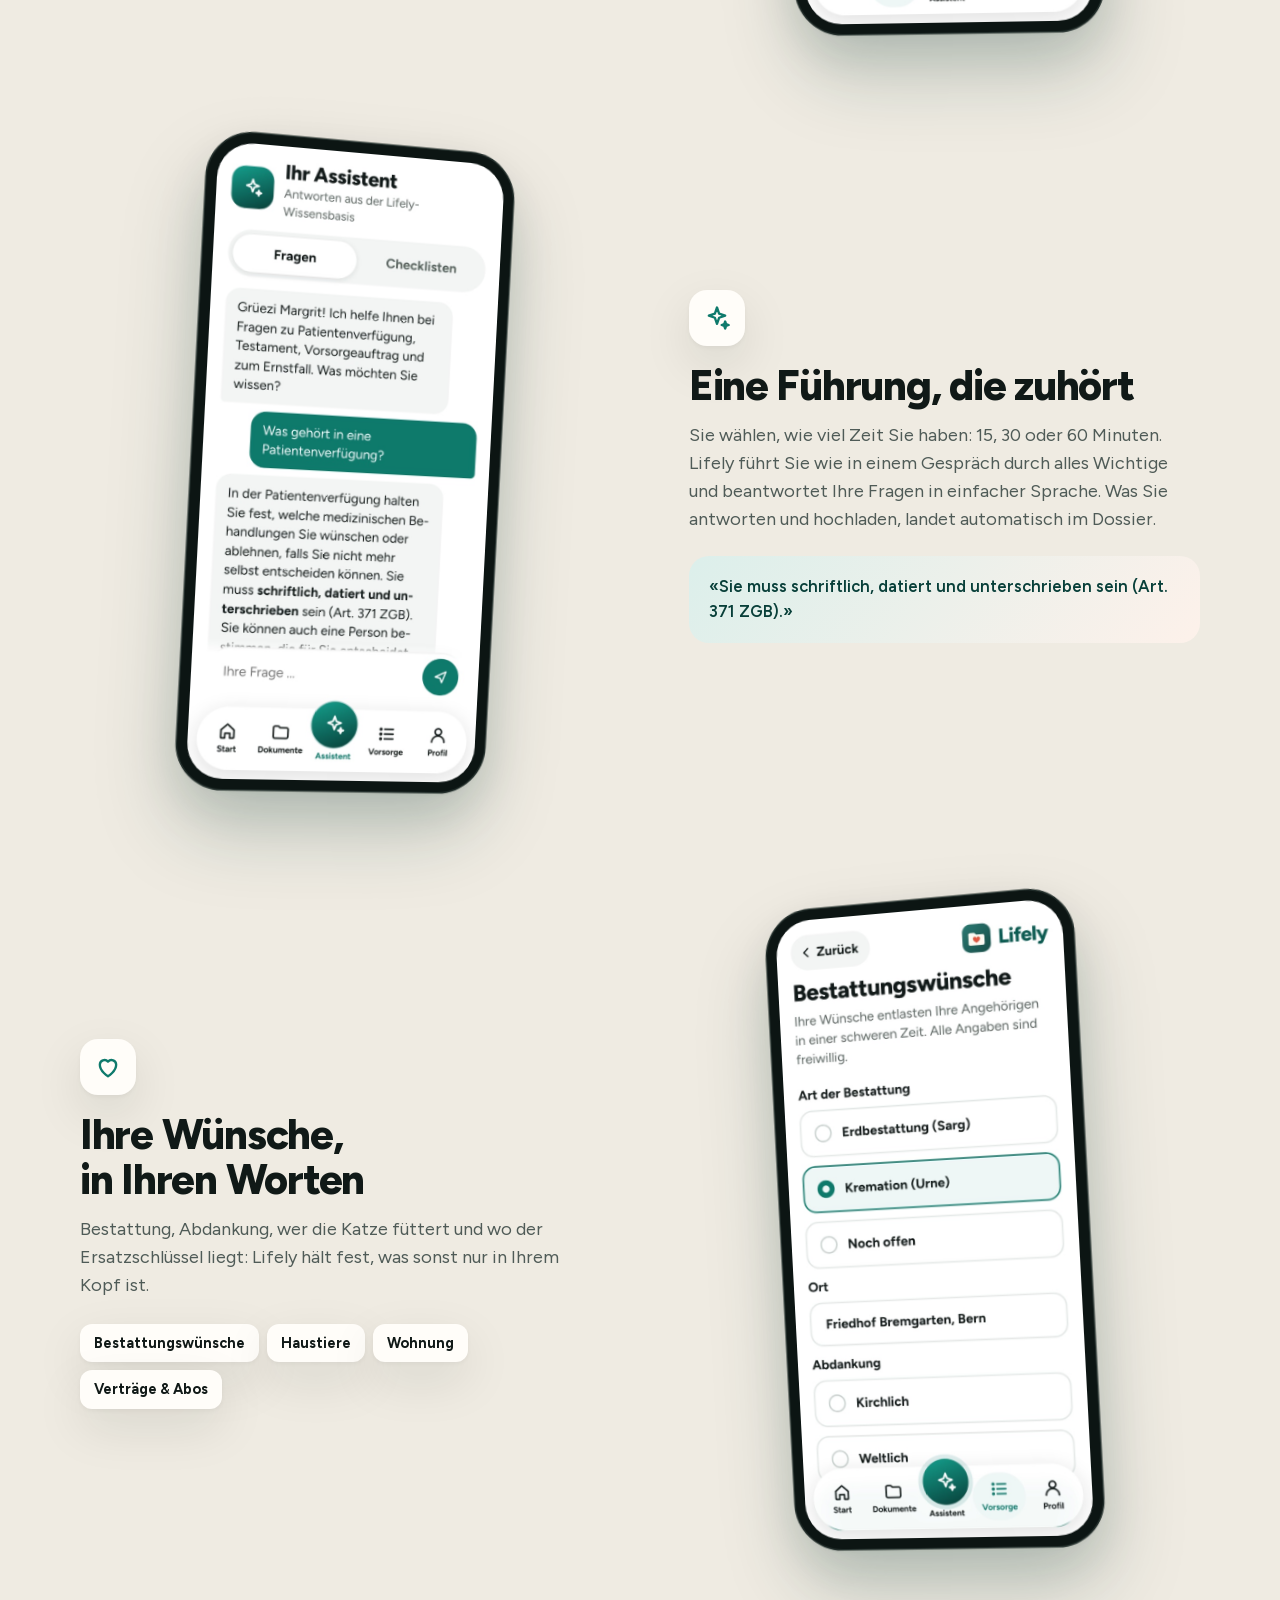
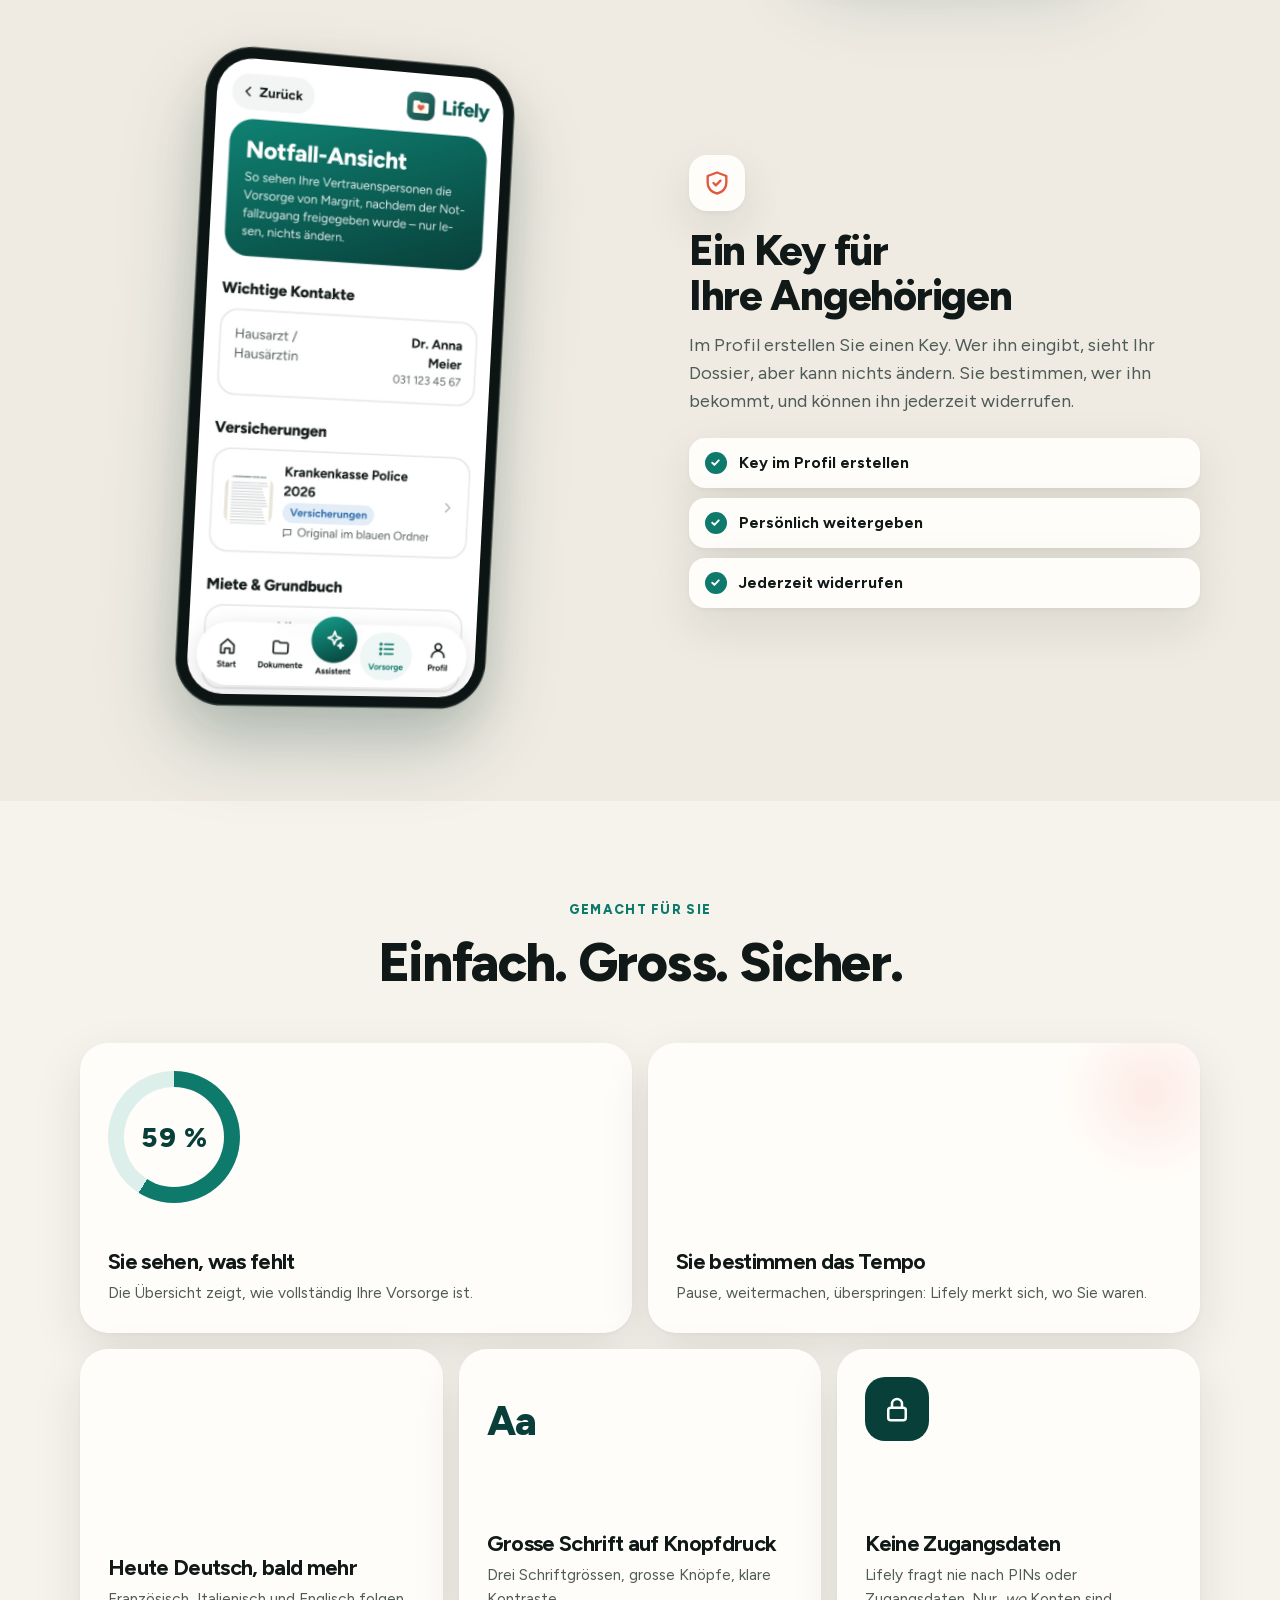
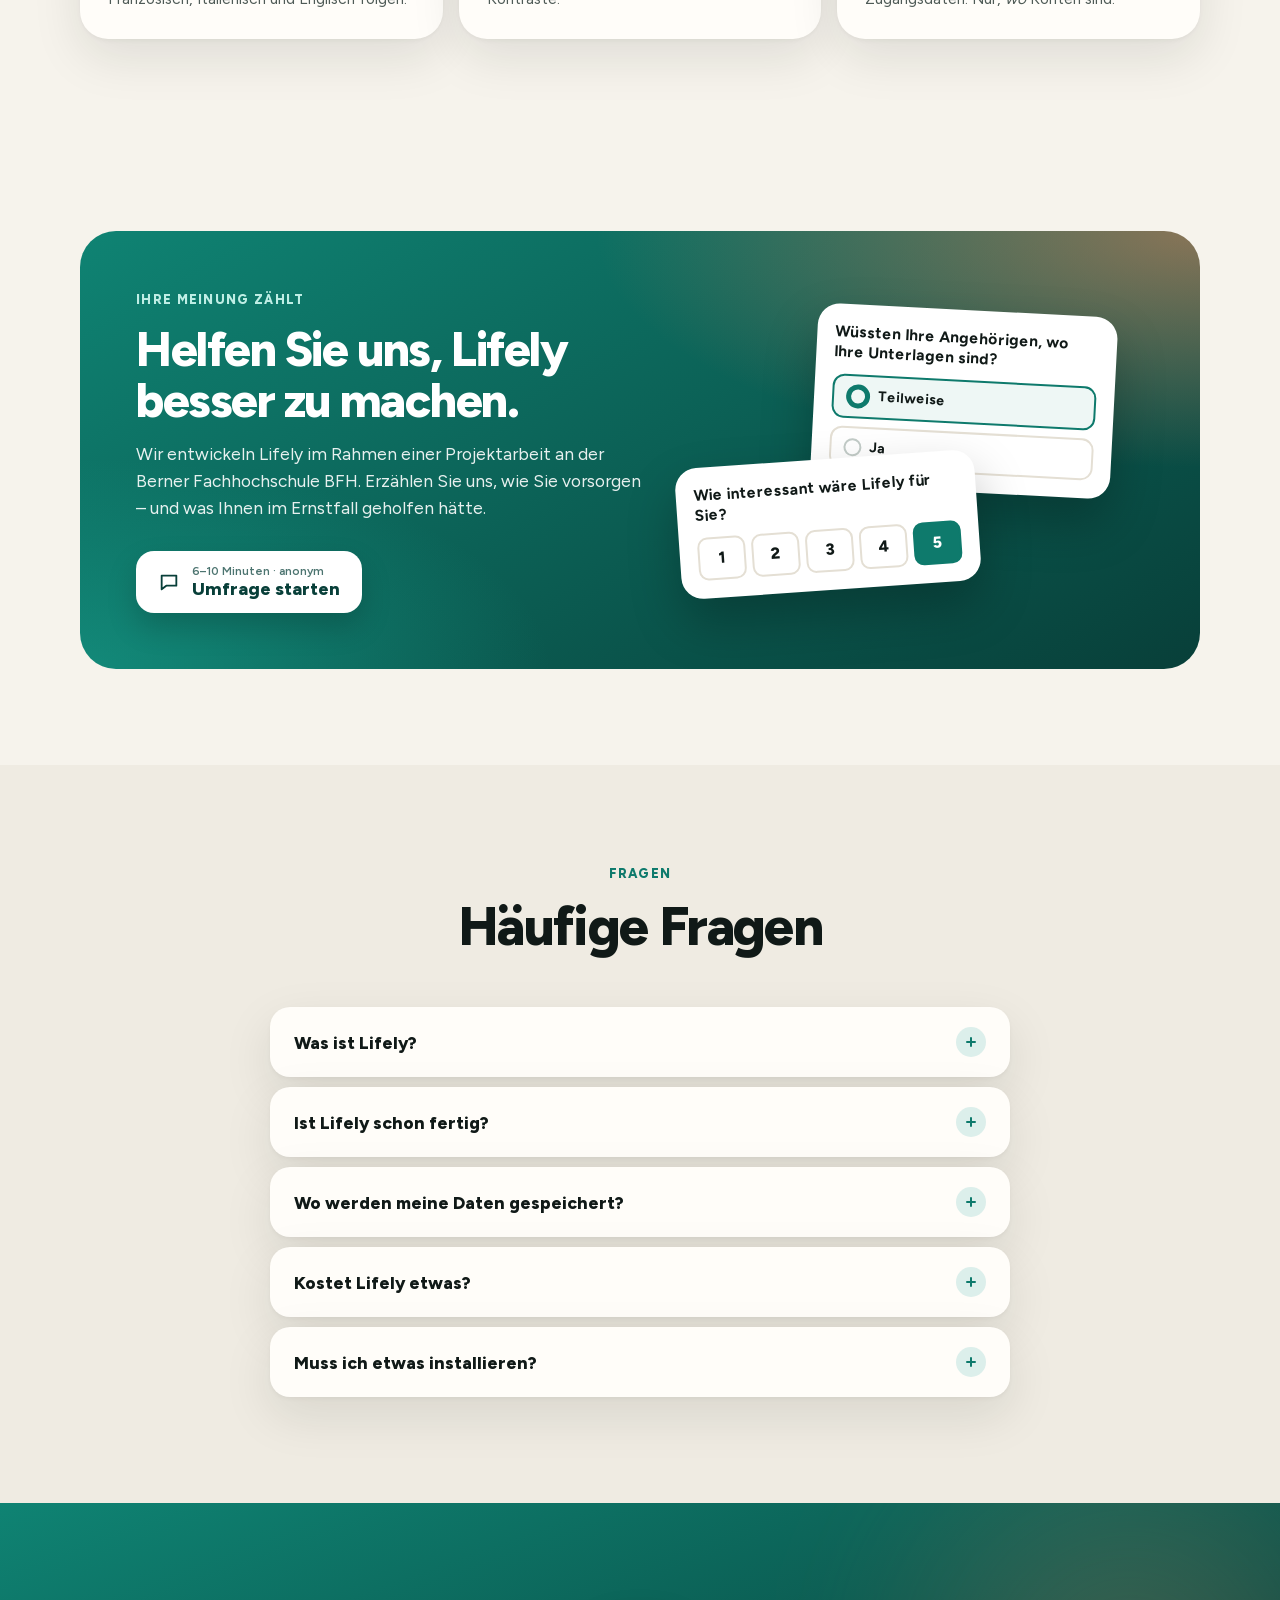
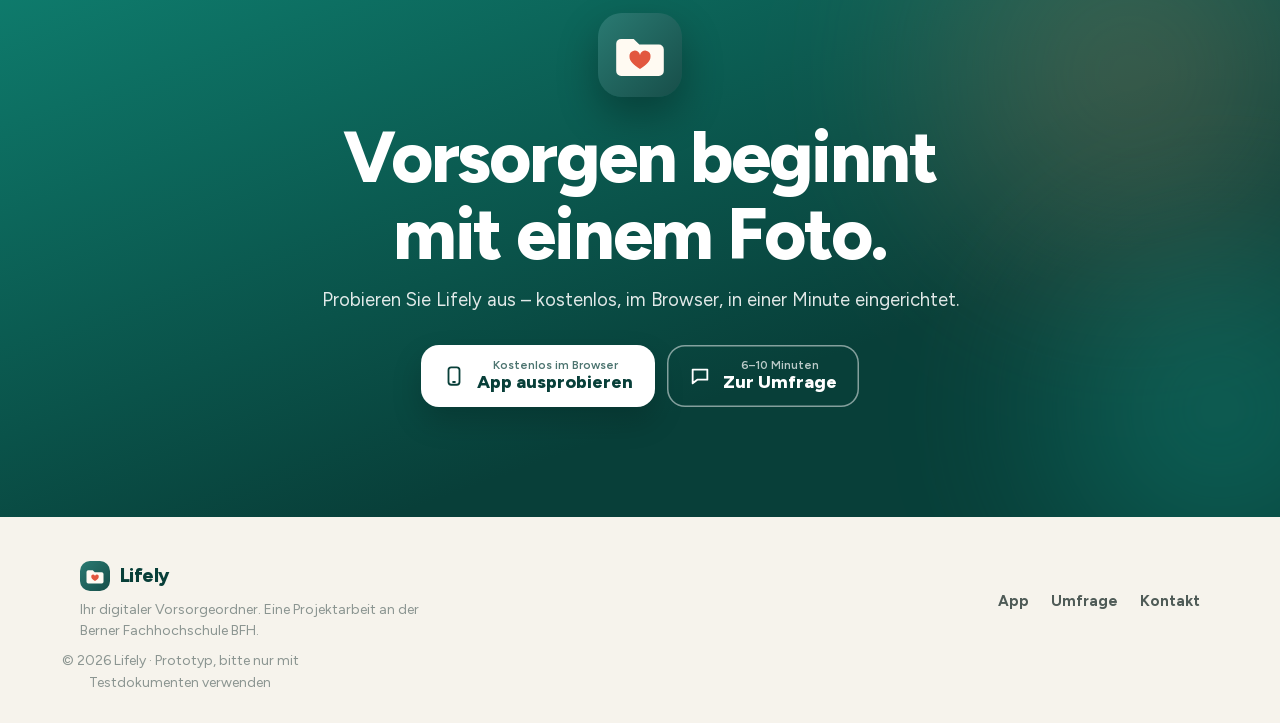
==== commit 4b104eb1: "Lifely Version 3: Geführte Vorsorge, Mein Dossier, Profil mit Key, Ansicht mit Key; Server (Supabase" ====
--- a/index.html
+++ b/index.html
@@ -52,7 +52,7 @@
             <a class="store dark" href="app/"><svg><use href="#i-phone"/></svg><span><small>Kostenlos im Browser</small>App ausprobieren</span></a>
             <a class="store ghost" href="umfrage/"><svg><use href="#i-chat"/></svg><span><small>6–10 Minuten, anonym</small>Zur Umfrage</span></a>
           </div>
-          <ul class="trust rv"><li><svg><use href="#i-check"/></svg>Ohne Werbung</li><li><svg><use href="#i-check"/></svg>Keine Passwörter</li><li><svg><use href="#i-check"/></svg>4 Sprachen</li></ul>
+          <ul class="trust rv"><li><svg><use href="#i-check"/></svg>Ohne Werbung</li><li><svg><use href="#i-check"/></svg>Daten in Zürich</li><li><svg><use href="#i-check"/></svg>Key für Angehörige</li></ul>
         </div>
 
         <div class="hero-art" aria-label="Lifely auf dem Handy">
@@ -79,9 +79,9 @@
     <!-- Zahlen -->
     <section class="strip">
       <div class="wrap strip-in">
-        <div class="rv"><b class="count" data-to="8">8</b><span>Kategorien für Ihre Dokumente</span></div>
-        <div class="rv"><b class="count" data-to="4">4</b><span>Sprachen: DE · FR · EN · IT</span></div>
-        <div class="rv"><b class="count" data-to="7">7</b><span>Tage Widerspruchsfrist beim Notfallzugang</span></div>
+        <div class="rv"><b class="count" data-to="13">13</b><span>Bereiche in Ihrem Dossier</span></div>
+        <div class="rv"><b class="count" data-to="3">3</b><span>Zeitmodi: 15, 30 oder 60 Minuten</span></div>
+        <div class="rv"><b class="count" data-to="1">1</b><span>Key genügt, damit Angehörige Ihr Dossier ansehen</span></div>
         <div class="rv"><b>0</b><span>Werbung, Abos oder Tracking</span></div>
       </div>
     </section>
@@ -115,8 +115,8 @@
         <div class="split">
           <div class="split-text rv">
             <span class="tag-ic"><svg><use href="#i-file"/></svg></span>
-            <h3>Dokumente, sauber geordnet</h3>
-            <p>Versicherungen, AHV, Steuern, Gesundheit, Vollmachten: Jedes Dokument hat seinen Platz. Fotos werden automatisch verkleinert, PDFs gehen auch.</p>
+            <h3>Ihr Dossier, sauber geordnet</h3>
+            <p>Patientenverfügung, Vorsorgeauftrag, Testament, Versicherungen, Konten, Verträge und Wünsche: Alles hat seinen Platz. Fotos und PDFs legen Sie dazu, und Sie können jederzeit selbst ergänzen oder ändern.</p>
             <div class="tags"><span>Versicherungen</span><span>AHV &amp; PK</span><span>Steuern</span><span>Miete</span><span>Gesundheit</span><span>Testament</span></div>
           </div>
           <div class="split-art rv"><div class="phone tilt-r"><img src="img/screen-dokumente.jpg" alt="Dokumentenliste" width="640" height="1385" loading="lazy"></div></div>
@@ -126,8 +126,8 @@
           <div class="split-art rv"><div class="phone tilt-l"><img src="img/screen-assistent.jpg" alt="Assistent" width="640" height="1385" loading="lazy"></div></div>
           <div class="split-text rv">
             <span class="tag-ic"><svg><use href="#i-spark"/></svg></span>
-            <h3>Ein Assistent, der zuhört</h3>
-            <p>Was gehört in eine Patientenverfügung? Wie schreibe ich ein gültiges Testament? Einfache Antworten zum Schweizer Recht – ohne Fachchinesisch.</p>
+            <h3>Eine Führung, die zuhört</h3>
+            <p>Sie wählen, wie viel Zeit Sie haben: 15, 30 oder 60 Minuten. Lifely führt Sie wie in einem Gespräch durch alles Wichtige und beantwortet Ihre Fragen in einfacher Sprache. Was Sie antworten und hochladen, landet automatisch im Dossier.</p>
             <div class="callout">«Sie muss schriftlich, datiert und unterschrieben sein (Art. 371 ZGB).»</div>
           </div>
         </div>
@@ -146,9 +146,9 @@
           <div class="split-art rv"><div class="phone tilt-l"><img src="img/screen-notfall.jpg" alt="Notfall-Ansicht" width="640" height="1385" loading="lazy"></div></div>
           <div class="split-text rv">
             <span class="tag-ic coral"><svg><use href="#i-shield"/></svg></span>
-            <h3>Die Notfall-Ansicht für Angehörige</h3>
-            <p>Hausarzt, Dokumente, Wünsche und Kontakte auf einen Blick – nur lesen, nichts ändern. Dazu eine Checkliste: Was ist im Ernstfall zu tun?</p>
-            <ul class="mini-list"><li>Todesfall innert 2 Tagen melden</li><li>Testament der Behörde einreichen</li><li>Banken und Versicherungen informieren</li></ul>
+            <h3>Ein Key für Ihre Angehörigen</h3>
+            <p>Im Profil erstellen Sie einen Key. Wer ihn eingibt, sieht Ihr Dossier, aber kann nichts ändern. Sie bestimmen, wer ihn bekommt, und können ihn jederzeit widerrufen.</p>
+            <ul class="mini-list"><li>Key im Profil erstellen</li><li>Persönlich weitergeben</li><li>Jederzeit widerrufen</li></ul>
           </div>
         </div>
       </div>
@@ -160,22 +160,11 @@
         <div class="head rv"><span class="kicker">Gemacht für Sie</span><h2>Einfach. Gross. Sicher.</h2></div>
         <div class="bento">
           <article class="tile t-ring rv"><div class="ring" id="ring" style="--p:0"><span id="ringNum">0 %</span></div><h3>Sie sehen, was fehlt</h3><p>Die Übersicht zeigt, wie vollständig Ihre Vorsorge ist.</p></article>
-          <article class="tile t-bell rv"><div class="notif"><img src="icons/logo.svg" alt="" width="34" height="34"><span><b>Lifely</b><small>Bitte Patientenverfügung prüfen</small></span></div><h3>Erinnert Sie rechtzeitig</h3><p>Jährlich oder alle 2 Jahre – Sie bestimmen.</p></article>
-          <article class="tile t-lang rv"><div class="hello" aria-hidden="true"><span>Grüezi</span><span>Bonjour</span><span>Hello</span><span>Buongiorno</span></div><h3>Spricht Ihre Sprache</h3><p>Deutsch, Français, English, Italiano.</p></article>
+          <article class="tile t-bell rv"><div class="notif"><img src="icons/logo.svg" alt="" width="34" height="34"><span><b>Lifely</b><small>Weiter mit: Versicherungen</small></span></div><h3>Sie bestimmen das Tempo</h3><p>Pause, weitermachen, überspringen: Lifely merkt sich, wo Sie waren.</p></article>
+          <article class="tile t-lang rv"><div class="hello" aria-hidden="true"><span>Grüezi</span><span>Bonjour</span><span>Hello</span><span>Buongiorno</span></div><h3>Heute Deutsch, bald mehr</h3><p>Französisch, Italienisch und Englisch folgen.</p></article>
           <article class="tile t-size rv"><div class="aa" aria-hidden="true">Aa</div><h3>Grosse Schrift auf Knopfdruck</h3><p>Drei Schriftgrössen, grosse Knöpfe, klare Kontraste.</p></article>
-          <article class="tile t-lock rv"><div class="lockbox" aria-hidden="true"><svg><use href="#i-lock"/></svg></div><h3>Keine Passwörter</h3><p>Lifely fragt nie nach PINs oder Zugangsdaten. Nur, <em>wo</em> Konten sind.</p></article>
-        </div>
-      </div>
-    </section>
-
-    <!-- Sprachen-Galerie -->
-    <section class="section alt">
-      <div class="wrap"><div class="head rv"><span class="kicker">Viersprachig</span><h2>Für die ganze Schweiz.</h2></div></div>
-      <div class="gallery" tabindex="0" aria-label="Lifely in vier Sprachen">
-        <figure class="rv"><div class="phone"><img src="img/screen-start.jpg" alt="Lifely auf Deutsch" width="640" height="1385" loading="lazy"></div><figcaption>Deutsch</figcaption></figure>
-        <figure class="rv"><div class="phone"><img src="img/screen-start-fr.jpg" alt="Lifely en français" width="640" height="1385" loading="lazy"></div><figcaption>Français</figcaption></figure>
-        <figure class="rv"><div class="phone"><img src="img/screen-start-it.jpg" alt="Lifely in italiano" width="640" height="1385" loading="lazy"></div><figcaption>Italiano</figcaption></figure>
-        <figure class="rv"><div class="phone"><img src="img/screen-start-en.jpg" alt="Lifely in English" width="640" height="1385" loading="lazy"></div><figcaption>English</figcaption></figure>
+          <article class="tile t-lock rv"><div class="lockbox" aria-hidden="true"><svg><use href="#i-lock"/></svg></div><h3>Keine Zugangsdaten</h3><p>Lifely fragt nie nach PINs oder Zugangsdaten. Nur, <em>wo</em> Konten sind.</p></article>
+        </div>
       </div>
     </section>
 
@@ -201,9 +190,9 @@
     <section class="section alt" id="fragen">
       <div class="wrap narrow">
         <div class="head rv"><span class="kicker">Fragen</span><h2>Häufige Fragen</h2></div>
-        <details class="rv"><summary>Was ist Lifely?</summary><div class="ans"><p>Ein digitaler Vorsorgeordner. Sie legen wichtige Dokumente, Verträge und persönliche Wünsche an einem Ort ab und bestimmen Vertrauenspersonen, die im Ernstfall Zugriff erhalten.</p></div></details>
+        <details class="rv"><summary>Was ist Lifely?</summary><div class="ans"><p>Lifely führt Sie in 15, 30 oder 60 Minuten durch Ihre Vorsorge. Was Sie antworten und hochladen, legt es automatisch in Ihrem Dossier ab. Mit einem Key können Angehörige das Dossier ansehen, aber nichts ändern.</p></div></details>
         <details class="rv"><summary>Ist Lifely schon fertig?</summary><div class="ans"><p>Nein. Lifely ist ein Prototyp aus einer Projektarbeit an der Berner Fachhochschule BFH. Sie können die App ausprobieren – bitte nur mit Testdokumenten.</p></div></details>
-        <details class="rv"><summary>Wo werden meine Daten gespeichert?</summary><div class="ans"><p>Im Prototyp bleiben alle Dokumente und Angaben nur im Browser auf Ihrem Gerät. Es gibt keine Cloud und keinen Server – niemand sonst sieht Ihre Unterlagen.</p></div></details>
+        <details class="rv"><summary>Wo werden meine Daten gespeichert?</summary><div class="ans"><p>Auf einem Server in der Schweiz (Zürich), nur für Ihr Konto zugänglich. Andere sehen Ihr Dossier nur, wenn Sie einen Key weitergeben. Wenn Sie der KI eine Frage stellen, geht nur der Text der Frage an einen KI-Dienst ausserhalb der Schweiz, nie Ihre Dokumente. Lifely ist ein Prototyp: Bitte tragen Sie nur Testdaten ein.</p></div></details>
         <details class="rv"><summary>Kostet Lifely etwas?</summary><div class="ans"><p>Der Prototyp ist kostenlos und ohne Werbung. Ob und was eine spätere Version kosten soll, möchten wir in der <a href="umfrage/">Umfrage</a> herausfinden.</p></div></details>
         <details class="rv"><summary>Muss ich etwas installieren?</summary><div class="ans"><p>Nein. Lifely läuft im Browser auf Handy, Tablet und Computer. Auf dem Handy können Sie die App zum Startbildschirm hinzufügen.</p></div></details>
       </div>
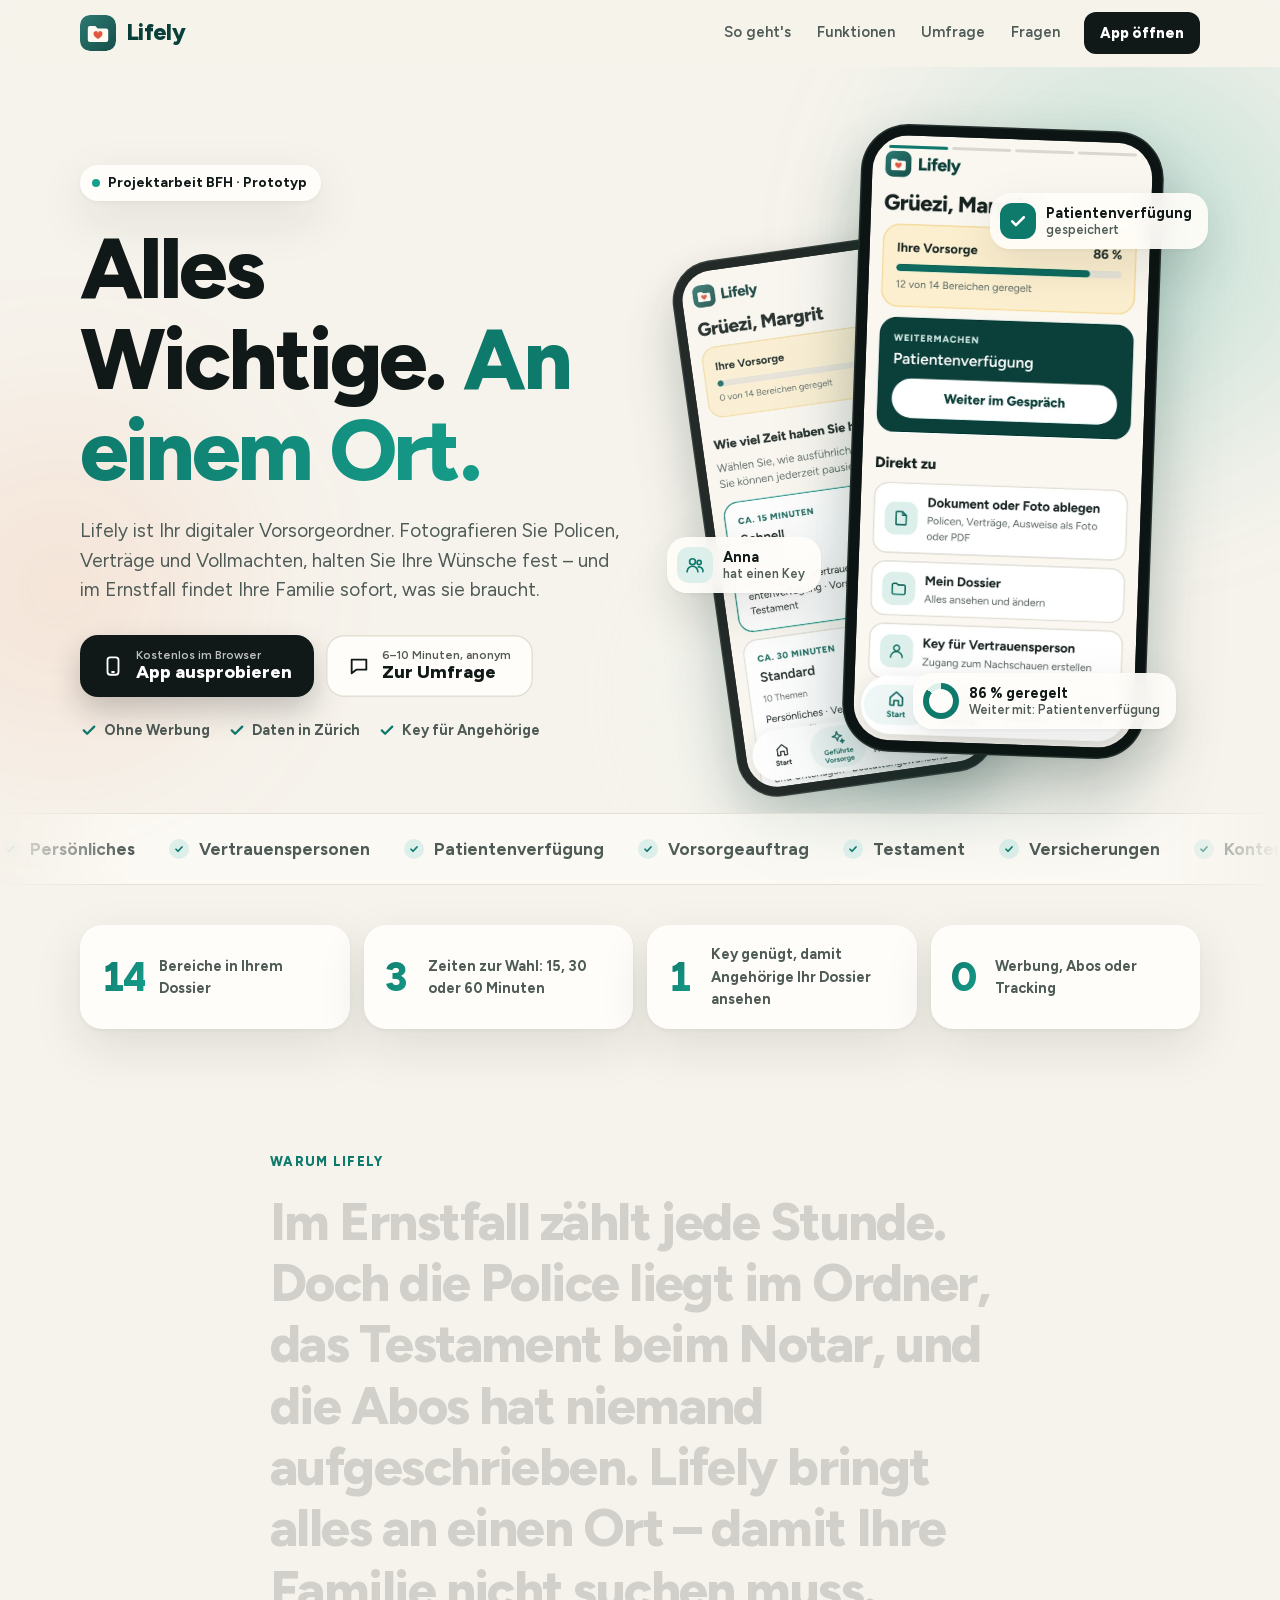
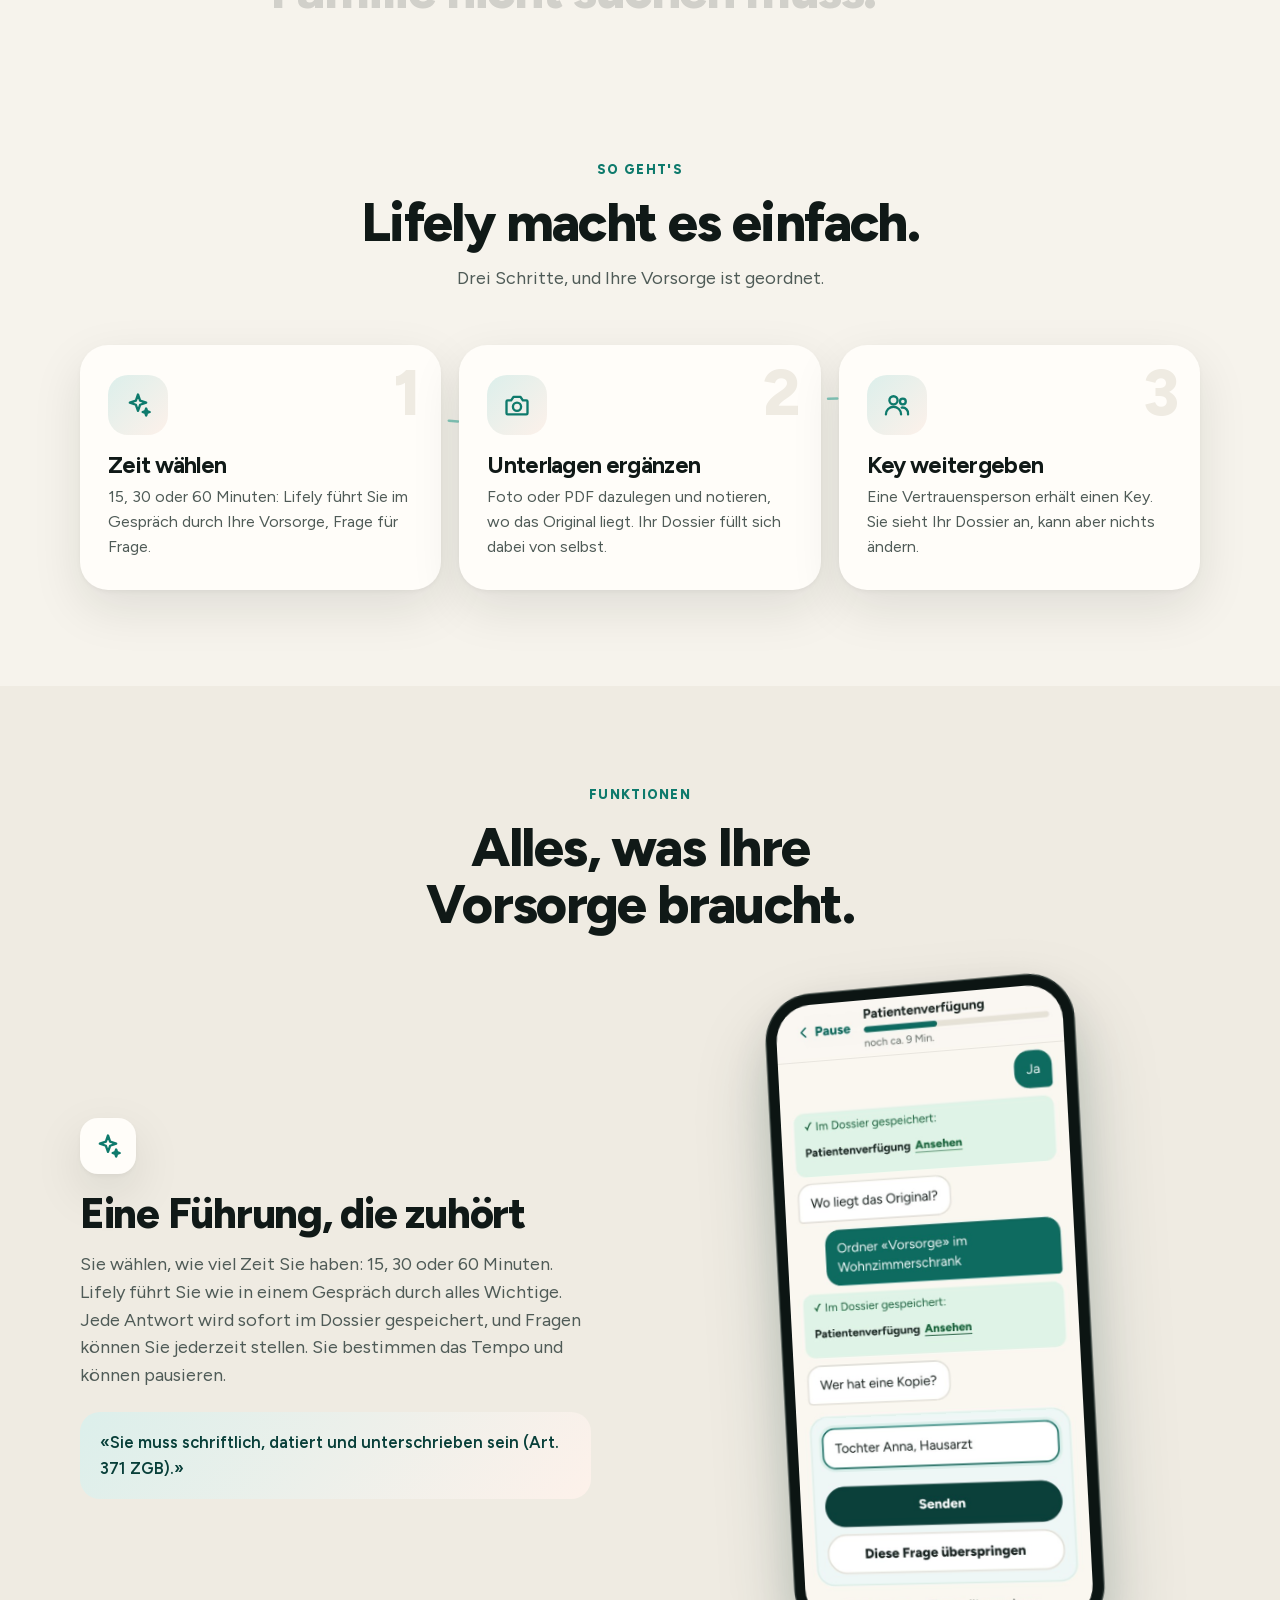
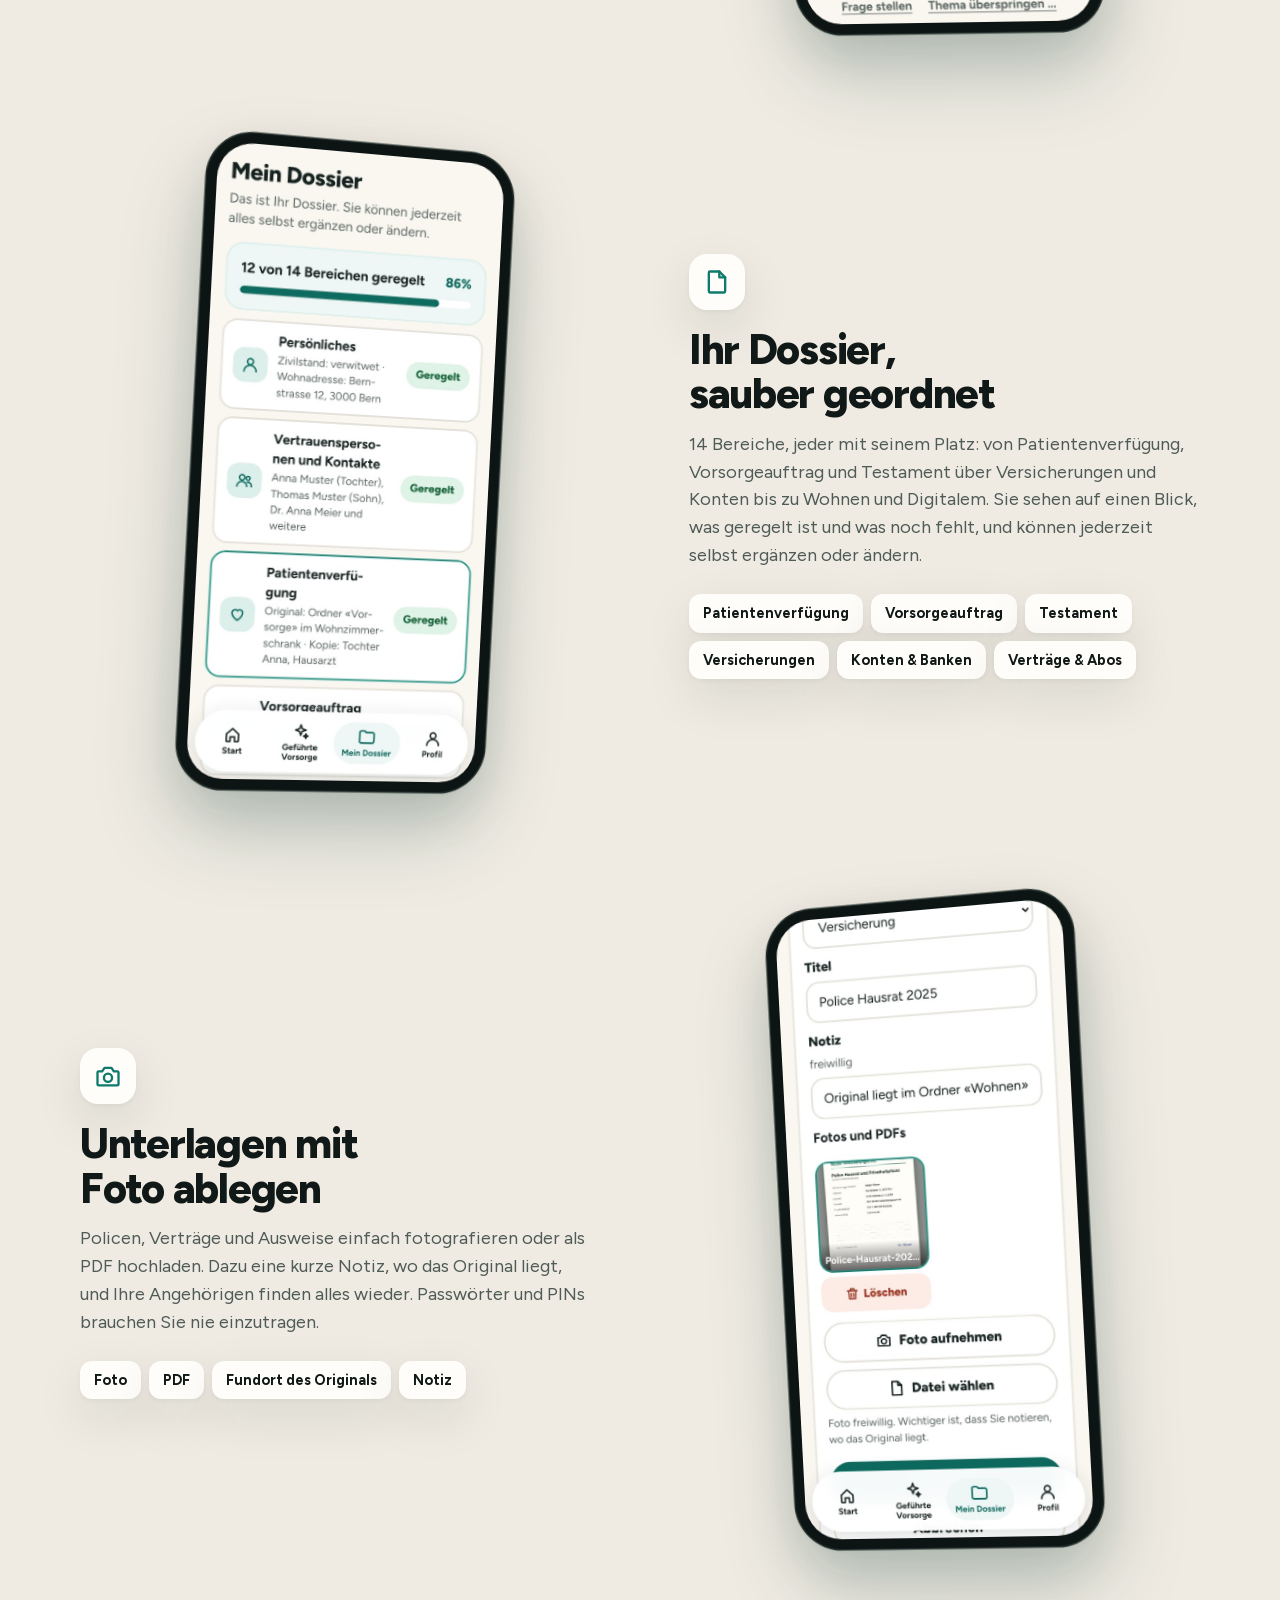
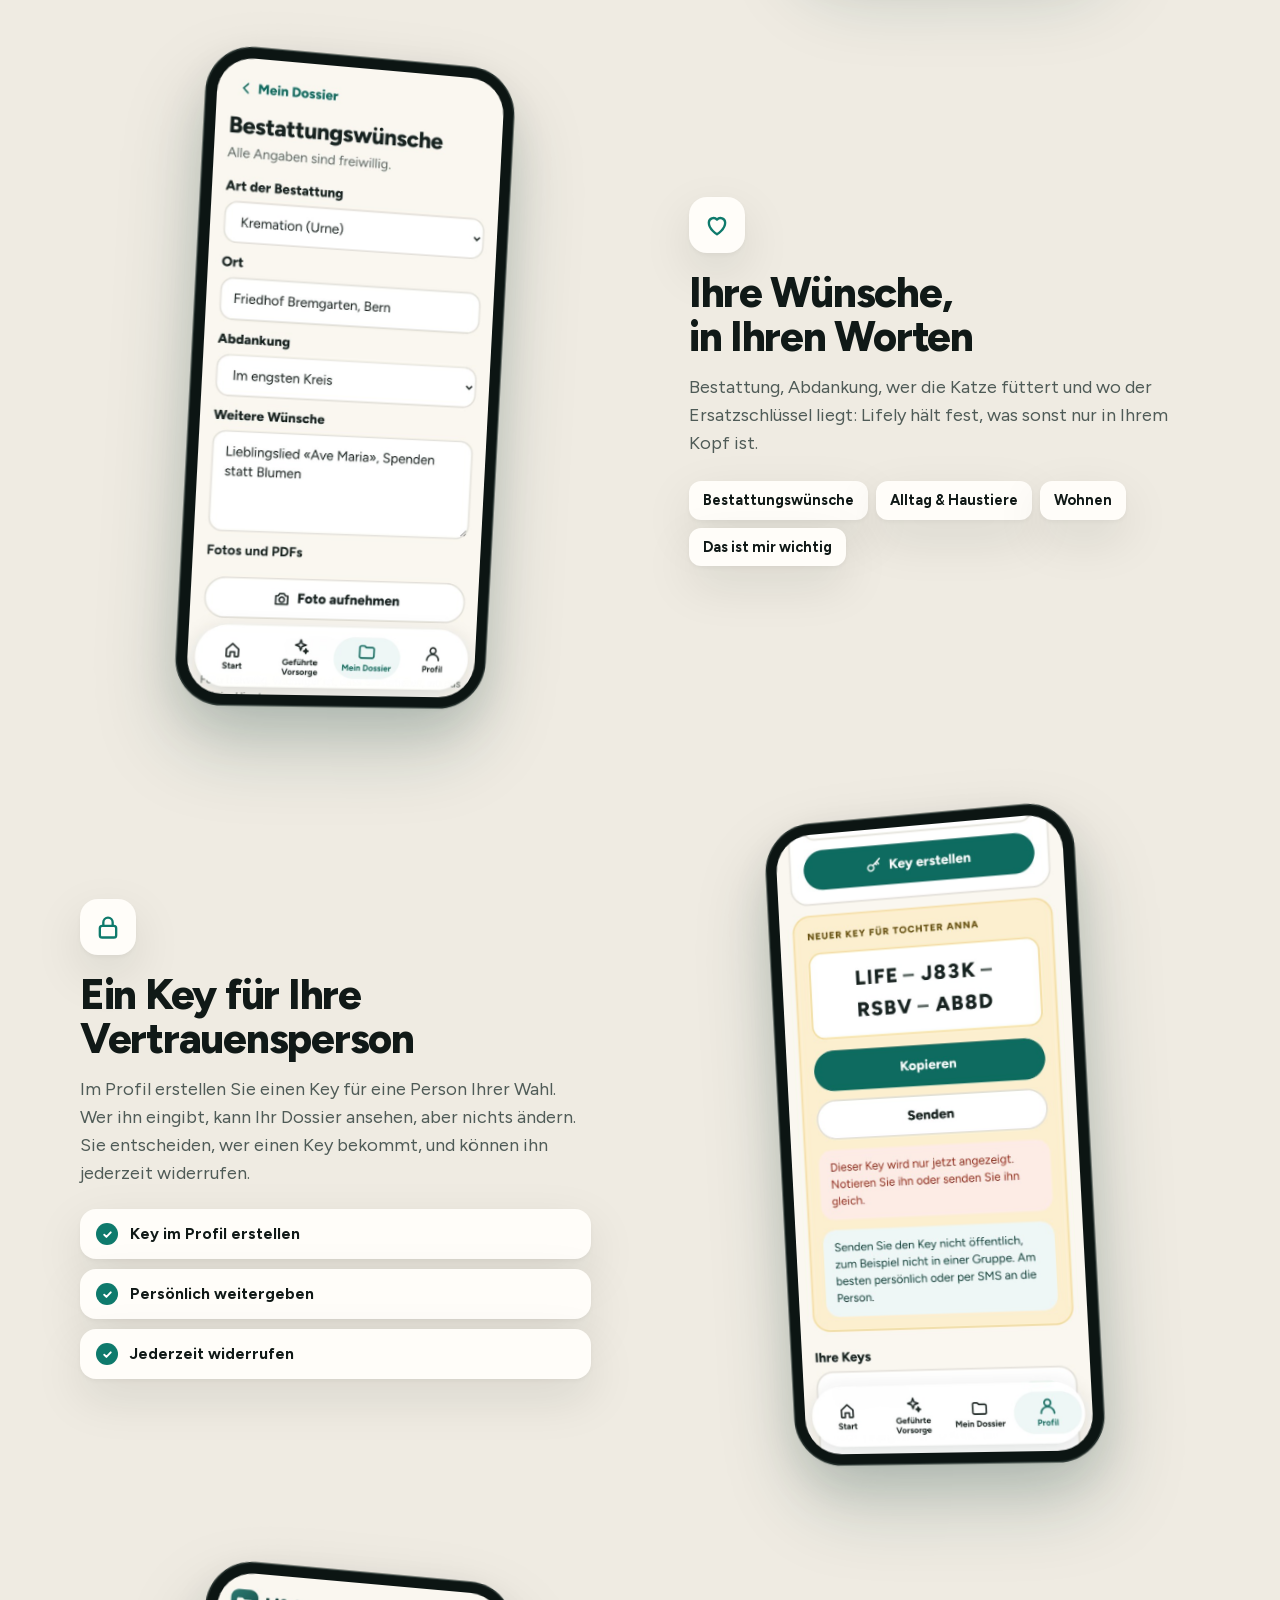
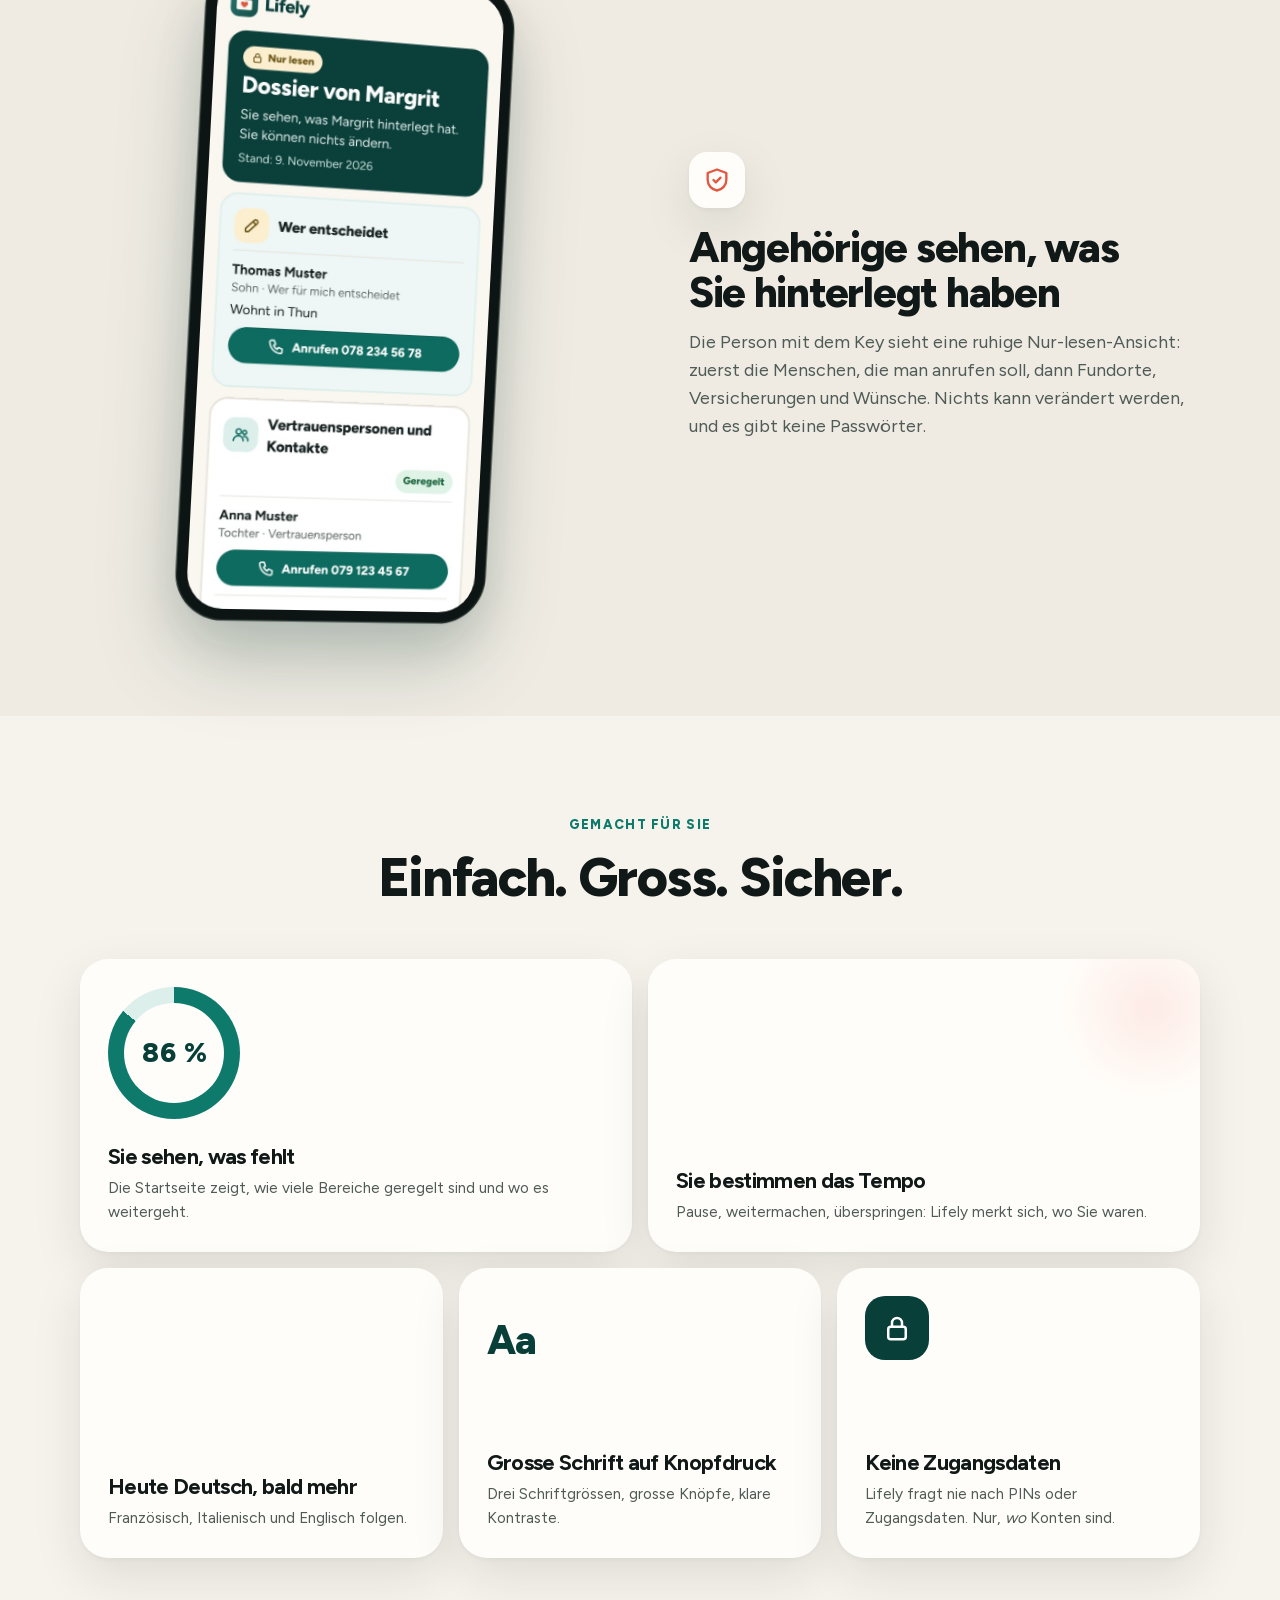
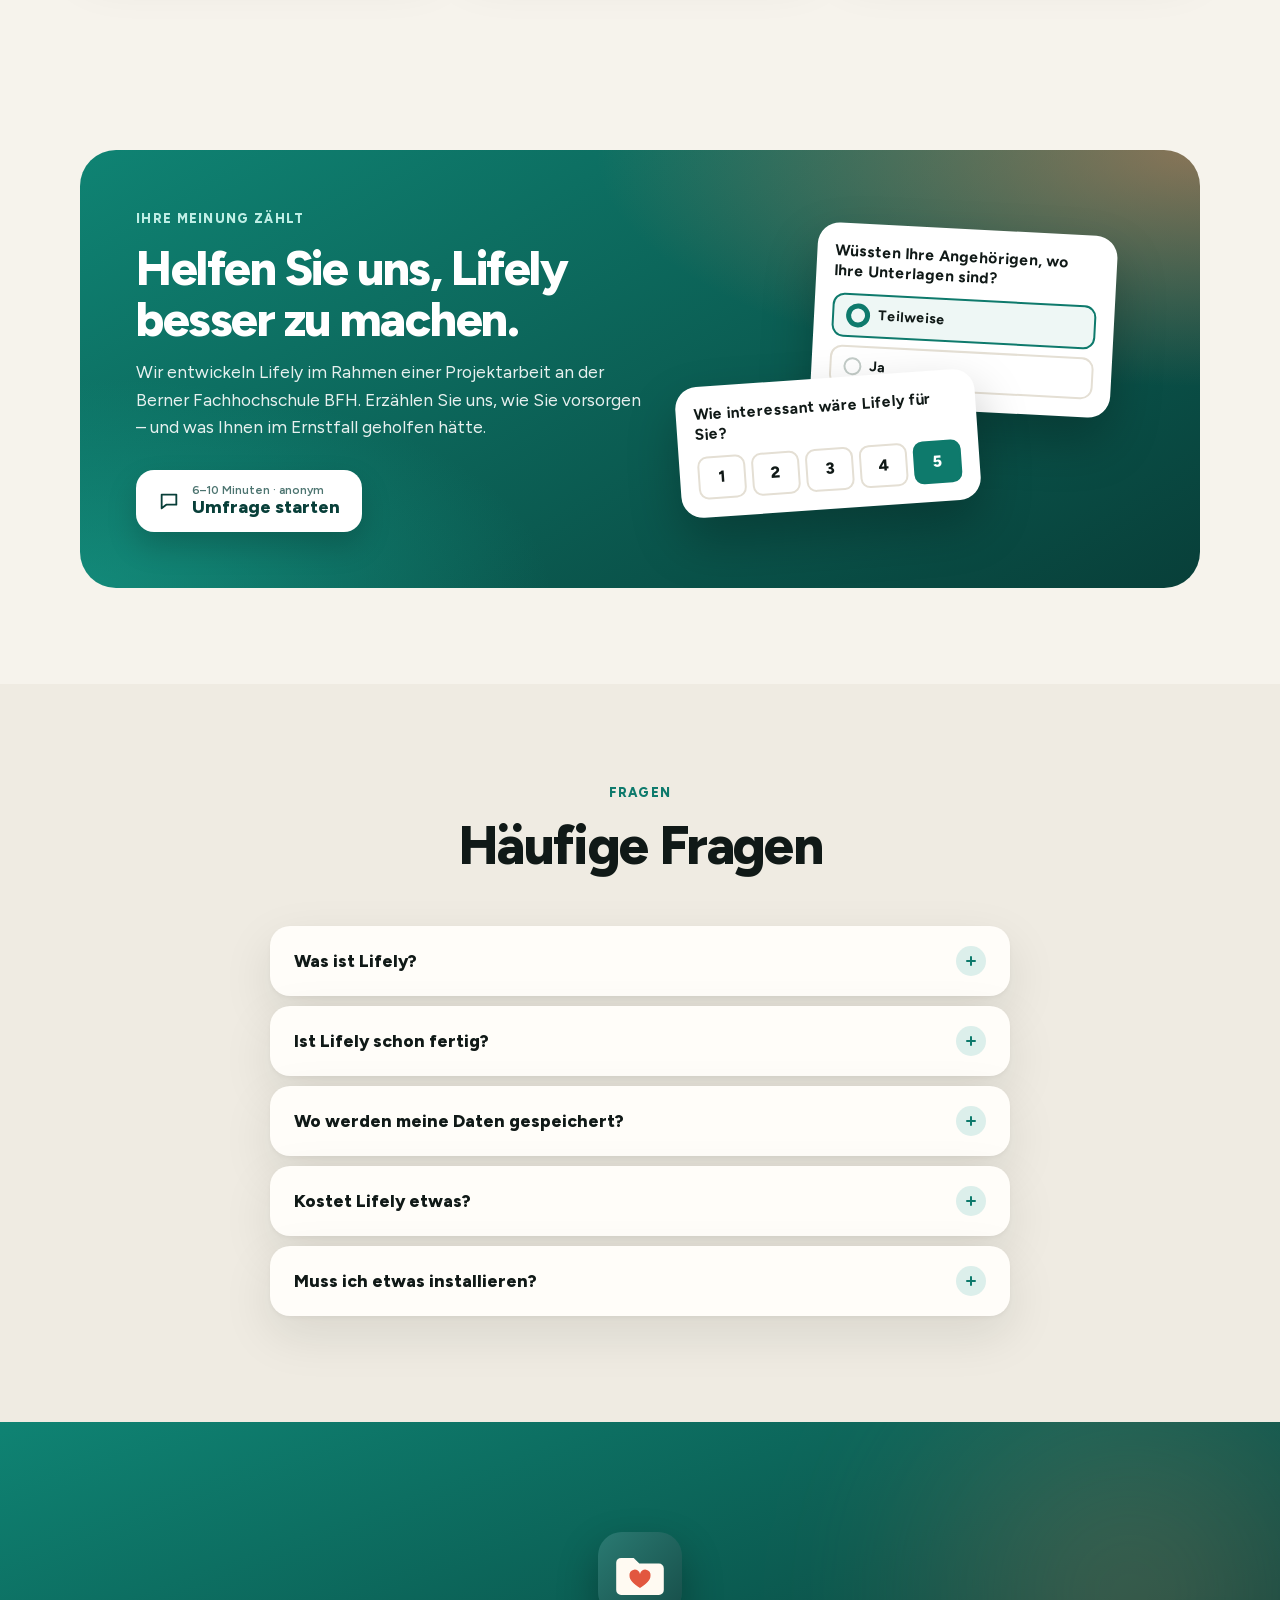
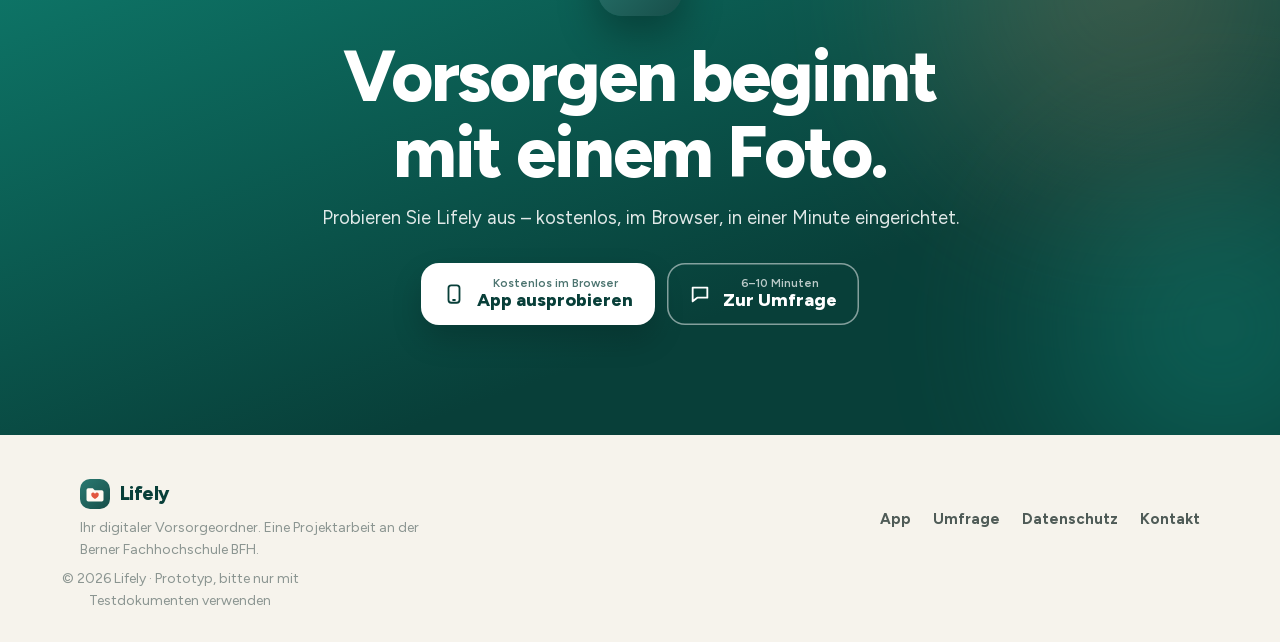
==== commit 020e85d1: "Landingpage: neue Bilder und Texte zur aktuellen App (V3), Datenschutzerklärung (KI-Dienst in den US" ====
--- a/index.html
+++ b/index.html
@@ -8,7 +8,7 @@
   <meta name="description" content="Lifely ordnet Ihre wichtigen Unterlagen an einem Ort. Im Ernstfall finden Ihre Angehörigen sofort, was sie brauchen. Ein Projekt der Berner Fachhochschule BFH.">
   <meta property="og:title" content="Lifely – Ihr digitaler Vorsorgeordner">
   <meta property="og:description" content="Alle wichtigen Unterlagen an einem Ort – für Sie und Ihre Angehörigen.">
-  <meta property="og:image" content="https://icham135.github.io/lifely/img/screen-start.jpg">
+  <meta property="og:image" content="https://icham135.github.io/lifely/img/v3-start.jpg">
   <link rel="icon" href="icons/logo.svg" type="image/svg+xml">
   <link rel="preload" href="fonts/figtree-latin.woff2" as="font" type="font/woff2" crossorigin>
   <link rel="stylesheet" href="landing.css?v=2">
@@ -56,31 +56,31 @@
         </div>
 
         <div class="hero-art" aria-label="Lifely auf dem Handy">
-          <div class="phone back" aria-hidden="true"><img src="img/screen-vorsorge.jpg" alt="" width="640" height="1385"></div>
+          <div class="phone back" aria-hidden="true"><img src="img/v3-zeitwahl.jpg" alt="" width="640" height="1385"></div>
           <div class="phone main story" id="story">
             <div class="story-bars" aria-hidden="true"><i></i><i></i><i></i><i></i></div>
-            <img class="on" src="img/screen-start.jpg" alt="Lifely Startseite" width="640" height="1385">
-            <img src="img/screen-dokumente.jpg" alt="Dokumente nach Kategorien" width="640" height="1385" loading="lazy">
-            <img src="img/screen-assistent.jpg" alt="Assistent beantwortet eine Frage" width="640" height="1385" loading="lazy">
-            <img src="img/screen-notfall.jpg" alt="Notfall-Ansicht für Angehörige" width="640" height="1385" loading="lazy">
+            <img class="on" src="img/v3-start.jpg" alt="Startseite der Lifely-App mit Fortschritt Ihrer Vorsorge" width="640" height="1385">
+            <img src="img/v3-chat.jpg" alt="Geführte Vorsorge: Lifely stellt Fragen im Gespräch, Ihre Antworten landen im Dossier" width="640" height="1385" loading="lazy">
+            <img src="img/v3-dossier.jpg" alt="Mein Dossier mit allen Bereichen und Fortschrittsanzeige" width="640" height="1385" loading="lazy">
+            <img src="img/v3-nur-lesen.jpg" alt="Nur-lesen-Ansicht für Angehörige mit Kontakten" width="640" height="1385" loading="lazy">
           </div>
           <div class="chip c1"><span class="chip-ic ok"><svg><use href="#i-check"/></svg></span><span><b>Patientenverfügung</b><small>gespeichert</small></span></div>
-          <div class="chip c2"><span class="chip-ic"><svg><use href="#i-people"/></svg></span><span><b>Thomas</b><small>hat Notfallzugang</small></span></div>
-          <div class="chip c3"><span class="ring-mini" style="--p:62"></span><span><b>62 % erfasst</b><small>Weiter mit: Steuern</small></span></div>
+          <div class="chip c2"><span class="chip-ic"><svg><use href="#i-people"/></svg></span><span><b>Anna</b><small>hat einen Key</small></span></div>
+          <div class="chip c3"><span class="ring-mini" style="--p:86"></span><span><b>86 % geregelt</b><small>Weiter mit: Patientenverfügung</small></span></div>
         </div>
       </div>
 
       <div class="marquee" aria-hidden="true"><div class="track">
-        <span>Versicherungen</span><span>AHV &amp; Pensionskasse</span><span>Patientenverfügung</span><span>Vorsorgeauftrag</span><span>Testament</span><span>Verträge &amp; Abos</span><span>Bestattungswünsche</span><span>Wichtige Kontakte</span><span>Steuern</span>
-        <span>Versicherungen</span><span>AHV &amp; Pensionskasse</span><span>Patientenverfügung</span><span>Vorsorgeauftrag</span><span>Testament</span><span>Verträge &amp; Abos</span><span>Bestattungswünsche</span><span>Wichtige Kontakte</span><span>Steuern</span>
+        <span>Persönliches</span><span>Vertrauenspersonen</span><span>Patientenverfügung</span><span>Vorsorgeauftrag</span><span>Testament</span><span>Versicherungen</span><span>Konten &amp; Banken</span><span>Verträge &amp; Abos</span><span>Dokumente</span><span>Wohnen</span><span>Bestattungswünsche</span><span>Alltag</span><span>Das ist mir wichtig</span><span>Digitales</span>
+        <span>Persönliches</span><span>Vertrauenspersonen</span><span>Patientenverfügung</span><span>Vorsorgeauftrag</span><span>Testament</span><span>Versicherungen</span><span>Konten &amp; Banken</span><span>Verträge &amp; Abos</span><span>Dokumente</span><span>Wohnen</span><span>Bestattungswünsche</span><span>Alltag</span><span>Das ist mir wichtig</span><span>Digitales</span>
       </div></div>
     </section>
 
     <!-- Zahlen -->
     <section class="strip">
       <div class="wrap strip-in">
-        <div class="rv"><b class="count" data-to="13">13</b><span>Bereiche in Ihrem Dossier</span></div>
-        <div class="rv"><b class="count" data-to="3">3</b><span>Zeitmodi: 15, 30 oder 60 Minuten</span></div>
+        <div class="rv"><b class="count" data-to="14">14</b><span>Bereiche in Ihrem Dossier</span></div>
+        <div class="rv"><b class="count" data-to="3">3</b><span>Zeiten zur Wahl: 15, 30 oder 60 Minuten</span></div>
         <div class="rv"><b class="count" data-to="1">1</b><span>Key genügt, damit Angehörige Ihr Dossier ansehen</span></div>
         <div class="rv"><b>0</b><span>Werbung, Abos oder Tracking</span></div>
       </div>
@@ -97,12 +97,12 @@
     <!-- So geht's -->
     <section class="section" id="so-gehts">
       <div class="wrap">
-        <div class="head rv"><span class="kicker">So geht's</span><h2>Lifely macht es einfach.</h2><p>Drei Schritte – und Ihre Vorsorge ist geordnet.</p></div>
+        <div class="head rv"><span class="kicker">So geht's</span><h2>Lifely macht es einfach.</h2><p>Drei Schritte, und Ihre Vorsorge ist geordnet.</p></div>
         <div class="steps">
           <svg class="connector" viewBox="0 0 1000 40" preserveAspectRatio="none" aria-hidden="true"><path d="M60 20 C 300 -10, 400 50, 500 20 S 760 -10, 940 20"/></svg>
-          <article class="step rv"><span class="num">1</span><span class="step-ic"><svg><use href="#i-camera"/></svg></span><h3>Fotografieren</h3><p>Blatt auf den Tisch, Foto machen, Kategorie wählen. Eine Notiz sagt, wo das Original liegt.</p></article>
-          <article class="step rv"><span class="num">2</span><span class="step-ic"><svg><use href="#i-list"/></svg></span><h3>Ergänzen</h3><p>Verträge, Banken, Kontakte und Wünsche erfassen. Lifely zeigt, was noch fehlt.</p></article>
-          <article class="step rv"><span class="num">3</span><span class="step-ic"><svg><use href="#i-people"/></svg></span><h3>Vertrauen schenken</h3><p>Vertrauenspersonen bestimmen. Im Notfall sehen sie alles – und nur dann.</p></article>
+          <article class="step rv"><span class="num">1</span><span class="step-ic"><svg><use href="#i-spark"/></svg></span><h3>Zeit wählen</h3><p>15, 30 oder 60 Minuten: Lifely führt Sie im Gespräch durch Ihre Vorsorge, Frage für Frage.</p></article>
+          <article class="step rv"><span class="num">2</span><span class="step-ic"><svg><use href="#i-camera"/></svg></span><h3>Unterlagen ergänzen</h3><p>Foto oder PDF dazulegen und notieren, wo das Original liegt. Ihr Dossier füllt sich dabei von selbst.</p></article>
+          <article class="step rv"><span class="num">3</span><span class="step-ic"><svg><use href="#i-people"/></svg></span><h3>Key weitergeben</h3><p>Eine Vertrauensperson erhält einen Key. Sie sieht Ihr Dossier an, kann aber nichts ändern.</p></article>
         </div>
       </div>
     </section>
@@ -114,41 +114,61 @@
 
         <div class="split">
           <div class="split-text rv">
+            <span class="tag-ic"><svg><use href="#i-spark"/></svg></span>
+            <h3>Eine Führung, die zuhört</h3>
+            <p>Sie wählen, wie viel Zeit Sie haben: 15, 30 oder 60 Minuten. Lifely führt Sie wie in einem Gespräch durch alles Wichtige. Jede Antwort wird sofort im Dossier gespeichert, und Fragen können Sie jederzeit stellen. Sie bestimmen das Tempo und können pausieren.</p>
+            <div class="callout">«Sie muss schriftlich, datiert und unterschrieben sein (Art. 371 ZGB).»</div>
+          </div>
+          <div class="split-art rv"><div class="phone tilt-r"><img src="img/v3-chat.jpg" alt="Geführte Vorsorge: Gespräch mit Fragen zur Patientenverfügung und Eingabefeld" width="640" height="1385" loading="lazy"></div></div>
+        </div>
+
+        <div class="split rev">
+          <div class="split-art rv"><div class="phone tilt-l"><img src="img/v3-dossier.jpg" alt="Mein Dossier: Übersicht der Bereiche mit Fortschritt" width="640" height="1385" loading="lazy"></div></div>
+          <div class="split-text rv">
             <span class="tag-ic"><svg><use href="#i-file"/></svg></span>
             <h3>Ihr Dossier, sauber geordnet</h3>
-            <p>Patientenverfügung, Vorsorgeauftrag, Testament, Versicherungen, Konten, Verträge und Wünsche: Alles hat seinen Platz. Fotos und PDFs legen Sie dazu, und Sie können jederzeit selbst ergänzen oder ändern.</p>
-            <div class="tags"><span>Versicherungen</span><span>AHV &amp; PK</span><span>Steuern</span><span>Miete</span><span>Gesundheit</span><span>Testament</span></div>
-          </div>
-          <div class="split-art rv"><div class="phone tilt-r"><img src="img/screen-dokumente.jpg" alt="Dokumentenliste" width="640" height="1385" loading="lazy"></div></div>
+            <p>14 Bereiche, jeder mit seinem Platz: von Patientenverfügung, Vorsorgeauftrag und Testament über Versicherungen und Konten bis zu Wohnen und Digitalem. Sie sehen auf einen Blick, was geregelt ist und was noch fehlt, und können jederzeit selbst ergänzen oder ändern.</p>
+            <div class="tags"><span>Patientenverfügung</span><span>Vorsorgeauftrag</span><span>Testament</span><span>Versicherungen</span><span>Konten &amp; Banken</span><span>Verträge &amp; Abos</span></div>
+          </div>
+        </div>
+
+        <div class="split">
+          <div class="split-text rv">
+            <span class="tag-ic"><svg><use href="#i-camera"/></svg></span>
+            <h3>Unterlagen mit Foto ablegen</h3>
+            <p>Policen, Verträge und Ausweise einfach fotografieren oder als PDF hochladen. Dazu eine kurze Notiz, wo das Original liegt, und Ihre Angehörigen finden alles wieder. Passwörter und PINs brauchen Sie nie einzutragen.</p>
+            <div class="tags"><span>Foto</span><span>PDF</span><span>Fundort des Originals</span><span>Notiz</span></div>
+          </div>
+          <div class="split-art rv"><div class="phone tilt-r"><img src="img/v3-dokumente.jpg" alt="Dokument mit Foto ablegen: Titel, Notiz und Foto der Hausrat-Police" width="640" height="1385" loading="lazy"></div></div>
         </div>
 
         <div class="split rev">
-          <div class="split-art rv"><div class="phone tilt-l"><img src="img/screen-assistent.jpg" alt="Assistent" width="640" height="1385" loading="lazy"></div></div>
-          <div class="split-text rv">
-            <span class="tag-ic"><svg><use href="#i-spark"/></svg></span>
-            <h3>Eine Führung, die zuhört</h3>
-            <p>Sie wählen, wie viel Zeit Sie haben: 15, 30 oder 60 Minuten. Lifely führt Sie wie in einem Gespräch durch alles Wichtige und beantwortet Ihre Fragen in einfacher Sprache. Was Sie antworten und hochladen, landet automatisch im Dossier.</p>
-            <div class="callout">«Sie muss schriftlich, datiert und unterschrieben sein (Art. 371 ZGB).»</div>
-          </div>
-        </div>
-
-        <div class="split">
+          <div class="split-art rv"><div class="phone tilt-l"><img src="img/v3-bestattung.jpg" alt="Bestattungswünsche erfassen" width="640" height="1385" loading="lazy"></div></div>
           <div class="split-text rv">
             <span class="tag-ic"><svg><use href="#i-heart"/></svg></span>
             <h3>Ihre Wünsche, in Ihren Worten</h3>
             <p>Bestattung, Abdankung, wer die Katze füttert und wo der Ersatzschlüssel liegt: Lifely hält fest, was sonst nur in Ihrem Kopf ist.</p>
-            <div class="tags"><span>Bestattungswünsche</span><span>Haustiere</span><span>Wohnung</span><span>Verträge &amp; Abos</span></div>
-          </div>
-          <div class="split-art rv"><div class="phone tilt-r"><img src="img/screen-bestattung.jpg" alt="Bestattungswünsche erfassen" width="640" height="1385" loading="lazy"></div></div>
+            <div class="tags"><span>Bestattungswünsche</span><span>Alltag &amp; Haustiere</span><span>Wohnen</span><span>Das ist mir wichtig</span></div>
+          </div>
+        </div>
+
+        <div class="split">
+          <div class="split-text rv">
+            <span class="tag-ic"><svg><use href="#i-lock"/></svg></span>
+            <h3>Ein Key für Ihre Vertrauensperson</h3>
+            <p>Im Profil erstellen Sie einen Key für eine Person Ihrer Wahl. Wer ihn eingibt, kann Ihr Dossier ansehen, aber nichts ändern. Sie entscheiden, wer einen Key bekommt, und können ihn jederzeit widerrufen.</p>
+            <ul class="mini-list"><li>Key im Profil erstellen</li><li>Persönlich weitergeben</li><li>Jederzeit widerrufen</li></ul>
+          </div>
+          <div class="split-art rv"><div class="phone tilt-r"><img src="img/v3-profil-key.jpg" alt="Profil: Key für eine Vertrauensperson erstellen" width="640" height="1385" loading="lazy"></div></div>
         </div>
 
         <div class="split rev">
-          <div class="split-art rv"><div class="phone tilt-l"><img src="img/screen-notfall.jpg" alt="Notfall-Ansicht" width="640" height="1385" loading="lazy"></div></div>
+          <div class="split-art rv"><div class="phone tilt-l"><img src="img/v3-nur-lesen.jpg" alt="Nur-lesen-Ansicht: Dossier von Margrit mit Kontakten zum Anrufen" width="640" height="1385" loading="lazy"></div></div>
           <div class="split-text rv">
             <span class="tag-ic coral"><svg><use href="#i-shield"/></svg></span>
-            <h3>Ein Key für Ihre Angehörigen</h3>
-            <p>Im Profil erstellen Sie einen Key. Wer ihn eingibt, sieht Ihr Dossier, aber kann nichts ändern. Sie bestimmen, wer ihn bekommt, und können ihn jederzeit widerrufen.</p>
-            <ul class="mini-list"><li>Key im Profil erstellen</li><li>Persönlich weitergeben</li><li>Jederzeit widerrufen</li></ul>
+            <h3>Angehörige sehen, was Sie hinterlegt haben</h3>
+            <p>Die Person mit dem Key sieht eine ruhige Nur-lesen-Ansicht: zuerst die Menschen, die man anrufen soll, dann Fundorte, Versicherungen und Wünsche. Nichts kann verändert werden, und es gibt keine Passwörter.</p>
+            
           </div>
         </div>
       </div>
@@ -159,8 +179,8 @@
       <div class="wrap">
         <div class="head rv"><span class="kicker">Gemacht für Sie</span><h2>Einfach. Gross. Sicher.</h2></div>
         <div class="bento">
-          <article class="tile t-ring rv"><div class="ring" id="ring" style="--p:0"><span id="ringNum">0 %</span></div><h3>Sie sehen, was fehlt</h3><p>Die Übersicht zeigt, wie vollständig Ihre Vorsorge ist.</p></article>
-          <article class="tile t-bell rv"><div class="notif"><img src="icons/logo.svg" alt="" width="34" height="34"><span><b>Lifely</b><small>Weiter mit: Versicherungen</small></span></div><h3>Sie bestimmen das Tempo</h3><p>Pause, weitermachen, überspringen: Lifely merkt sich, wo Sie waren.</p></article>
+          <article class="tile t-ring rv"><div class="ring" id="ring" style="--p:0"><span id="ringNum">0 %</span></div><h3>Sie sehen, was fehlt</h3><p>Die Startseite zeigt, wie viele Bereiche geregelt sind und wo es weitergeht.</p></article>
+          <article class="tile t-bell rv"><div class="notif"><img src="icons/logo.svg" alt="" width="34" height="34"><span><b>Lifely</b><small>Weiter im Gespräch: Patientenverfügung</small></span></div><h3>Sie bestimmen das Tempo</h3><p>Pause, weitermachen, überspringen: Lifely merkt sich, wo Sie waren.</p></article>
           <article class="tile t-lang rv"><div class="hello" aria-hidden="true"><span>Grüezi</span><span>Bonjour</span><span>Hello</span><span>Buongiorno</span></div><h3>Heute Deutsch, bald mehr</h3><p>Französisch, Italienisch und Englisch folgen.</p></article>
           <article class="tile t-size rv"><div class="aa" aria-hidden="true">Aa</div><h3>Grosse Schrift auf Knopfdruck</h3><p>Drei Schriftgrössen, grosse Knöpfe, klare Kontraste.</p></article>
           <article class="tile t-lock rv"><div class="lockbox" aria-hidden="true"><svg><use href="#i-lock"/></svg></div><h3>Keine Zugangsdaten</h3><p>Lifely fragt nie nach PINs oder Zugangsdaten. Nur, <em>wo</em> Konten sind.</p></article>
@@ -190,9 +210,9 @@
     <section class="section alt" id="fragen">
       <div class="wrap narrow">
         <div class="head rv"><span class="kicker">Fragen</span><h2>Häufige Fragen</h2></div>
-        <details class="rv"><summary>Was ist Lifely?</summary><div class="ans"><p>Lifely führt Sie in 15, 30 oder 60 Minuten durch Ihre Vorsorge. Was Sie antworten und hochladen, legt es automatisch in Ihrem Dossier ab. Mit einem Key können Angehörige das Dossier ansehen, aber nichts ändern.</p></div></details>
+        <details class="rv"><summary>Was ist Lifely?</summary><div class="ans"><p>Lifely führt Sie in 15, 30 oder 60 Minuten im Gespräch durch Ihre Vorsorge. Was Sie antworten und hochladen, legt es automatisch in Ihrem Dossier ab. Mit einem Key können Vertrauenspersonen das Dossier ansehen, aber nichts ändern.</p></div></details>
         <details class="rv"><summary>Ist Lifely schon fertig?</summary><div class="ans"><p>Nein. Lifely ist ein Prototyp aus einer Projektarbeit an der Berner Fachhochschule BFH. Sie können die App ausprobieren – bitte nur mit Testdokumenten.</p></div></details>
-        <details class="rv"><summary>Wo werden meine Daten gespeichert?</summary><div class="ans"><p>Auf einem Server in der Schweiz (Zürich), nur für Ihr Konto zugänglich. Andere sehen Ihr Dossier nur, wenn Sie einen Key weitergeben. Wenn Sie der KI eine Frage stellen, geht nur der Text der Frage an einen KI-Dienst ausserhalb der Schweiz, nie Ihre Dokumente. Lifely ist ein Prototyp: Bitte tragen Sie nur Testdaten ein.</p></div></details>
+        <details class="rv"><summary>Wo werden meine Daten gespeichert?</summary><div class="ans"><p>Auf einem Server in der Schweiz (Zürich), nur für Ihr Konto zugänglich. Andere sehen Ihr Dossier nur, wenn Sie einen Key weitergeben. Wenn Sie der KI eine Frage stellen, geht der Text des Gesprächs an einen KI-Dienst in den USA (Groq), nie Ihre Fotos oder PDFs. Mehr dazu in der <a href="datenschutz.html">Datenschutzerklärung</a>. Lifely ist ein Prototyp: Bitte tragen Sie nur Testdaten ein.</p></div></details>
         <details class="rv"><summary>Kostet Lifely etwas?</summary><div class="ans"><p>Der Prototyp ist kostenlos und ohne Werbung. Ob und was eine spätere Version kosten soll, möchten wir in der <a href="umfrage/">Umfrage</a> herausfinden.</p></div></details>
         <details class="rv"><summary>Muss ich etwas installieren?</summary><div class="ans"><p>Nein. Lifely läuft im Browser auf Handy, Tablet und Computer. Auf dem Handy können Sie die App zum Startbildschirm hinzufügen.</p></div></details>
       </div>
@@ -213,10 +233,10 @@
   <footer class="foot">
     <div class="wrap foot-in">
       <div><a class="logo small" href="./"><img src="icons/logo.svg" alt="" width="30" height="30">Lifely</a><p>Ihr digitaler Vorsorgeordner. Eine Projektarbeit an der Berner Fachhochschule BFH.</p></div>
-      <nav aria-label="Fusszeile"><a href="app/">App</a><a href="umfrage/">Umfrage</a><a href="mailto:michele.roux@students.bfh.ch">Kontakt</a></nav>
+      <nav aria-label="Fusszeile"><a href="app/">App</a><a href="umfrage/">Umfrage</a><a href="datenschutz.html">Datenschutz</a><a href="mailto:michele.roux@students.bfh.ch">Kontakt</a></nav>
     </div>
     <p class="copy">© 2026 Lifely · Prototyp, bitte nur mit Testdokumenten verwenden</p>
   </footer>
-  <script src="landing.js?v=2"></script>
+  <script src="landing.js?v=3"></script>
 </body>
 </html>
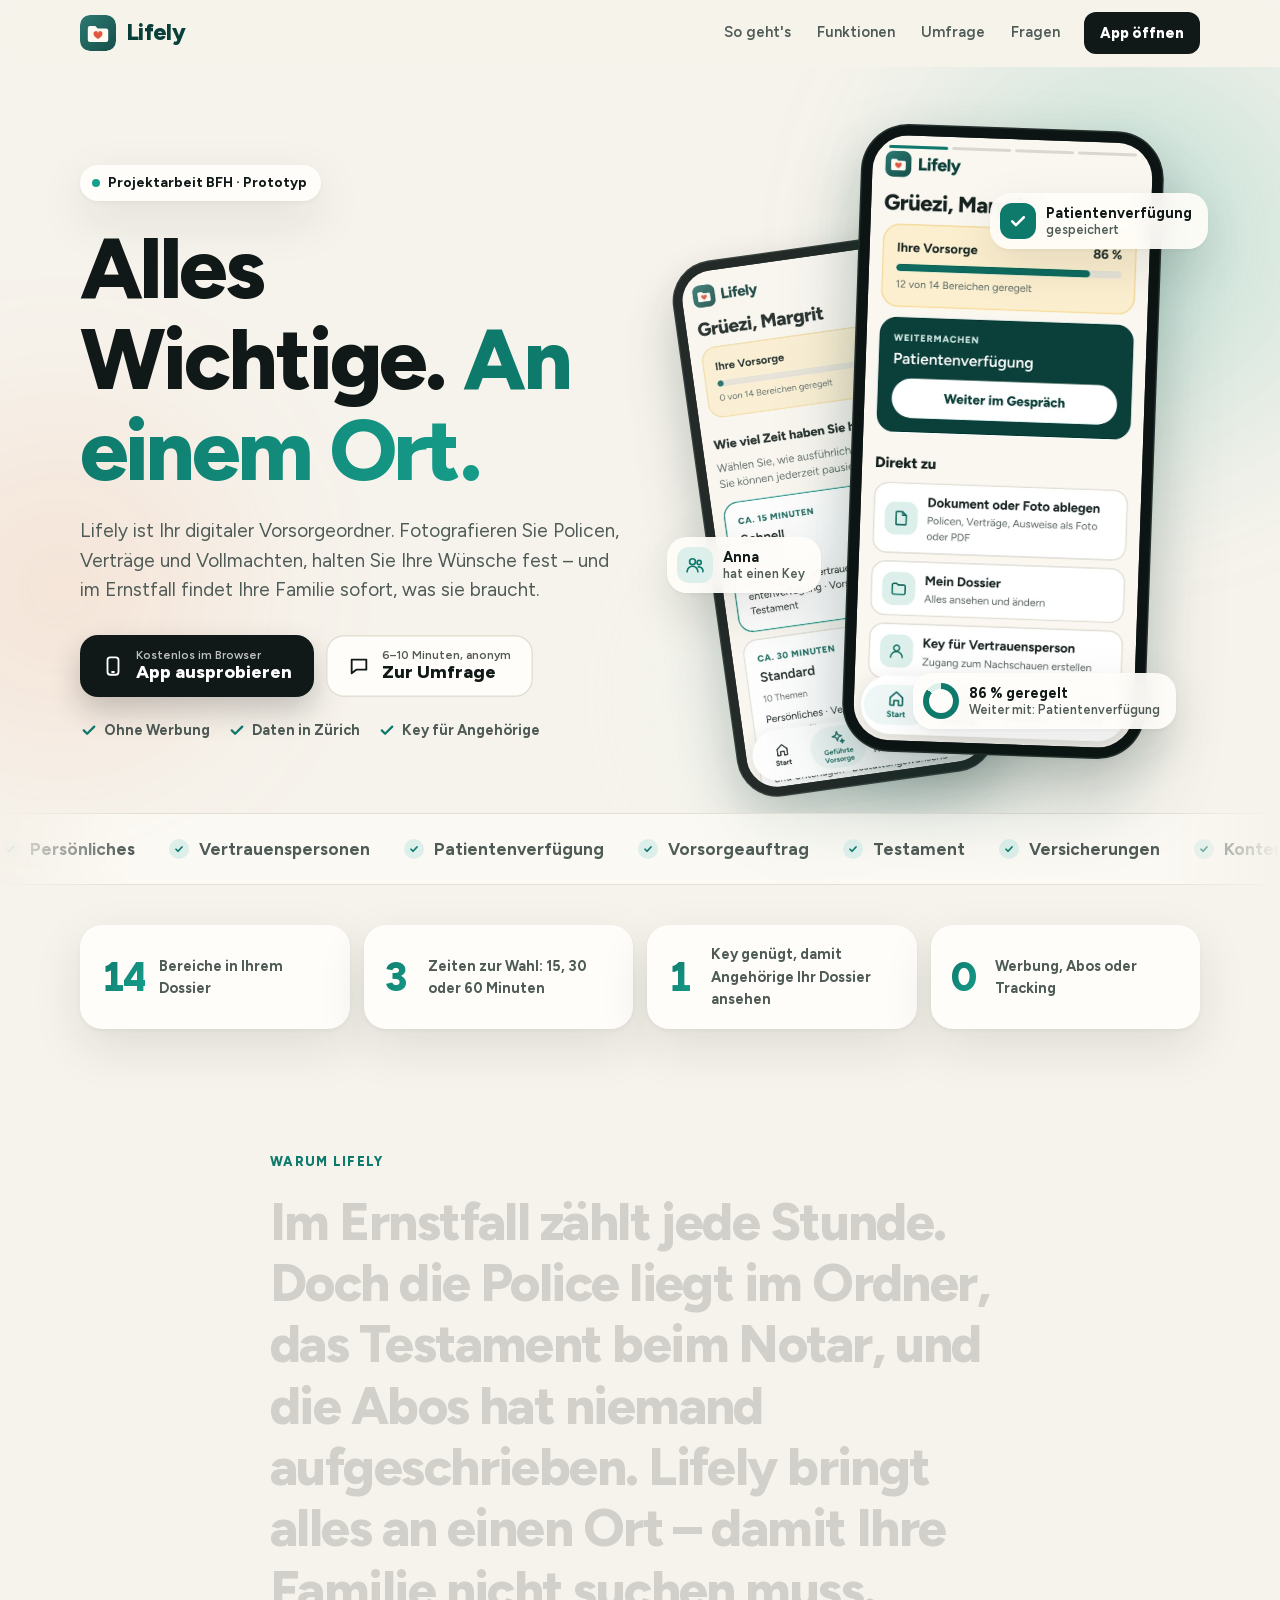
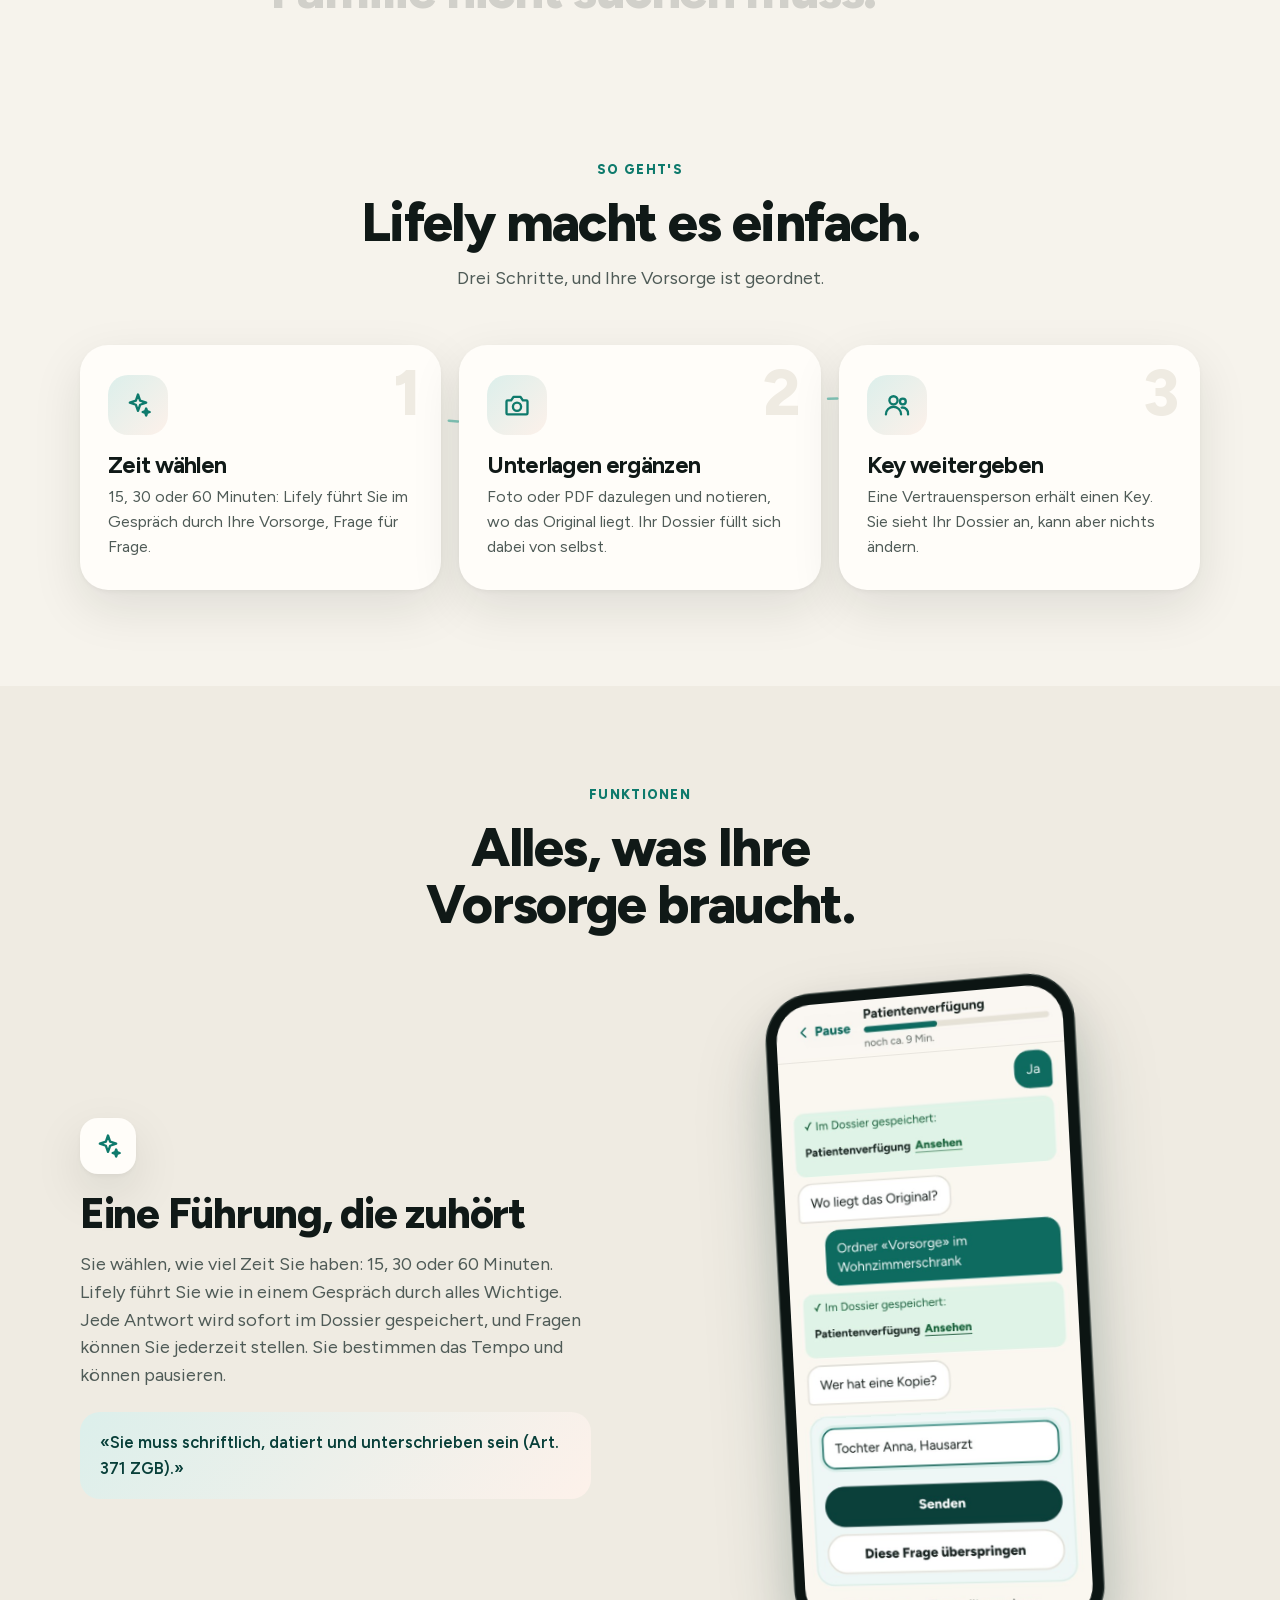
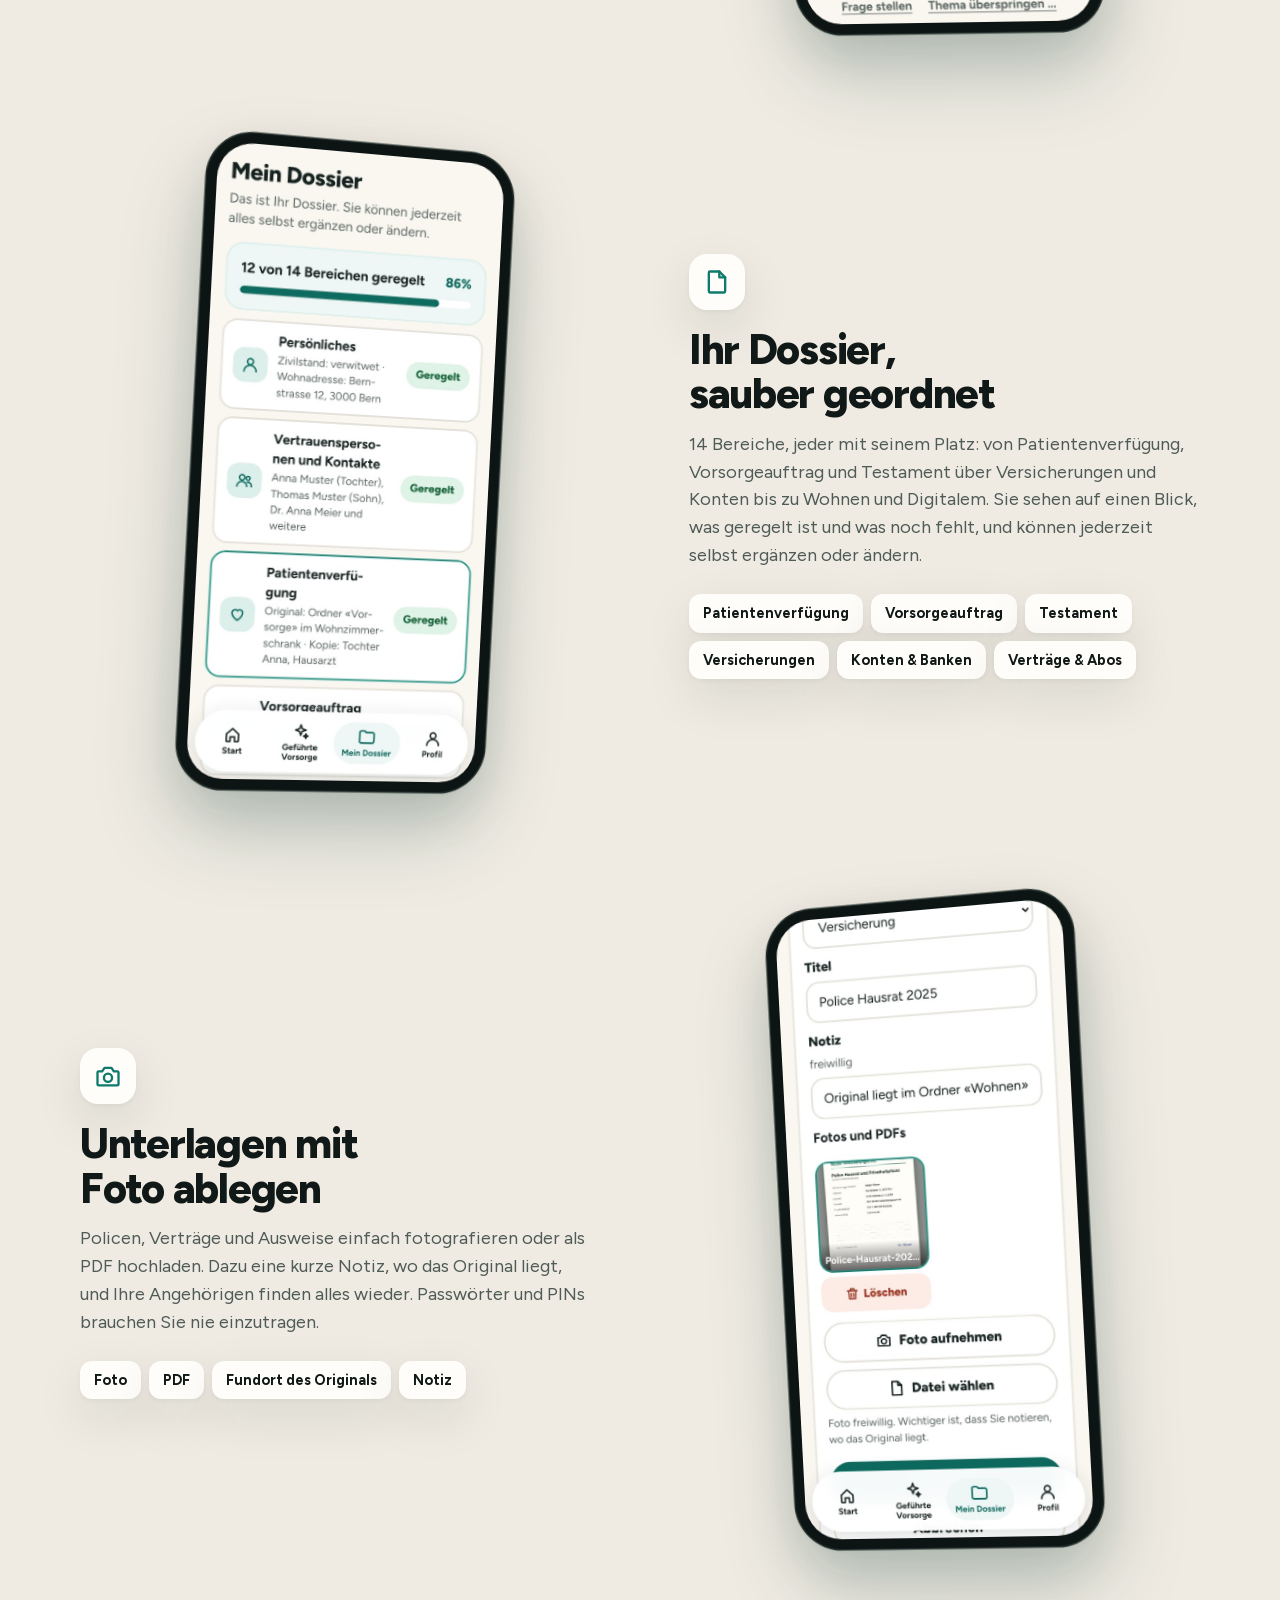
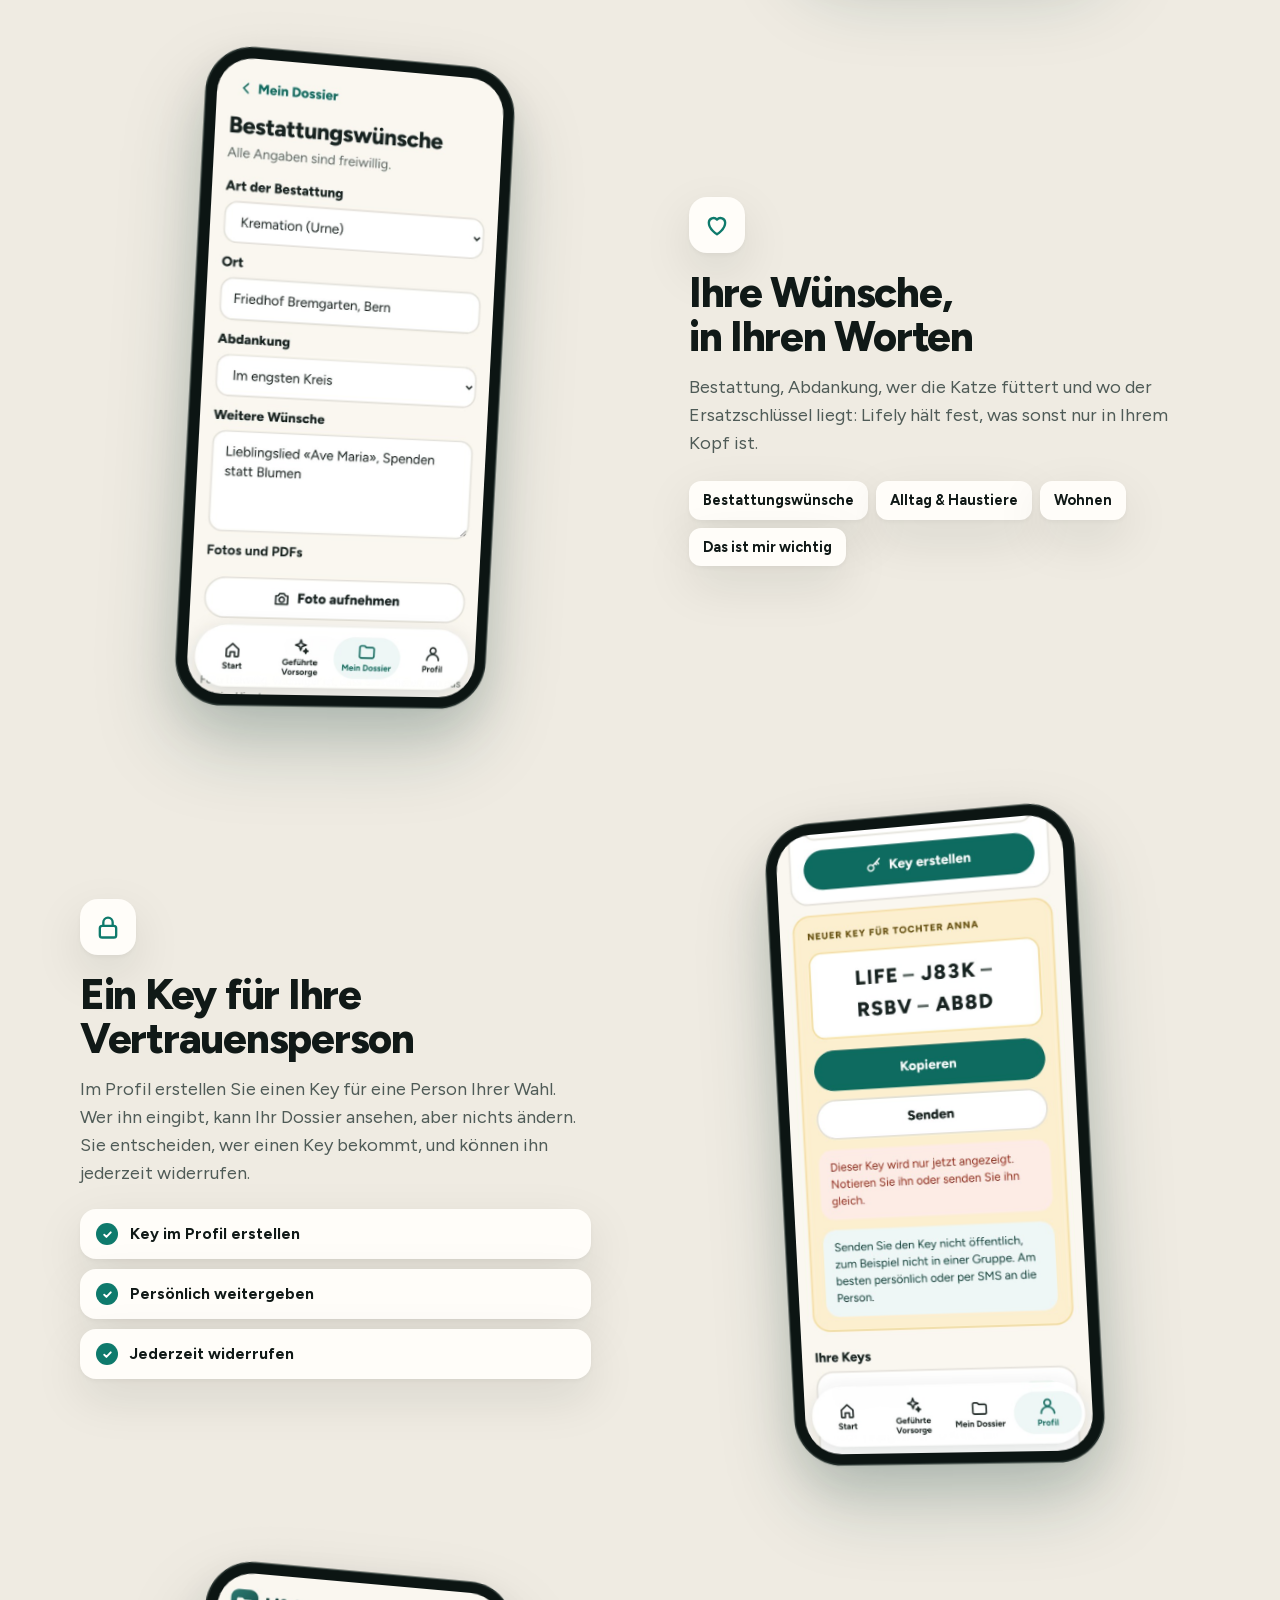
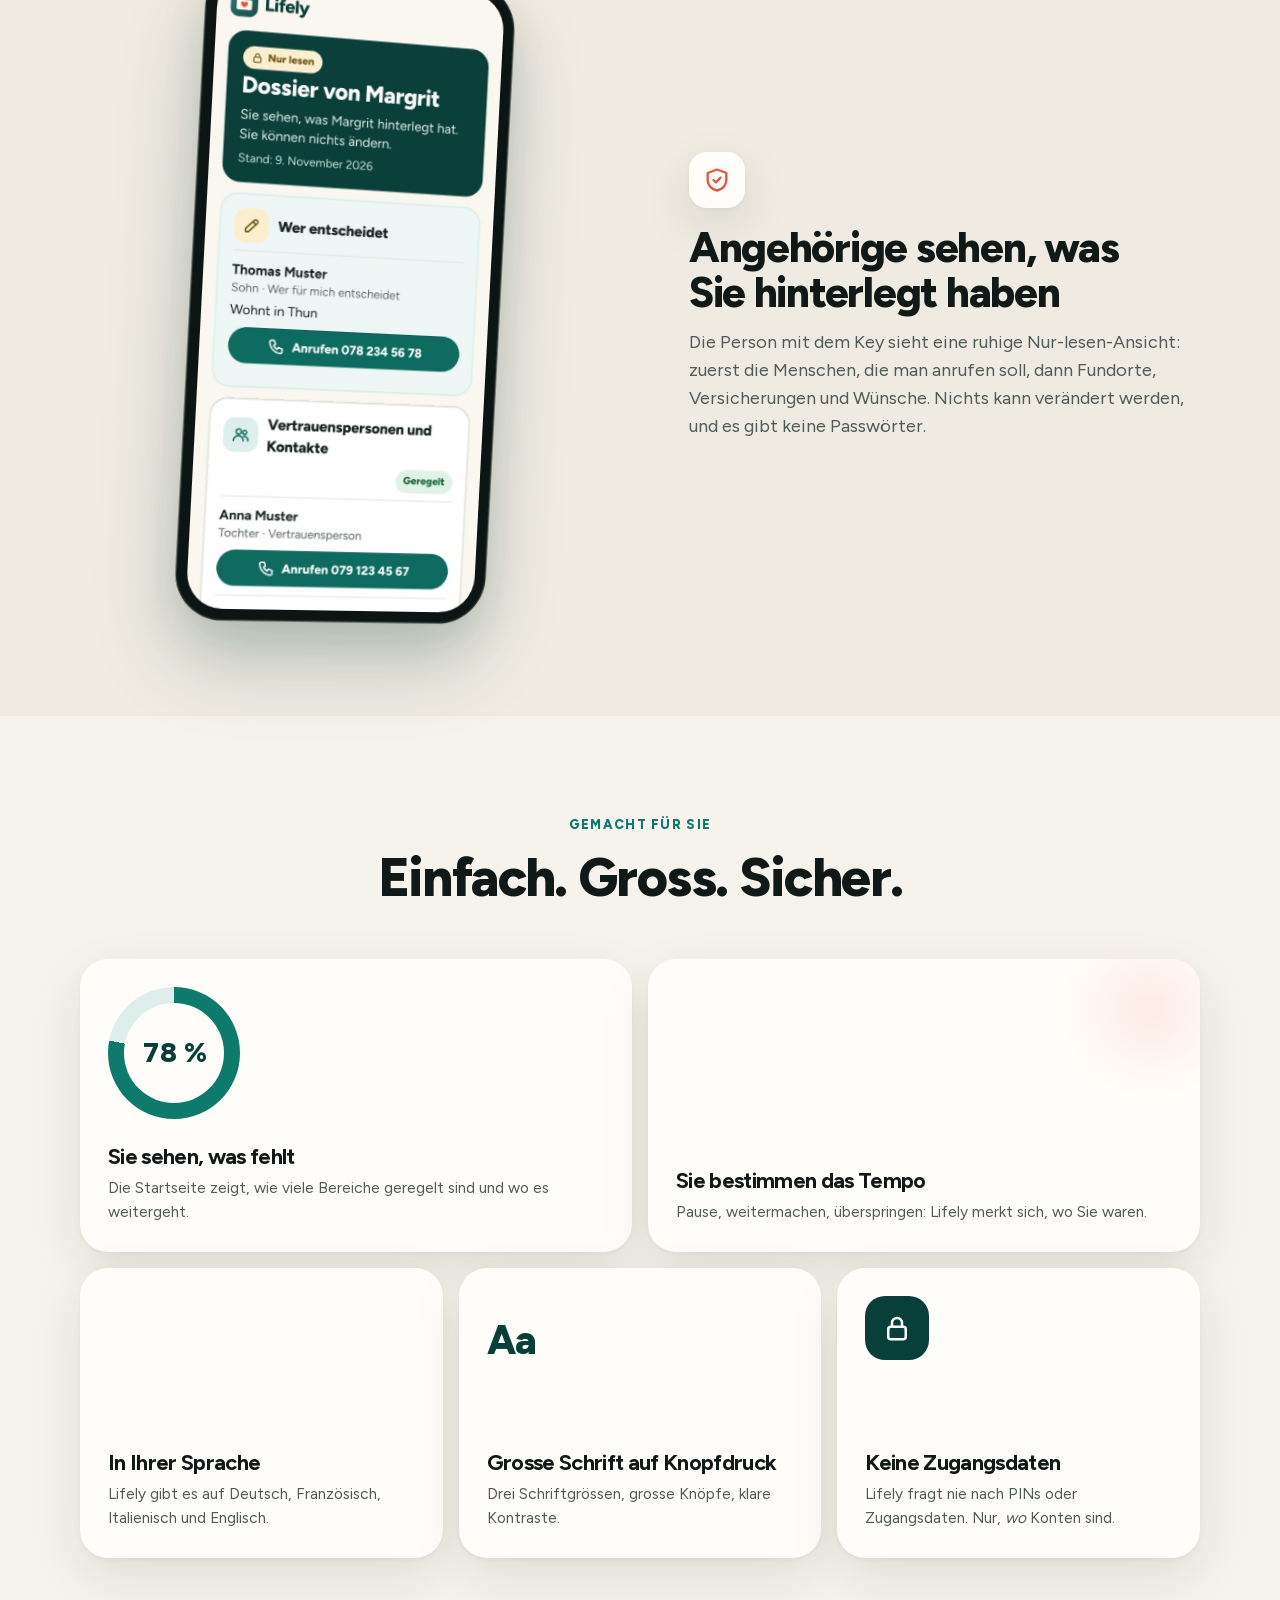
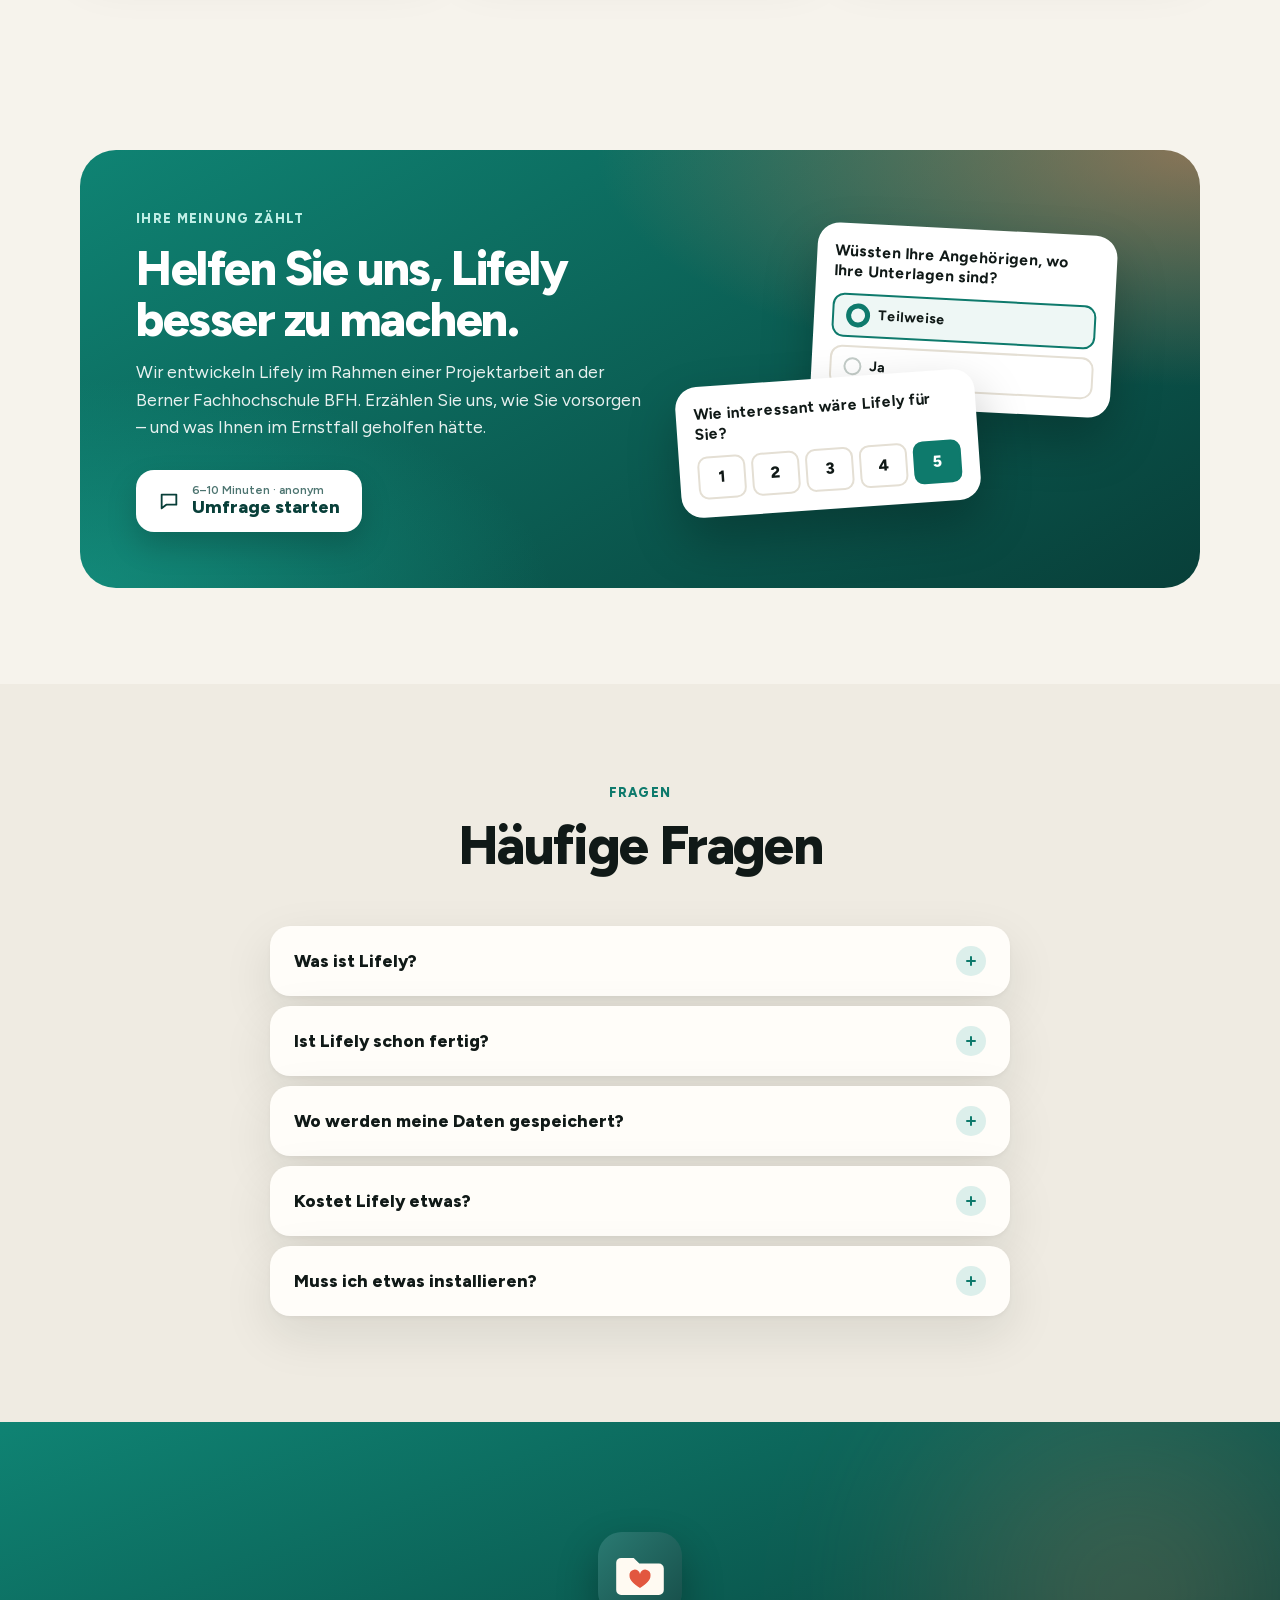
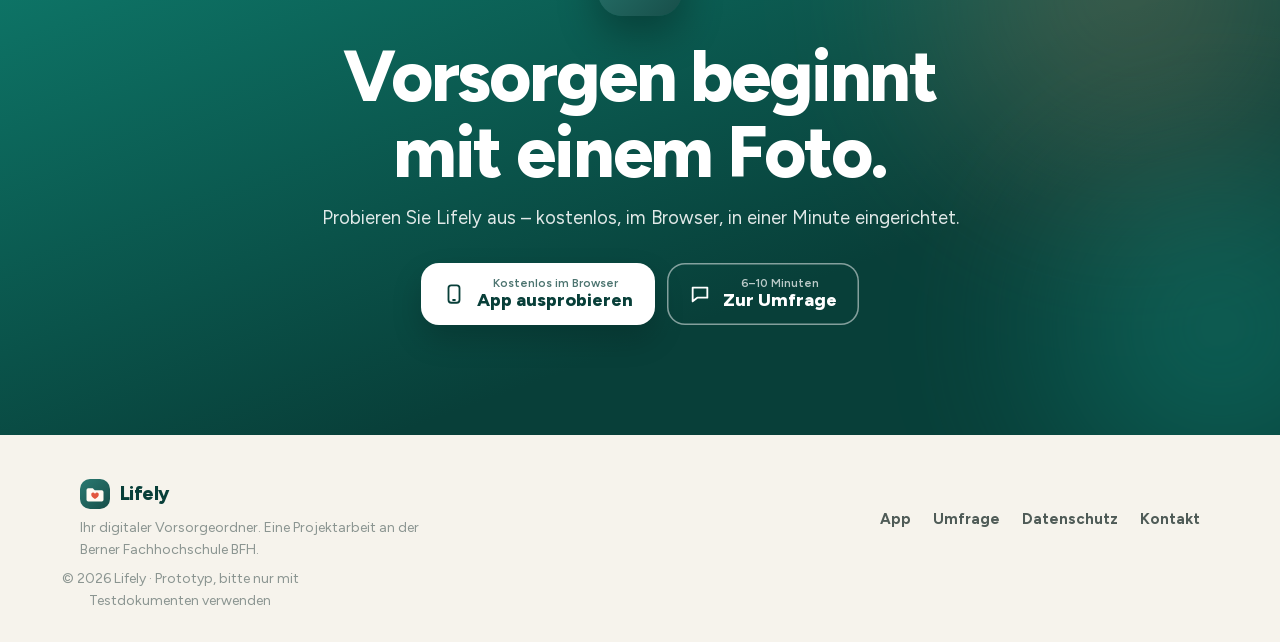
==== commit 1729004b: "Übersetzungen FR/IT/EN, KI-Hinweis (USA, Groq), Datenschutz-Link, Gespräch mehrsprachig, Landingpage" ====
--- a/index.html
+++ b/index.html
@@ -181,7 +181,7 @@
         <div class="bento">
           <article class="tile t-ring rv"><div class="ring" id="ring" style="--p:0"><span id="ringNum">0 %</span></div><h3>Sie sehen, was fehlt</h3><p>Die Startseite zeigt, wie viele Bereiche geregelt sind und wo es weitergeht.</p></article>
           <article class="tile t-bell rv"><div class="notif"><img src="icons/logo.svg" alt="" width="34" height="34"><span><b>Lifely</b><small>Weiter im Gespräch: Patientenverfügung</small></span></div><h3>Sie bestimmen das Tempo</h3><p>Pause, weitermachen, überspringen: Lifely merkt sich, wo Sie waren.</p></article>
-          <article class="tile t-lang rv"><div class="hello" aria-hidden="true"><span>Grüezi</span><span>Bonjour</span><span>Hello</span><span>Buongiorno</span></div><h3>Heute Deutsch, bald mehr</h3><p>Französisch, Italienisch und Englisch folgen.</p></article>
+          <article class="tile t-lang rv"><div class="hello" aria-hidden="true"><span>Grüezi</span><span>Bonjour</span><span>Hello</span><span>Buongiorno</span></div><h3>In Ihrer Sprache</h3><p>Lifely gibt es auf Deutsch, Französisch, Italienisch und Englisch.</p></article>
           <article class="tile t-size rv"><div class="aa" aria-hidden="true">Aa</div><h3>Grosse Schrift auf Knopfdruck</h3><p>Drei Schriftgrössen, grosse Knöpfe, klare Kontraste.</p></article>
           <article class="tile t-lock rv"><div class="lockbox" aria-hidden="true"><svg><use href="#i-lock"/></svg></div><h3>Keine Zugangsdaten</h3><p>Lifely fragt nie nach PINs oder Zugangsdaten. Nur, <em>wo</em> Konten sind.</p></article>
         </div>
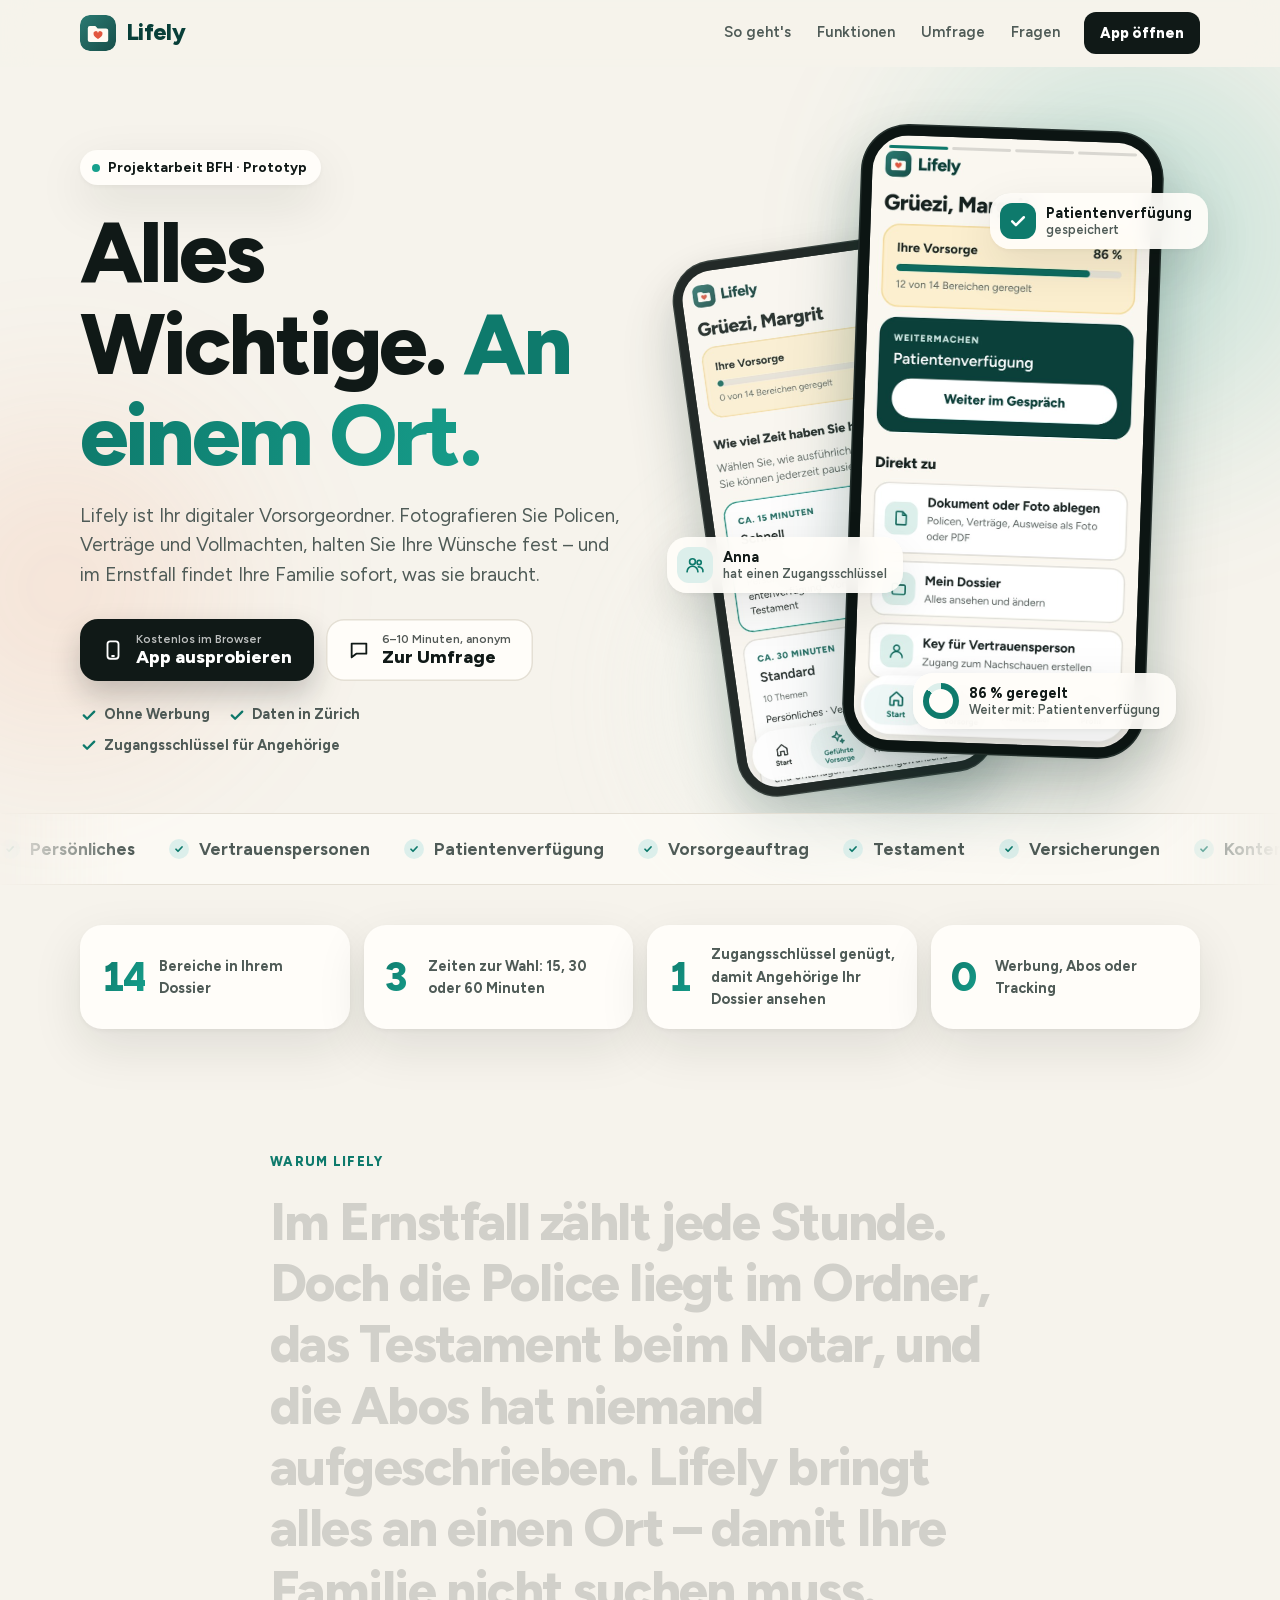
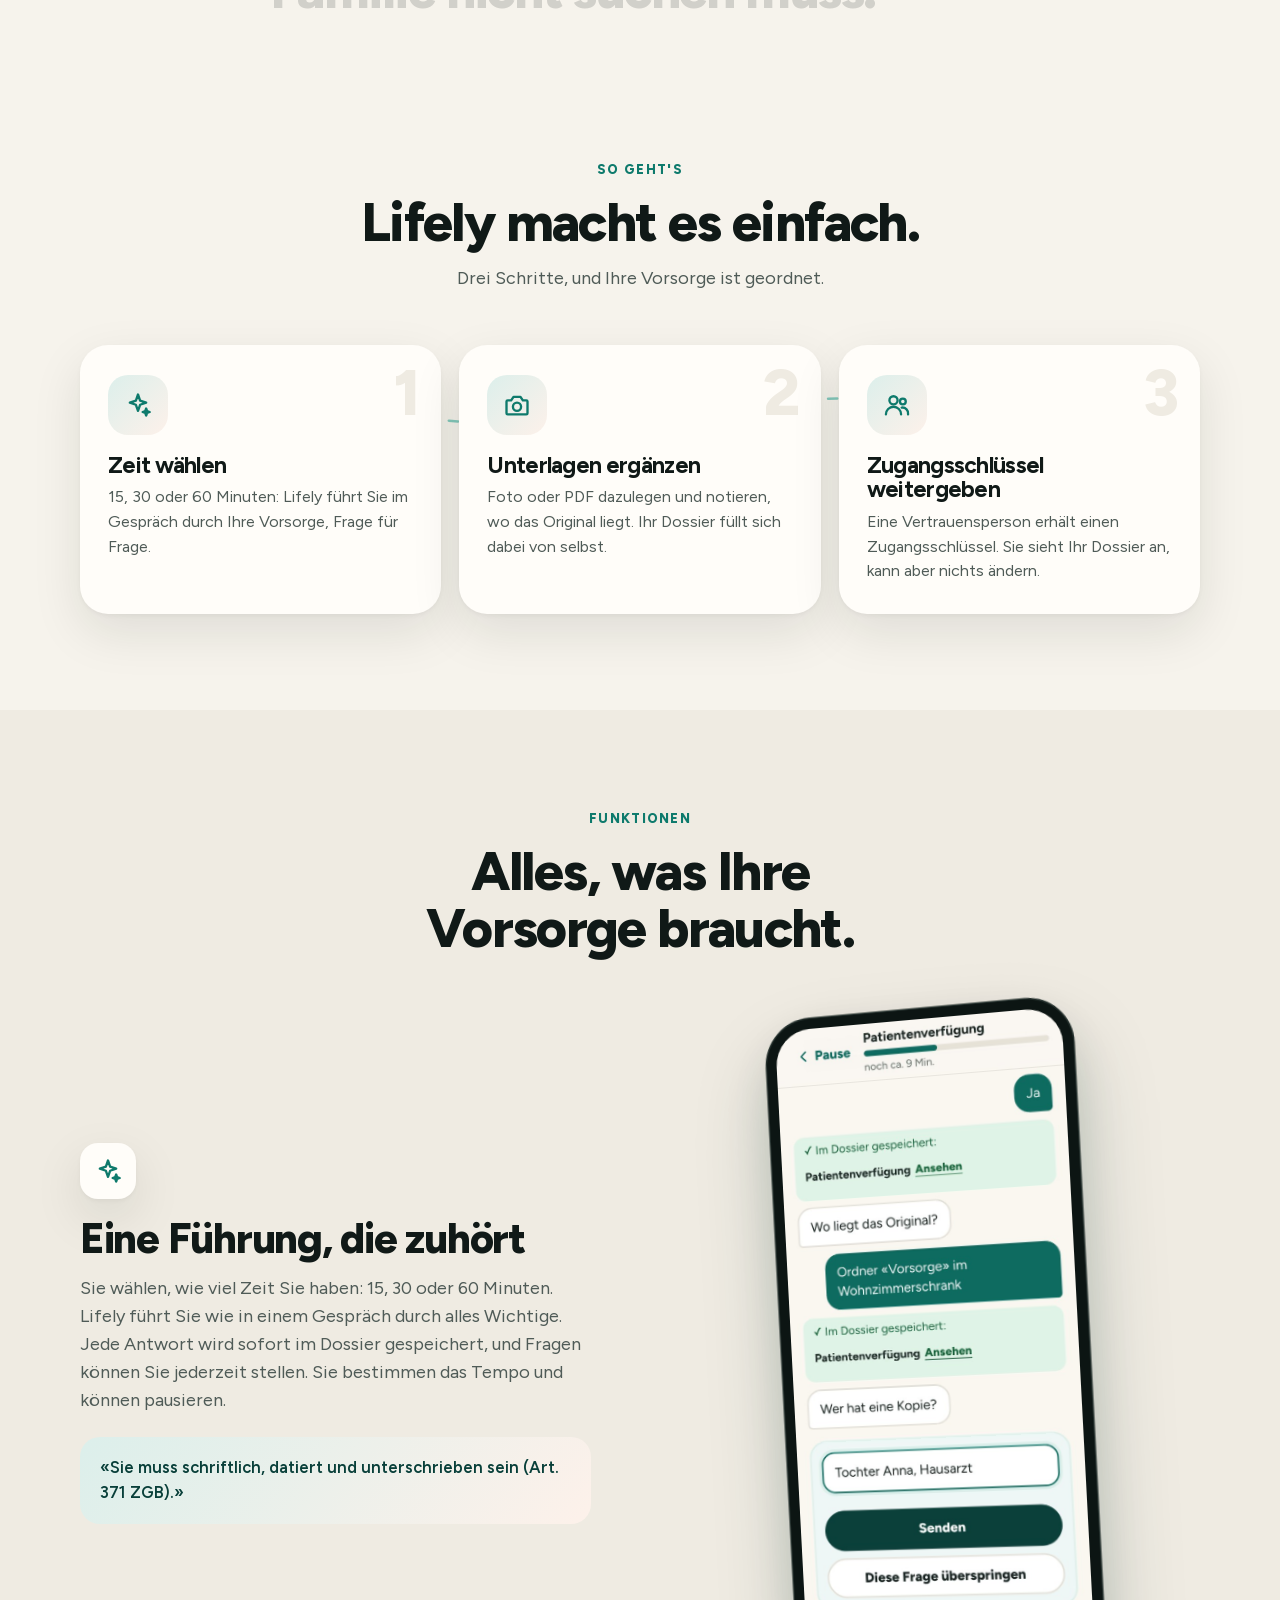
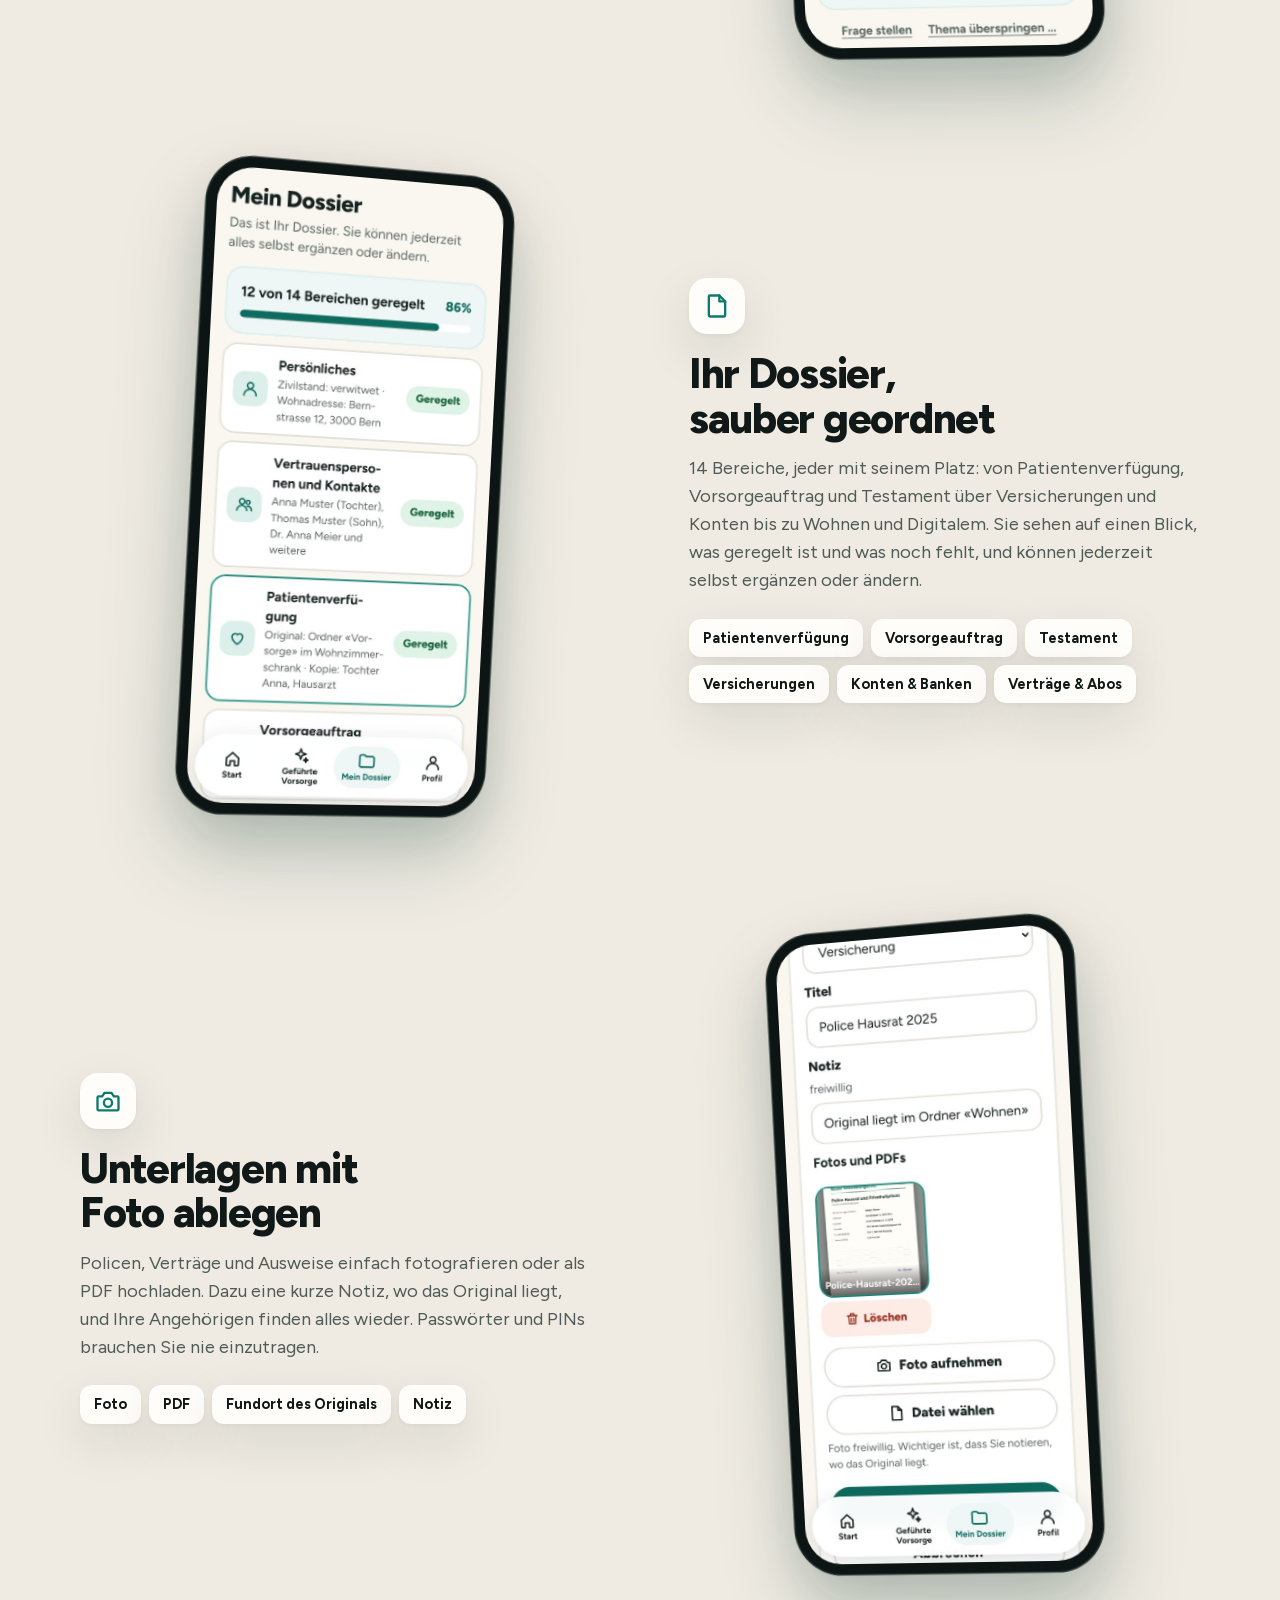
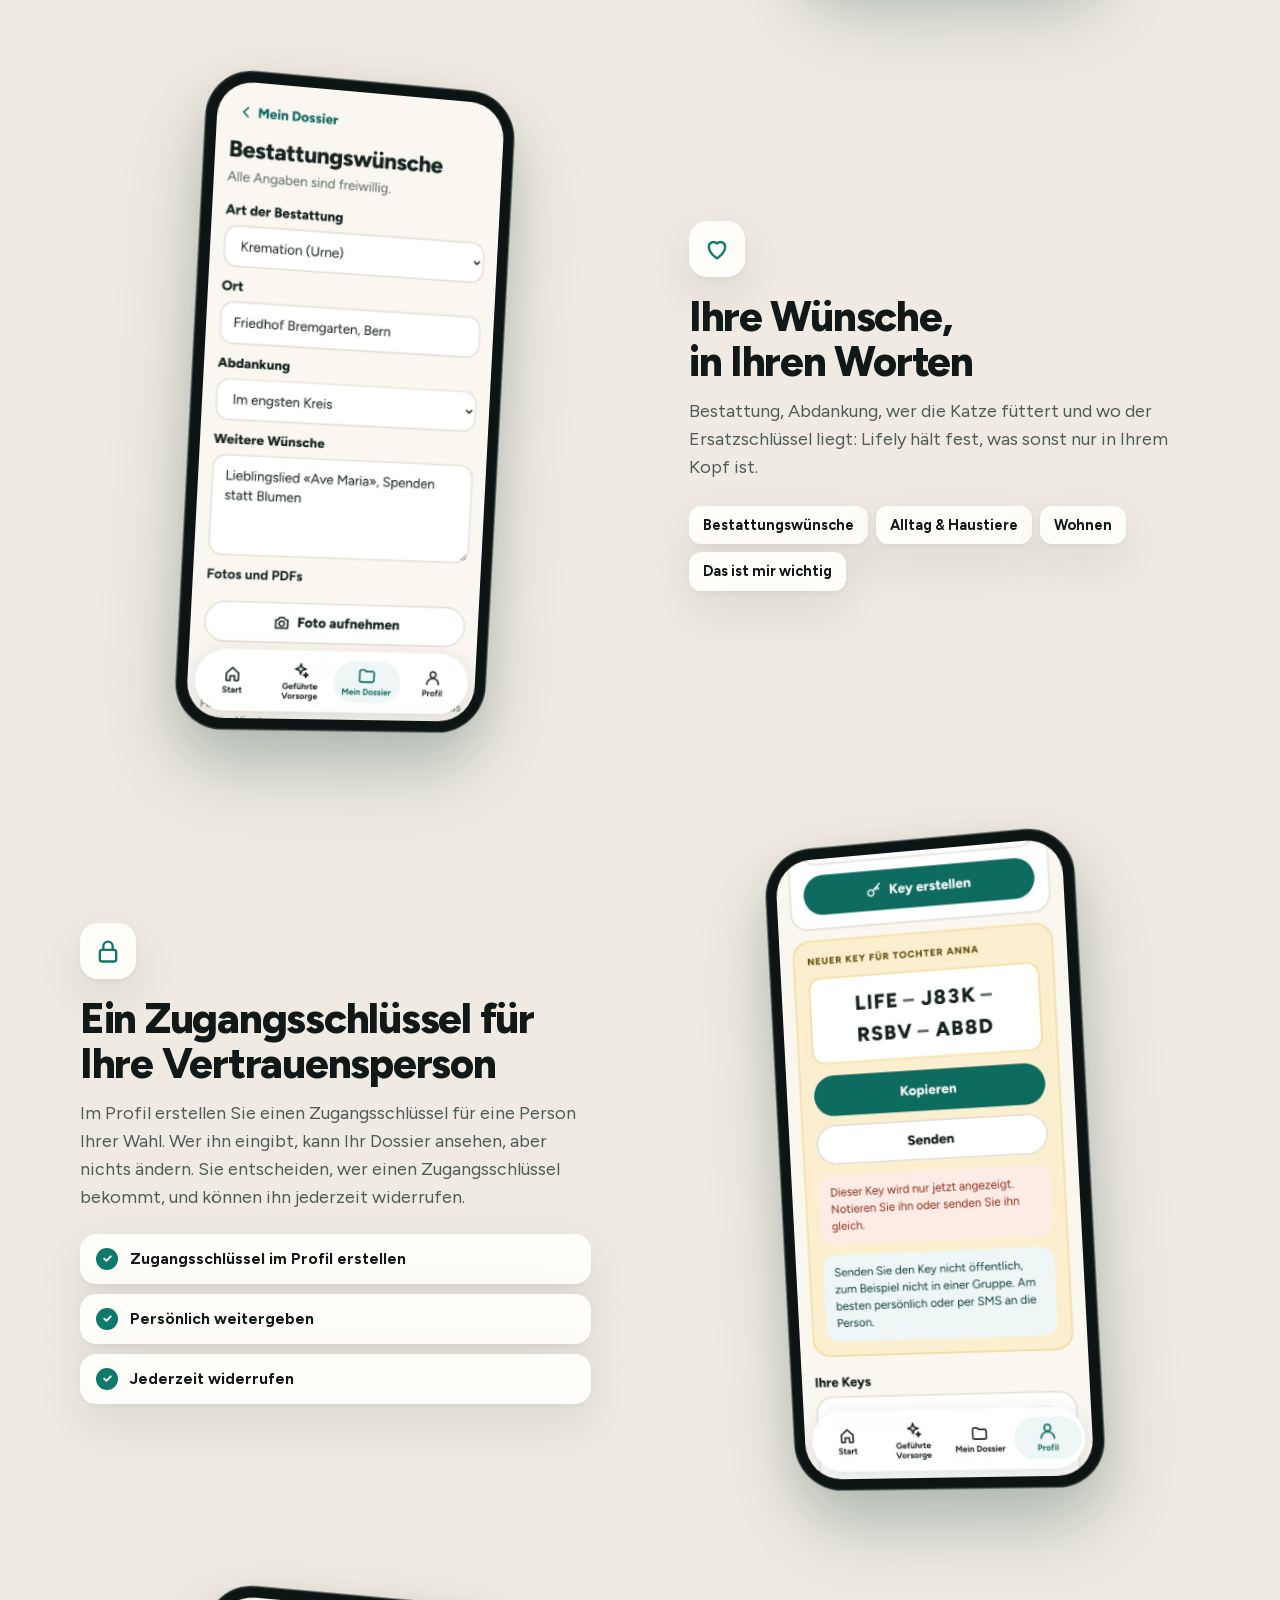
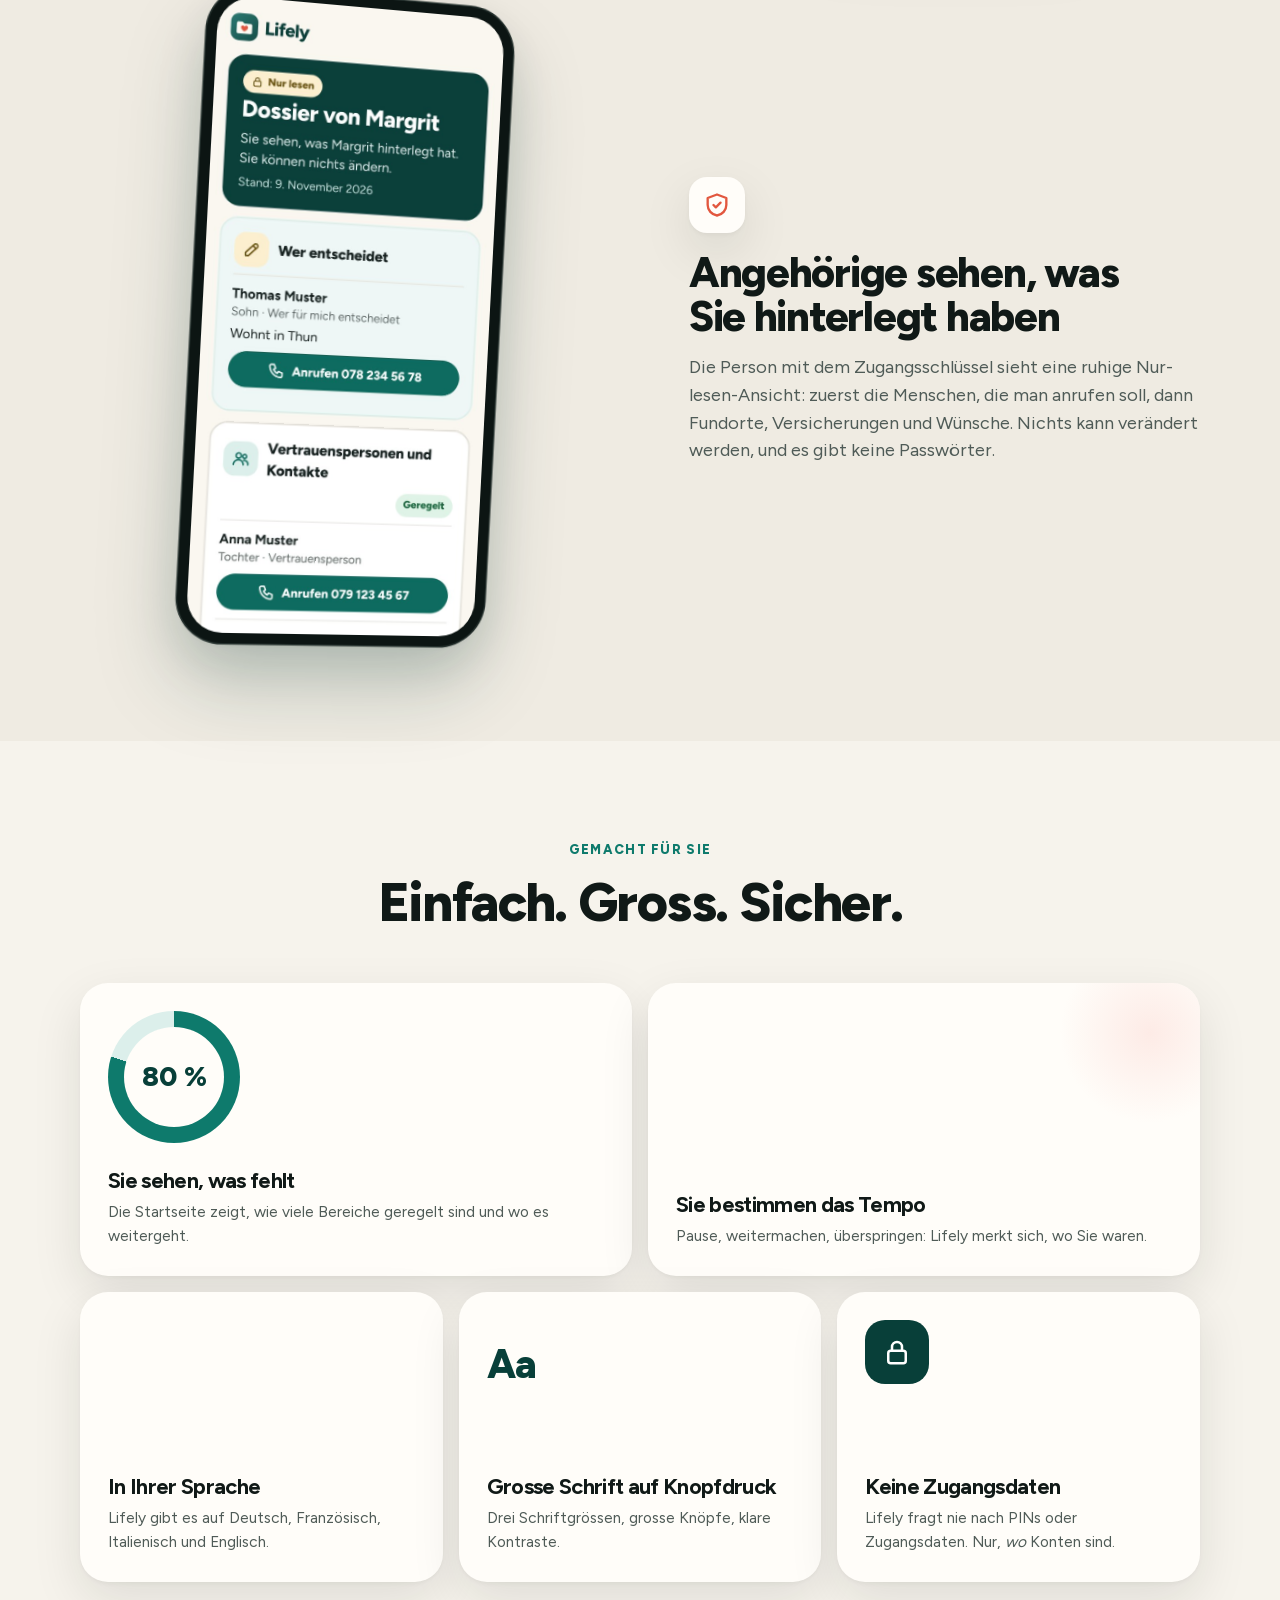
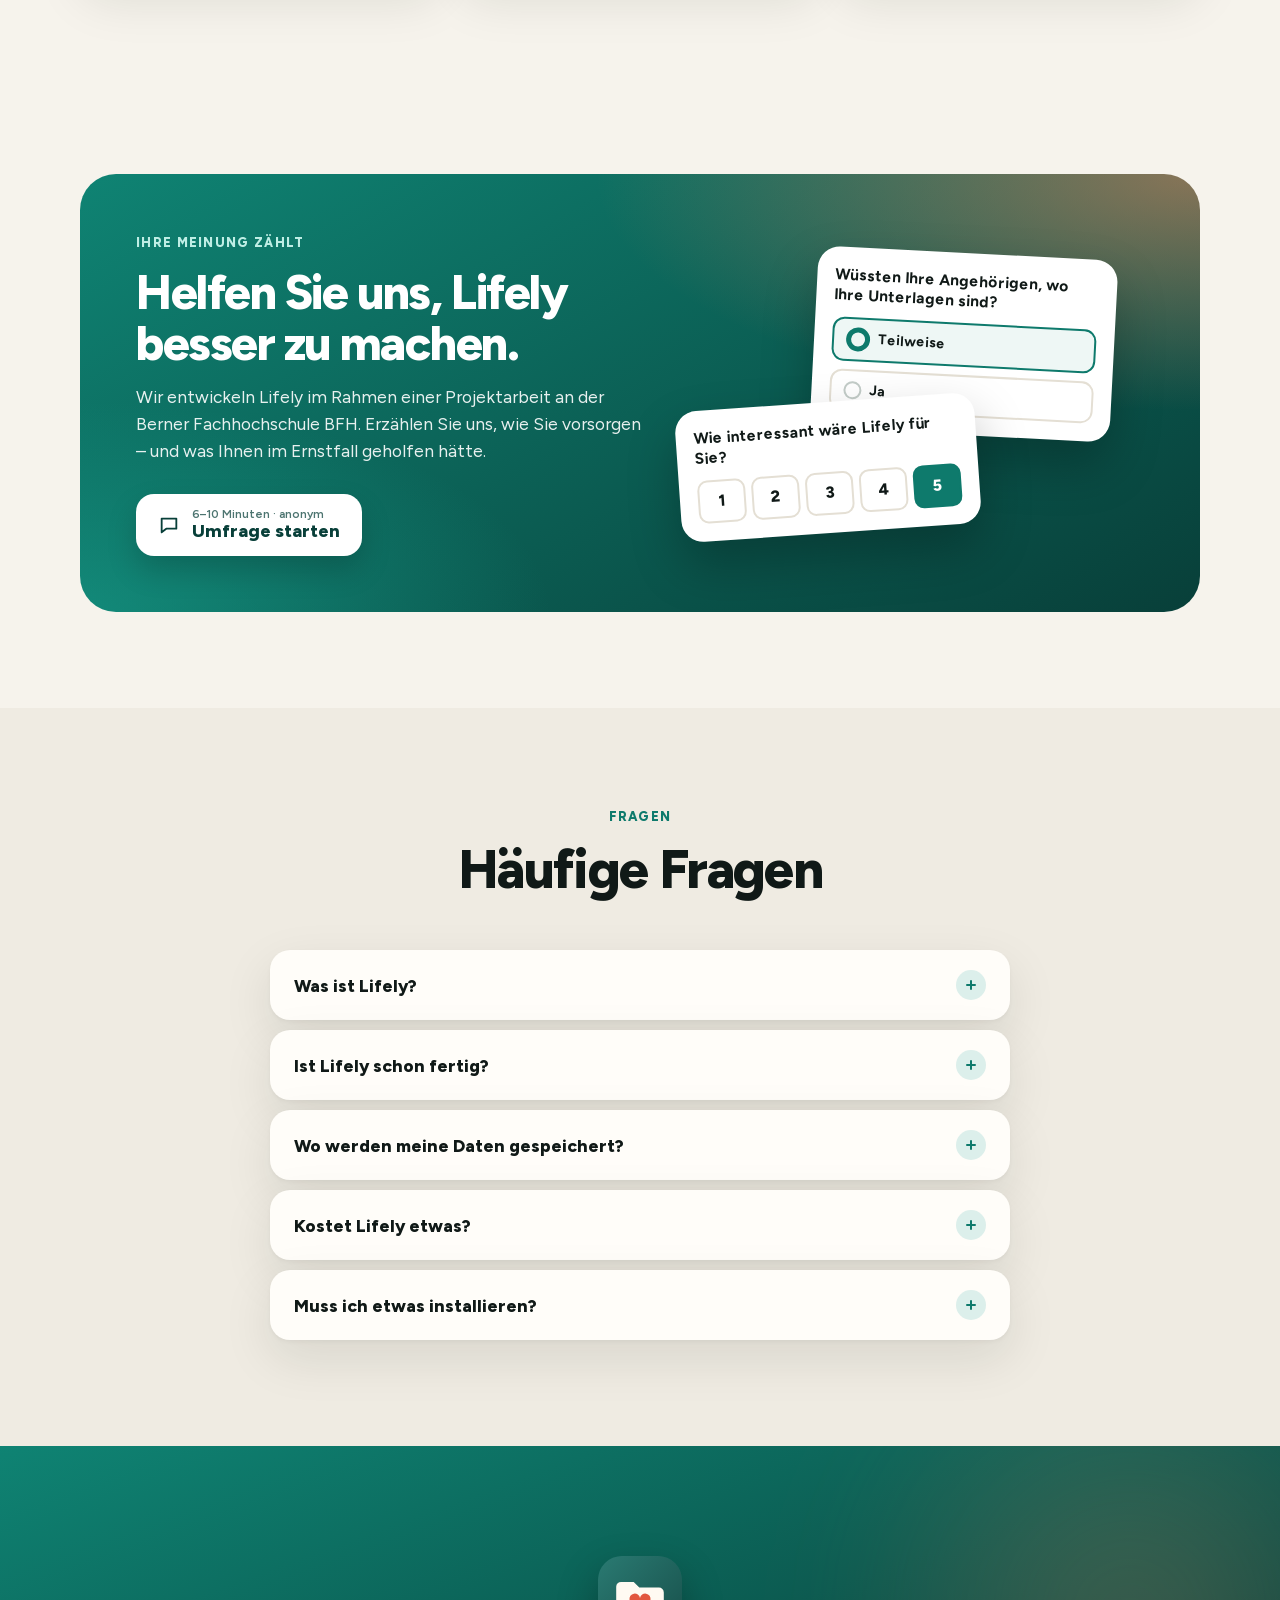
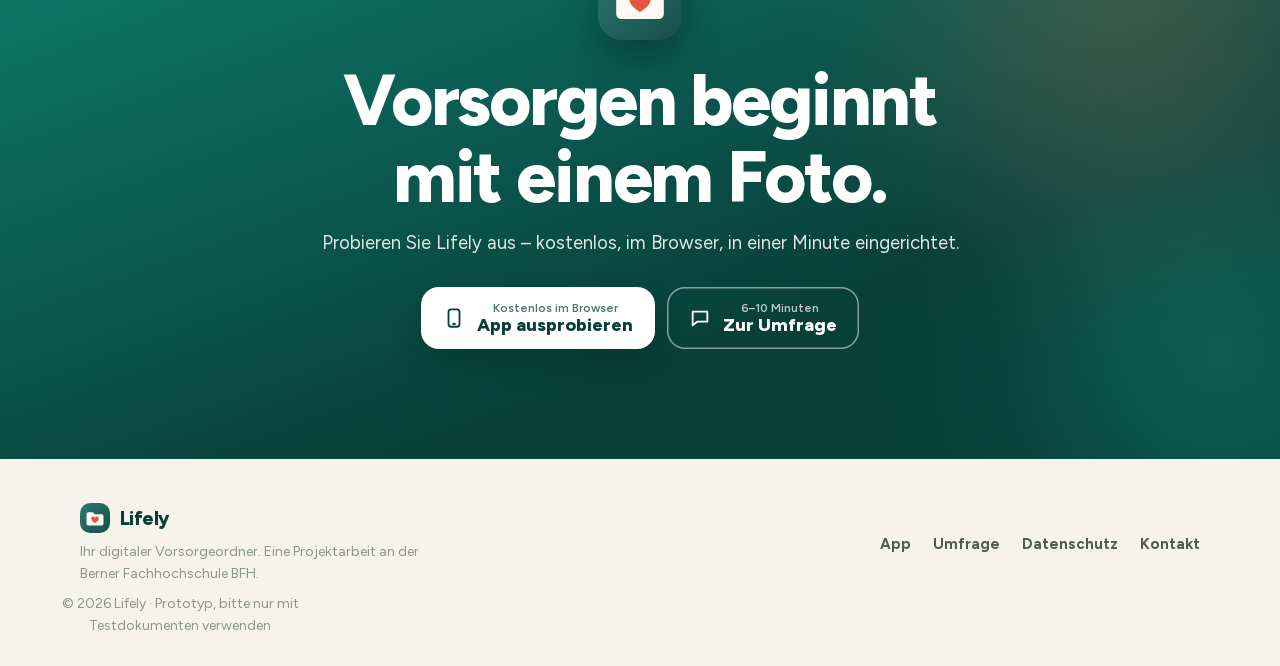
==== commit c64602a2: "App: Zugangsschlüssel statt Key, Start nach dem Login, «Guten Tag», Abstand bei Name/Art, Öffentlich" ====
--- a/index.html
+++ b/index.html
@@ -52,7 +52,7 @@
             <a class="store dark" href="app/"><svg><use href="#i-phone"/></svg><span><small>Kostenlos im Browser</small>App ausprobieren</span></a>
             <a class="store ghost" href="umfrage/"><svg><use href="#i-chat"/></svg><span><small>6–10 Minuten, anonym</small>Zur Umfrage</span></a>
           </div>
-          <ul class="trust rv"><li><svg><use href="#i-check"/></svg>Ohne Werbung</li><li><svg><use href="#i-check"/></svg>Daten in Zürich</li><li><svg><use href="#i-check"/></svg>Key für Angehörige</li></ul>
+          <ul class="trust rv"><li><svg><use href="#i-check"/></svg>Ohne Werbung</li><li><svg><use href="#i-check"/></svg>Daten in Zürich</li><li><svg><use href="#i-check"/></svg>Zugangsschlüssel für Angehörige</li></ul>
         </div>
 
         <div class="hero-art" aria-label="Lifely auf dem Handy">
@@ -65,7 +65,7 @@
             <img src="img/v3-nur-lesen.jpg" alt="Nur-lesen-Ansicht für Angehörige mit Kontakten" width="640" height="1385" loading="lazy">
           </div>
           <div class="chip c1"><span class="chip-ic ok"><svg><use href="#i-check"/></svg></span><span><b>Patientenverfügung</b><small>gespeichert</small></span></div>
-          <div class="chip c2"><span class="chip-ic"><svg><use href="#i-people"/></svg></span><span><b>Anna</b><small>hat einen Key</small></span></div>
+          <div class="chip c2"><span class="chip-ic"><svg><use href="#i-people"/></svg></span><span><b>Anna</b><small>hat einen Zugangsschlüssel</small></span></div>
           <div class="chip c3"><span class="ring-mini" style="--p:86"></span><span><b>86 % geregelt</b><small>Weiter mit: Patientenverfügung</small></span></div>
         </div>
       </div>
@@ -81,7 +81,7 @@
       <div class="wrap strip-in">
         <div class="rv"><b class="count" data-to="14">14</b><span>Bereiche in Ihrem Dossier</span></div>
         <div class="rv"><b class="count" data-to="3">3</b><span>Zeiten zur Wahl: 15, 30 oder 60 Minuten</span></div>
-        <div class="rv"><b class="count" data-to="1">1</b><span>Key genügt, damit Angehörige Ihr Dossier ansehen</span></div>
+        <div class="rv"><b class="count" data-to="1">1</b><span>Zugangsschlüssel genügt, damit Angehörige Ihr Dossier ansehen</span></div>
         <div class="rv"><b>0</b><span>Werbung, Abos oder Tracking</span></div>
       </div>
     </section>
@@ -102,7 +102,7 @@
           <svg class="connector" viewBox="0 0 1000 40" preserveAspectRatio="none" aria-hidden="true"><path d="M60 20 C 300 -10, 400 50, 500 20 S 760 -10, 940 20"/></svg>
           <article class="step rv"><span class="num">1</span><span class="step-ic"><svg><use href="#i-spark"/></svg></span><h3>Zeit wählen</h3><p>15, 30 oder 60 Minuten: Lifely führt Sie im Gespräch durch Ihre Vorsorge, Frage für Frage.</p></article>
           <article class="step rv"><span class="num">2</span><span class="step-ic"><svg><use href="#i-camera"/></svg></span><h3>Unterlagen ergänzen</h3><p>Foto oder PDF dazulegen und notieren, wo das Original liegt. Ihr Dossier füllt sich dabei von selbst.</p></article>
-          <article class="step rv"><span class="num">3</span><span class="step-ic"><svg><use href="#i-people"/></svg></span><h3>Key weitergeben</h3><p>Eine Vertrauensperson erhält einen Key. Sie sieht Ihr Dossier an, kann aber nichts ändern.</p></article>
+          <article class="step rv"><span class="num">3</span><span class="step-ic"><svg><use href="#i-people"/></svg></span><h3>Zugangsschlüssel weitergeben</h3><p>Eine Vertrauensperson erhält einen Zugangsschlüssel. Sie sieht Ihr Dossier an, kann aber nichts ändern.</p></article>
         </div>
       </div>
     </section>
@@ -155,11 +155,11 @@
         <div class="split">
           <div class="split-text rv">
             <span class="tag-ic"><svg><use href="#i-lock"/></svg></span>
-            <h3>Ein Key für Ihre Vertrauensperson</h3>
-            <p>Im Profil erstellen Sie einen Key für eine Person Ihrer Wahl. Wer ihn eingibt, kann Ihr Dossier ansehen, aber nichts ändern. Sie entscheiden, wer einen Key bekommt, und können ihn jederzeit widerrufen.</p>
-            <ul class="mini-list"><li>Key im Profil erstellen</li><li>Persönlich weitergeben</li><li>Jederzeit widerrufen</li></ul>
-          </div>
-          <div class="split-art rv"><div class="phone tilt-r"><img src="img/v3-profil-key.jpg" alt="Profil: Key für eine Vertrauensperson erstellen" width="640" height="1385" loading="lazy"></div></div>
+            <h3>Ein Zugangsschlüssel für Ihre Vertrauensperson</h3>
+            <p>Im Profil erstellen Sie einen Zugangsschlüssel für eine Person Ihrer Wahl. Wer ihn eingibt, kann Ihr Dossier ansehen, aber nichts ändern. Sie entscheiden, wer einen Zugangsschlüssel bekommt, und können ihn jederzeit widerrufen.</p>
+            <ul class="mini-list"><li>Zugangsschlüssel im Profil erstellen</li><li>Persönlich weitergeben</li><li>Jederzeit widerrufen</li></ul>
+          </div>
+          <div class="split-art rv"><div class="phone tilt-r"><img src="img/v3-profil-key.jpg" alt="Profil: Zugangsschlüssel für eine Vertrauensperson erstellen" width="640" height="1385" loading="lazy"></div></div>
         </div>
 
         <div class="split rev">
@@ -167,7 +167,7 @@
           <div class="split-text rv">
             <span class="tag-ic coral"><svg><use href="#i-shield"/></svg></span>
             <h3>Angehörige sehen, was Sie hinterlegt haben</h3>
-            <p>Die Person mit dem Key sieht eine ruhige Nur-lesen-Ansicht: zuerst die Menschen, die man anrufen soll, dann Fundorte, Versicherungen und Wünsche. Nichts kann verändert werden, und es gibt keine Passwörter.</p>
+            <p>Die Person mit dem Zugangsschlüssel sieht eine ruhige Nur-lesen-Ansicht: zuerst die Menschen, die man anrufen soll, dann Fundorte, Versicherungen und Wünsche. Nichts kann verändert werden, und es gibt keine Passwörter.</p>
             
           </div>
         </div>
@@ -210,9 +210,9 @@
     <section class="section alt" id="fragen">
       <div class="wrap narrow">
         <div class="head rv"><span class="kicker">Fragen</span><h2>Häufige Fragen</h2></div>
-        <details class="rv"><summary>Was ist Lifely?</summary><div class="ans"><p>Lifely führt Sie in 15, 30 oder 60 Minuten im Gespräch durch Ihre Vorsorge. Was Sie antworten und hochladen, legt es automatisch in Ihrem Dossier ab. Mit einem Key können Vertrauenspersonen das Dossier ansehen, aber nichts ändern.</p></div></details>
+        <details class="rv"><summary>Was ist Lifely?</summary><div class="ans"><p>Lifely führt Sie in 15, 30 oder 60 Minuten im Gespräch durch Ihre Vorsorge. Was Sie antworten und hochladen, legt es automatisch in Ihrem Dossier ab. Mit einem Zugangsschlüssel können Vertrauenspersonen das Dossier ansehen, aber nichts ändern.</p></div></details>
         <details class="rv"><summary>Ist Lifely schon fertig?</summary><div class="ans"><p>Nein. Lifely ist ein Prototyp aus einer Projektarbeit an der Berner Fachhochschule BFH. Sie können die App ausprobieren – bitte nur mit Testdokumenten.</p></div></details>
-        <details class="rv"><summary>Wo werden meine Daten gespeichert?</summary><div class="ans"><p>Auf einem Server in der Schweiz (Zürich), nur für Ihr Konto zugänglich. Andere sehen Ihr Dossier nur, wenn Sie einen Key weitergeben. Wenn Sie der KI eine Frage stellen, geht der Text des Gesprächs an einen KI-Dienst in den USA (Groq), nie Ihre Fotos oder PDFs. Mehr dazu in der <a href="datenschutz.html">Datenschutzerklärung</a>. Lifely ist ein Prototyp: Bitte tragen Sie nur Testdaten ein.</p></div></details>
+        <details class="rv"><summary>Wo werden meine Daten gespeichert?</summary><div class="ans"><p>Auf einem Server in der Schweiz (Zürich), nur für Ihr Konto zugänglich. Andere sehen Ihr Dossier nur, wenn Sie einen Zugangsschlüssel weitergeben. Wenn Sie der KI eine Frage stellen, geht der Text des Gesprächs an einen KI-Dienst in den USA (Groq), nie Ihre Fotos oder PDFs. Mehr dazu in der <a href="datenschutz.html">Datenschutzerklärung</a>. Lifely ist ein Prototyp: Bitte tragen Sie nur Testdaten ein.</p></div></details>
         <details class="rv"><summary>Kostet Lifely etwas?</summary><div class="ans"><p>Der Prototyp ist kostenlos und ohne Werbung. Ob und was eine spätere Version kosten soll, möchten wir in der <a href="umfrage/">Umfrage</a> herausfinden.</p></div></details>
         <details class="rv"><summary>Muss ich etwas installieren?</summary><div class="ans"><p>Nein. Lifely läuft im Browser auf Handy, Tablet und Computer. Auf dem Handy können Sie die App zum Startbildschirm hinzufügen.</p></div></details>
       </div>
